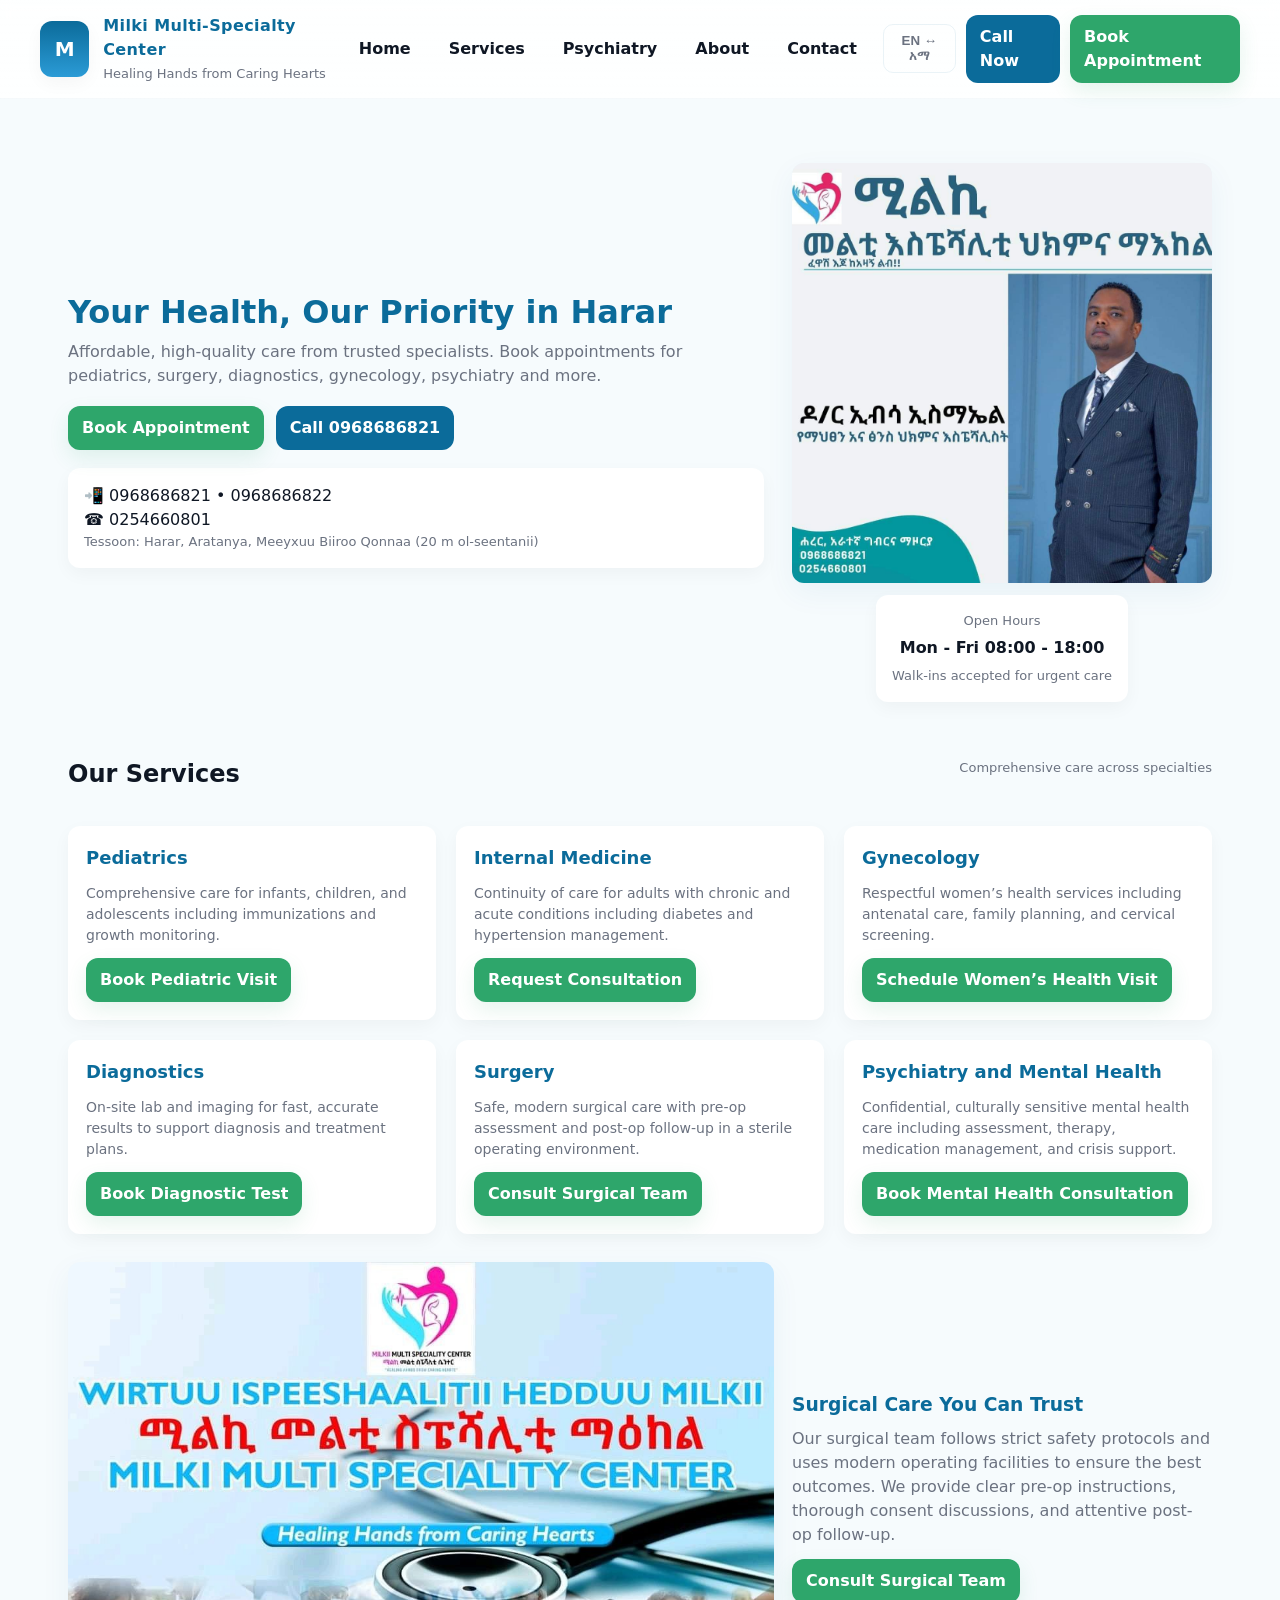
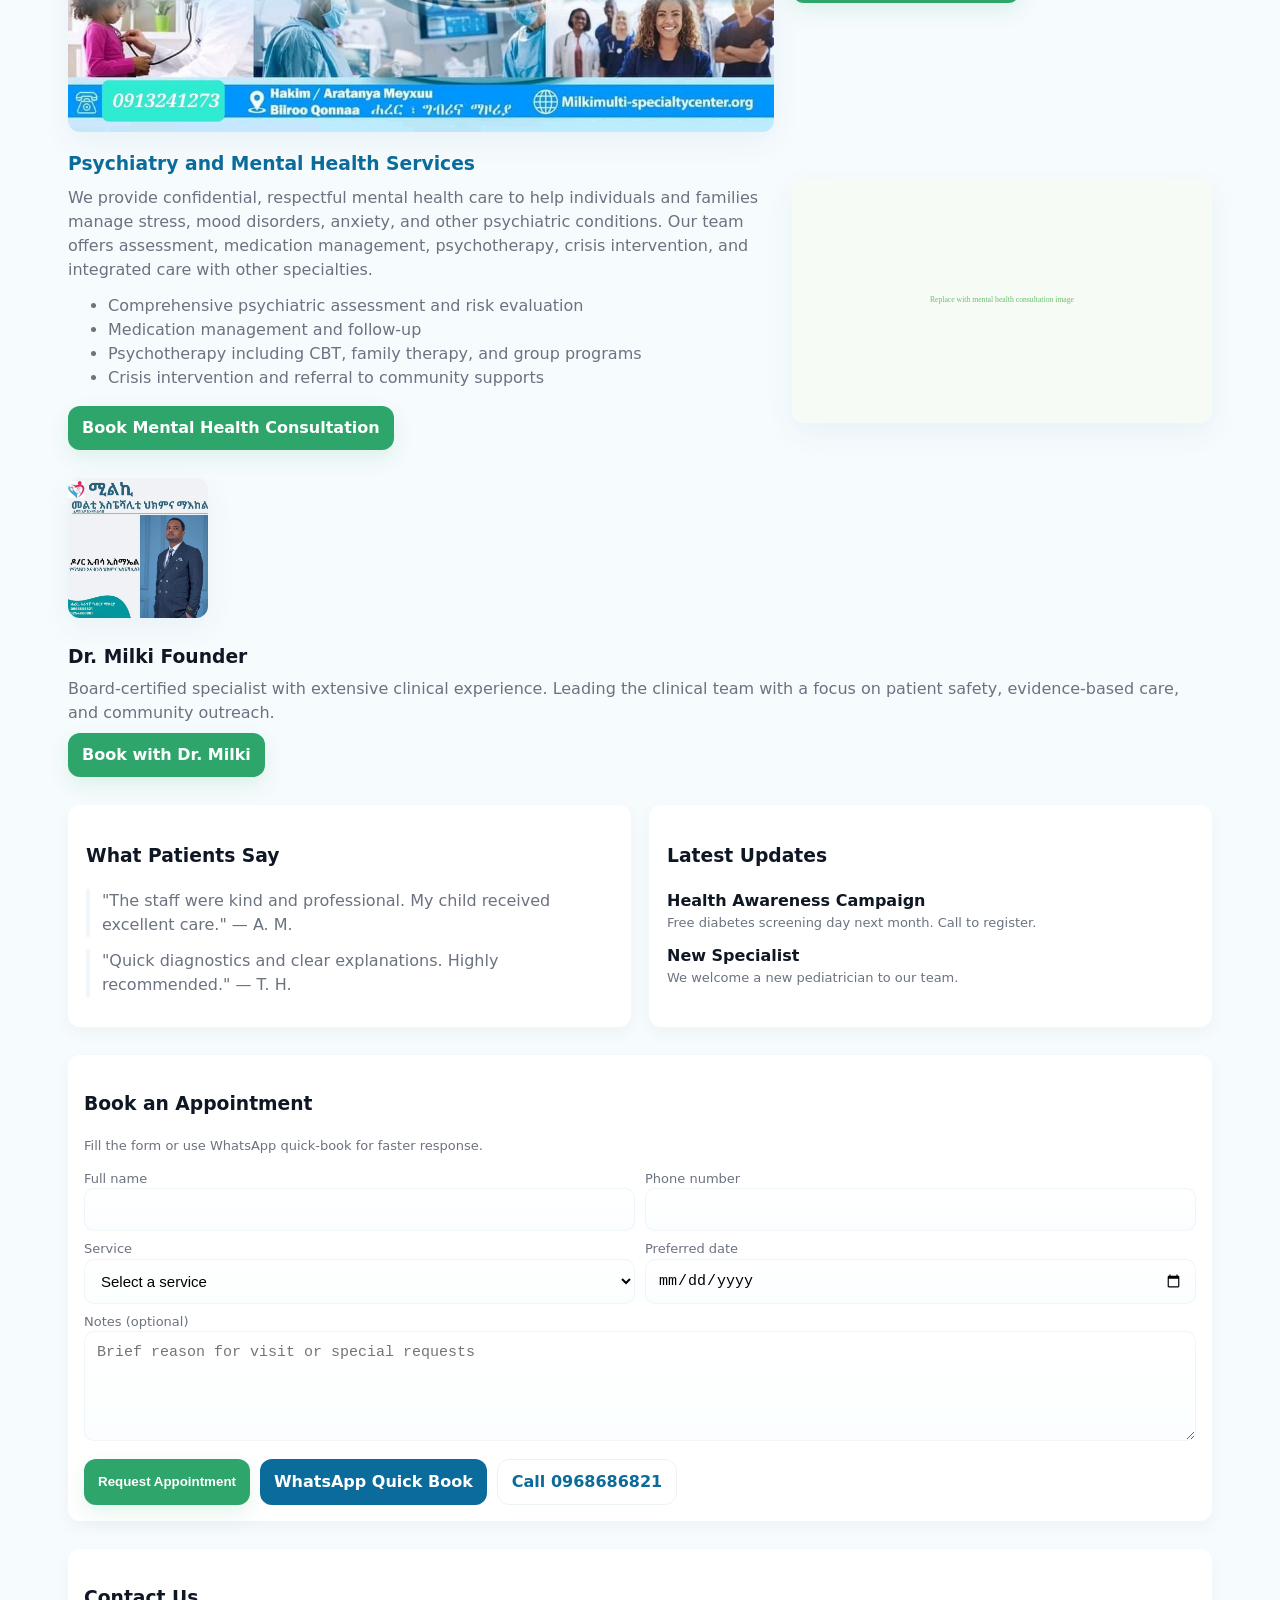
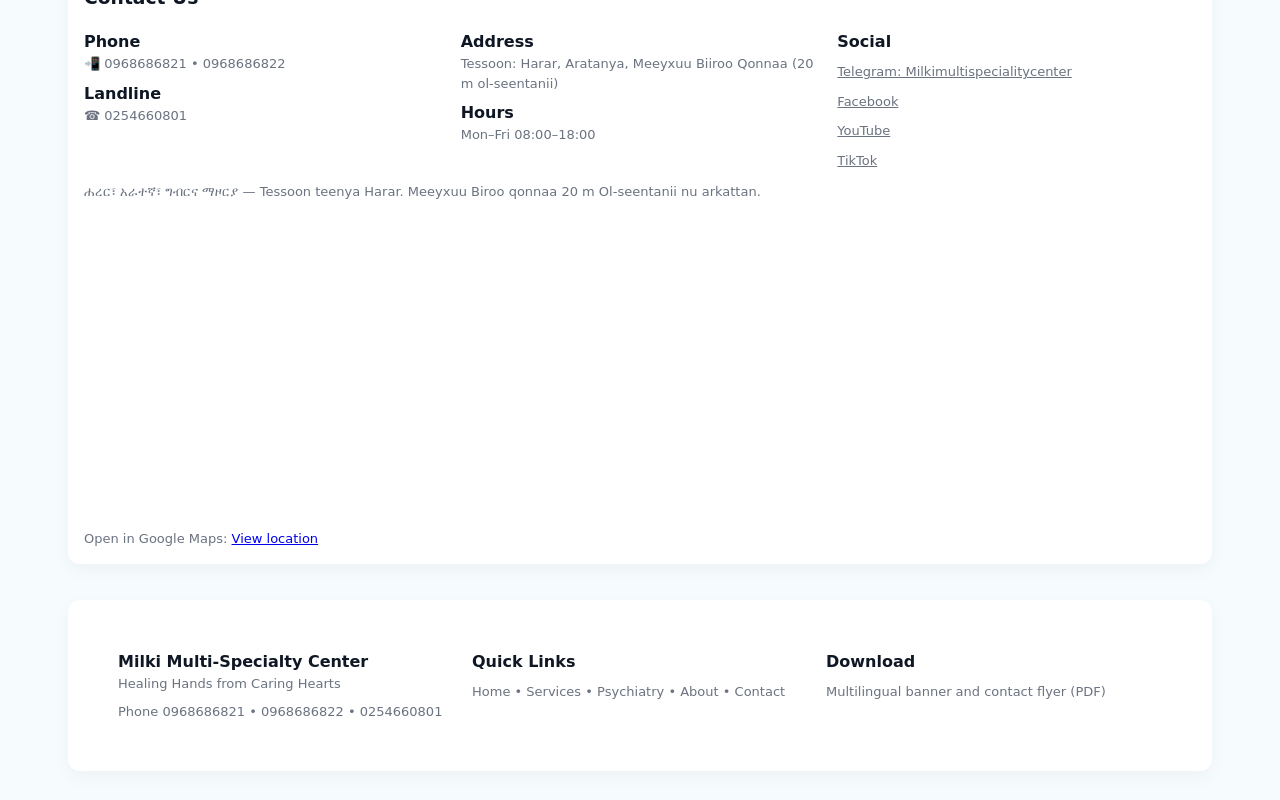
==== index.html @ 0dc8ab26 "Add files via upload" ====
<!doctype html>
<html lang="en">
<head>
  <meta charset="utf-8" />
  <meta name="viewport" content="width=device-width,initial-scale=1" />
  <title>Milki Multi-Specialty Center — Quality Healthcare in Harar</title>
  <meta name="description" content="Milki Multi-Specialty Center provides affordable, specialist-led care in Harar. Book appointments for pediatrics, surgery, diagnostics, gynecology, psychiatry and more." />
  <meta name="theme-color" content="#0b6b9a" />
  <link rel="stylesheet" href="styles.css">
</head>
<body>

  <header>
    <div class="container nav">
      <div class="brand">
        <div class="logo" aria-hidden="true">M</div>
        <div>
          <h1 id="site-name">Milki Multi-Specialty Center</h1>
          <div class="tag small muted" id="site-tag">Healing Hands from Caring Hearts</div>
        </div>
      </div>

      <nav>
        <ul>
          <li><a href="#home">Home</a></li>
          <li><a href="#services">Services</a></li>
          <li><a href="#psychiatry">Psychiatry</a></li>
          <li><a href="#about">About</a></li>
          <li><a href="#contact">Contact</a></li>
        </ul>
      </nav>

      <div class="cta">
        <button class="lang-toggle" id="langToggle">EN ↔ አማ</button>
        <a class="btn btn-secondary" href="#contact">Call Now</a>
        <a class="btn btn-primary" href="#book">Book Appointment</a>
      </div>
    </div>
  </header>

  <main id="home" class="container">
    <section class="hero" aria-labelledby="hero-heading">
      <div class="hero-left">
        <h2 id="hero-heading">Your Health, Our Priority in Harar</h2>
        <p id="hero-sub">Affordable, high-quality care from trusted specialists. Book appointments for pediatrics, surgery, diagnostics, gynecology, psychiatry and more.</p>

        <div class="hero-ctas">
          <a class="btn btn-primary" href="#book">Book Appointment</a>
          <a class="btn btn-secondary" href="tel:0968686821">Call 0968686821</a>
        </div>

        <div class="hero-card" style="margin-top:18px">
          <div class="quick-contact">
            <div class="phone">📲 0968686821 • 0968686822</div>
            <div class="phone">☎️ 0254660801</div>
            <div class="small muted">Tessoon: Harar, Aratanya, Meeyxuu Biiroo Qonnaa (20 m ol-seentanii)</div>
          </div>
        </div>
      </div>

      <aside class="hero-right" aria-hidden="false">
        <div class="portrait">
          <img id="heroPortrait" src="photo_2025-11-27_01-48-19.jpg" alt="Dr. Milki portrait smiling at Milki Multi-Specialty Center" />
        </div>

        <div class="hero-card center">
          <div class="small muted">Open Hours</div>
          <div style="font-weight:700;margin-top:6px">Mon - Fri 08:00 - 18:00</div>
          <div class="small muted" style="margin-top:6px">Walk-ins accepted for urgent care</div>
        </div>
      </aside>
    </section>

    <section id="services" aria-labelledby="services-heading">
      <div style="display:flex;align-items:center;justify-content:space-between">
        <h2 id="services-heading" style="margin:18px 0 6px">Our Services</h2>
        <div class="small muted">Comprehensive care across specialties</div>
      </div>

      <div class="services" role="list">
        <article class="card" role="listitem" aria-labelledby="pediatrics-title">
          <h3 id="pediatrics-title">Pediatrics</h3>
          <p>Comprehensive care for infants, children, and adolescents including immunizations and growth monitoring.</p>
          <div class="card-cta"><a class="btn btn-primary" href="#book">Book Pediatric Visit</a></div>
        </article>

        <article class="card" role="listitem" aria-labelledby="internal-title">
          <h3 id="internal-title">Internal Medicine</h3>
          <p>Continuity of care for adults with chronic and acute conditions including diabetes and hypertension management.</p>
          <div class="card-cta"><a class="btn btn-primary" href="#book">Request Consultation</a></div>
        </article>

        <article class="card" role="listitem" aria-labelledby="gyn-title">
          <h3 id="gyn-title">Gynecology</h3>
          <p>Respectful women’s health services including antenatal care, family planning, and cervical screening.</p>
          <div class="card-cta"><a class="btn btn-primary" href="#book">Schedule Women’s Health Visit</a></div>
        </article>

        <article class="card" role="listitem" aria-labelledby="diag-title">
          <h3 id="diag-title">Diagnostics</h3>
          <p>On-site lab and imaging for fast, accurate results to support diagnosis and treatment plans.</p>
          <div class="card-cta"><a class="btn btn-primary" href="#book">Book Diagnostic Test</a></div>
        </article>

        <article class="card" role="listitem" aria-labelledby="surg-title">
          <h3 id="surg-title">Surgery</h3>
          <p>Safe, modern surgical care with pre-op assessment and post-op follow-up in a sterile operating environment.</p>
          <div class="card-cta"><a class="btn btn-primary" href="#book">Consult Surgical Team</a></div>
        </article>

        <article class="card" role="listitem" aria-labelledby="psych-title">
          <h3 id="psych-title">Psychiatry and Mental Health</h3>
          <p>Confidential, culturally sensitive mental health care including assessment, therapy, medication management, and crisis support.</p>
          <div class="card-cta"><a class="btn btn-primary" href="#psychiatry">Book Mental Health Consultation</a></div>
        </article>
      </div>
    </section>

    <section class="spotlight" id="surgery" aria-labelledby="surgery-heading">
      <div>
        <img src="photo_2025-11-27_01-48-04.jpg" alt="Operating room team preparing for surgery at Milki Center" />
      </div>
      <div class="text">
        <h3 id="surgery-heading">Surgical Care You Can Trust</h3>
        <p>Our surgical team follows strict safety protocols and uses modern operating facilities to ensure the best outcomes. We provide clear pre-op instructions, thorough consent discussions, and attentive post-op follow-up.</p>
        <div style="margin-top:12px"><a class="btn btn-primary" href="#book">Consult Surgical Team</a></div>
      </div>
    </section>

    <section class="spotlight" id="psychiatry" aria-labelledby="psychiatry-heading" style="margin-top:18px">
      <div class="text">
        <h3 id="psychiatry-heading">Psychiatry and Mental Health Services</h3>
        <p>We provide confidential, respectful mental health care to help individuals and families manage stress, mood disorders, anxiety, and other psychiatric conditions. Our team offers assessment, medication management, psychotherapy, crisis intervention, and integrated care with other specialties.</p>

        <ul style="margin-top:12px;color:var(--muted)">
          <li>Comprehensive psychiatric assessment and risk evaluation</li>
          <li>Medication management and follow-up</li>
          <li>Psychotherapy including CBT, family therapy, and group programs</li>
          <li>Crisis intervention and referral to community supports</li>
        </ul>

        <div style="margin-top:12px"><a class="btn btn-primary" href="#book">Book Mental Health Consultation</a></div>
      </div>

      <div>
        <img src="data:image/svg+xml;utf8,<svg xmlns='http://www.w3.org/2000/svg' width='1200' height='700'><rect width='100%' height='100%' fill='%23f6fbf6'/><text x='50%' y='50%' dominant-baseline='middle' text-anchor='middle' fill='%236bbf6b' font-size='22'>Replace with mental health consultation image</text></svg>" alt="Clinician speaking with patient during a mental health consultation" />
      </div>
    </section>

    <section class="meet" aria-labelledby="meet-heading">
      <div>
        <img id="meetPortrait" src="photo_2025-11-27_01-48-19.jpg" alt="Dr. Milki portrait" />
      </div>
      <div>
        <h3 id="meet-heading">Dr. Milki Founder</h3>
        <p class="muted">Board-certified specialist with extensive clinical experience. Leading the clinical team with a focus on patient safety, evidence-based care, and community outreach.</p>
        <div style="margin-top:8px"><a class="btn btn-primary" href="#book">Book with Dr. Milki</a></div>
      </div>
    </section>

    <div class="row">
      <div class="testimonials">
        <h3>What Patients Say</h3>
        <blockquote>"The staff were kind and professional. My child received excellent care." — A. M.</blockquote>
        <blockquote>"Quick diagnostics and clear explanations. Highly recommended." — T. H.</blockquote>
      </div>

      <div class="updates">
        <h3>Latest Updates</h3>
        <div style="margin-top:8px">
          <strong>Health Awareness Campaign</strong>
          <div class="small muted">Free diabetes screening day next month. Call to register.</div>
        </div>
        <div style="margin-top:12px">
          <strong>New Specialist</strong>
          <div class="small muted">We welcome a new pediatrician to our team.</div>
        </div>
      </div>
    </div>

    <section id="book" style="margin-top:28px">
      <div class="hero-card">
        <h3>Book an Appointment</h3>
        <p class="small muted">Fill the form or use WhatsApp quick-book for faster response.</p>

        <form id="bookingForm" onsubmit="return handleBooking(event)" novalidate style="margin-top:12px">
          <div class="form-grid">
            <label>
              <div class="small">Full name</div>
              <input type="text" id="name" name="name" required />
            </label>
            <label>
              <div class="small">Phone number</div>
              <input type="tel" id="phone" name="phone" required />
            </label>
          </div>

          <div class="form-grid" style="margin-top:8px">
            <label>
              <div class="small">Service</div>
              <select id="service" name="service" required>
                <option value="">Select a service</option>
                <option>Pediatrics</option>
                <option>Internal Medicine</option>
                <option>Gynecology</option>
                <option>Diagnostics</option>
                <option>Surgery</option>
                <option>Psychiatry and Mental Health</option>
              </select>
            </label>
            <label>
              <div class="small">Preferred date</div>
              <input type="date" id="date" name="date" />
            </label>
          </div>

          <label style="margin-top:8px">
            <div class="small">Notes (optional)</div>
            <textarea id="notes" name="notes" placeholder="Brief reason for visit or special requests"></textarea>
          </label>

          <div class="form-actions">
            <button type="submit" class="btn btn-primary">Request Appointment</button>
            <a id="whatsappLink" class="btn btn-secondary" href="https://wa.me/251968686821?text=Hello%2C%20I%20would%20like%20to%20book%20an%20appointment." target="_blank" rel="noopener">WhatsApp Quick Book</a>
            <a class="btn btn-ghost" href="tel:0968686821">Call 0968686821</a>
          </div>

          <div id="bookingMessage" class="small muted" style="margin-top:10px;display:none"></div>
        </form>
      </div>
    </section>

    <section id="contact" style="margin-top:28px">
      <div class="hero-card">
        <h3>Contact Us</h3>
        <div style="display:flex;gap:18px;flex-wrap:wrap;margin-top:12px">
          <div style="flex:1;min-width:220px">
            <strong>Phone</strong>
            <div class="small muted">📲 0968686821 • 0968686822</div>
            <div style="margin-top:8px"><strong>Landline</strong><div class="small muted">☎️ 0254660801</div></div>
          </div>

          <div style="flex:1;min-width:220px">
            <strong>Address</strong>
            <div class="small muted">Tessoon: Harar, Aratanya, Meeyxuu Biiroo Qonnaa (20 m ol-seentanii)</div>
            <div style="margin-top:8px"><strong>Hours</strong><div class="small muted">Mon–Fri 08:00–18:00</div></div>
          </div>

          <div style="flex:1;min-width:220px">
            <strong>Social</strong>
            <div class="socials" style="flex-direction:column;align-items:flex-start">
              <a class="small muted" href="https://t.me/Milkimultispecialitycenter" target="_blank" rel="noopener">Telegram: Milkimultispecialitycenter</a>
              <a class="small muted" href="https://www.facebook.com/profile.php?id=100093374203081&mibextid=ZbWKwL" target="_blank" rel="noopener">Facebook</a>
              <a class="small muted" href="https://youtu.be/bqws8jvNL5o" target="_blank" rel="noopener">YouTube</a>
              <a class="small muted" href="https://www.tiktok.com/@milkimultispecial?_r=1&_t=ZM-91kSuRuC3E8" target="_blank" rel="noopener">TikTok</a>
            </div>
          </div>
        </div>

        <div style="margin-top:12px" class="small muted">
          ሐረር፣ አራተኛ፣ ግብርና ማዞርያ — Tessoon teenya Harar. Meeyxuu Biroo qonnaa 20 m Ol-seentanii nu arkattan.
        </div>

        <div style="margin-top:12px;border-radius:8px;overflow:hidden">
          <iframe
            src="https://share.google/8hwh1wCy7LSPwgy0H"
            width="100%" height="300" style="border:0;" allowfullscreen="" loading="lazy" referrerpolicy="no-referrer-when-downgrade"
            title="Milki Multi-Specialty Center location on Google Maps"></iframe>
          <div class="small muted" style="margin-top:8px">Open in Google Maps: <a href="https://share.google/8hwh1wCy7LSPwgy0H" target="_blank" rel="noopener">View location</a></div>
        </div>
      </div>
    </section>

    <footer>
      <div class="container footer-grid">
        <div>
          <strong>Milki Multi-Specialty Center</strong>
          <div class="small muted">Healing Hands from Caring Hearts</div>
          <div style="margin-top:8px" class="small muted">Phone 0968686821 • 0968686822 • 0254660801</div>
        </div>

        <div>
          <strong>Quick Links</strong>
          <div class="small muted" style="margin-top:8px">Home • Services • Psychiatry • About • Contact</div>
        </div>

        <div>
          <strong>Download</strong>
          <div class="small muted" style="margin-top:8px">Multilingual banner and contact flyer (PDF)</div>
        </div>
      </div>
    </footer>
  </main>

  <script>
    function handleBooking(e){
      e.preventDefault();
      const name = document.getElementById('name').value.trim();
      const phone = document.getElementById('phone').value.trim();
      const service = document.getElementById('service').value;
      const date = document.getElementById('date').value;
      const notes = document.getElementById('notes').value.trim();

      if(!name || !phone || !service){
        showMessage('Please fill your name, phone and select a service.', true);
        return false;
      }

      const clinicNumber = '251968686821';
      const text = encodeURIComponent(
        `Hello, I would like to book an appointment at Milki Multi-Specialty Center.%0AName: ${name}%0AService: ${service}%0APreferred date: ${date || 'Any'}%0APhone: ${phone}%0ANotes: ${notes || 'None'}`
      );

      const waUrl = `https://wa.me/${clinicNumber}?text=${text}`;
      window.open(waUrl, '_blank');

      showMessage('We opened WhatsApp to send your booking request. If WhatsApp is not available, please call 0968686821.', false);
      return false;
    }

    function showMessage(msg, isError){
      const el = document.getElementById('bookingMessage');
      el.style.display = 'block';
      el.style.color = isError ? '#b91c1c' : '#0b6b9a';
      el.textContent = msg;
      setTimeout(()=>{ el.style.display='none'; }, 12000);
    }

    (function updateWhatsAppLink(){
      const clinicNumber = '251968686821';
      const text = encodeURIComponent('Hello, I would like to book an appointment at Milki Multi-Specialty Center. Name: [Your name] Service: [Service] Preferred date/time: [DD/MM/YYYY HH:MM] Phone: [Your phone number]');
      const link = document.getElementById('whatsappLink');
      if(link) link.href = `https://wa.me/${clinicNumber}?text=${text}`;
    })();
  </script>
</body>
</html>
---- styles.css ----
:root{
  --primary: #0b6b9a;
  --accent:  #2ea66b;
  --accent-2:#f6a24b;
  --muted:   #6b7280;
  --bg:      #f6fbfd;
  --card:    #ffffff;
  --radius:  14px;
  --gap:     20px;
  --max-w:   1200px;
  --shadow:  0 10px 30px rgba(11,107,154,0.06);
  --shadow-soft: 0 6px 18px rgba(12,18,30,0.04);
  font-family: Inter, system-ui, -apple-system, "Segoe UI", Roboto, "Helvetica Neue", Arial;
}
*{box-sizing:border-box}
html,body{height:100%}
body{
  margin:0;
  background:var(--bg);
  color:#0f1724;
  -webkit-font-smoothing:antialiased;
  -moz-osx-font-smoothing:grayscale;
  line-height:1.5;
  font-size:16px;
}
.container{max-width:var(--max-w);margin:0 auto;padding:28px}
header{position:sticky;top:0;z-index:60;backdrop-filter: blur(6px);background:linear-gradient(180deg, rgba(255,255,255,0.9), rgba(255,255,255,0.85));border-bottom:1px solid rgba(11,107,154,0.04)}
.nav{display:flex;align-items:center;justify-content:space-between;gap:16px;padding:14px 0}
.brand{display:flex;align-items:center;gap:14px}
.logo{width:56px;height:56px;border-radius:12px;background:linear-gradient(180deg,var(--primary),#2b9bd6);display:flex;align-items:center;justify-content:center;color:#fff;font-weight:800;font-size:20px;box-shadow:var(--shadow-soft)}
.brand h1{margin:0;font-size:16px;color:var(--primary);letter-spacing:0.4px}
.brand .tag{font-size:13px;color:var(--muted);margin-top:2px}
nav ul{display:flex;gap:18px;list-style:none;margin:0;padding:0;align-items:center}
nav a{color:#0f1724;text-decoration:none;font-weight:600;padding:8px 10px;border-radius:8px;transition:background .18s, color .18s}
nav a:hover{background:rgba(11,107,154,0.06);color:var(--primary)}
.cta{display:flex;gap:10px;align-items:center}
.lang-toggle{background:transparent;border:1px solid rgba(11,107,154,0.08);padding:8px 10px;border-radius:10px;color:var(--muted);font-weight:700}
.btn{display:inline-flex;align-items:center;gap:8px;padding:10px 14px;border-radius:12px;border:0;cursor:pointer;font-weight:700;text-decoration:none}
.btn-primary{background:var(--accent);color:#fff;box-shadow:0 8px 20px rgba(46,166,107,0.12)}
.btn-secondary{background:var(--primary);color:#fff}
.btn-ghost{background:transparent;border:1px solid rgba(11,107,154,0.08);color:var(--primary)}
.hero{display:grid;grid-template-columns:1fr 420px;gap:28px;align-items:center;padding:36px 0}
.hero-left h2{font-size:32px;margin:0 0 10px;color:var(--primary);line-height:1.05}
.hero-left p{margin:0 0 18px;color:var(--muted);font-size:16px}
.hero-ctas{display:flex;gap:12px;flex-wrap:wrap}
.hero-card{background:var(--card);border-radius:12px;padding:16px;box-shadow:var(--shadow-soft)}
.hero-right{display:flex;flex-direction:column;gap:12px;align-items:center}
.portrait{width:100%;border-radius:12px;overflow:hidden;background:linear-gradient(180deg,#e9f6fb,#f3fbff);box-shadow:var(--shadow)}
.portrait img{width:100%;height:auto;display:block;object-fit:cover;transition:transform .4s}
.portrait img:hover{transform:scale(1.02)}
.services{display:grid;grid-template-columns:repeat(3,1fr);gap:var(--gap);margin-top:28px}
.card{background:var(--card);border-radius:12px;padding:18px;box-shadow:var(--shadow-soft);display:flex;flex-direction:column;gap:12px;min-height:150px}
.card h3{margin:0;color:var(--primary);font-size:18px}
.card p{margin:0;color:var(--muted);font-size:14px}
.card .card-cta{margin-top:auto}
.spotlight{display:grid;grid-template-columns:1fr 420px;gap:18px;margin-top:28px;align-items:center}
.spotlight img{width:100%;border-radius:12px;display:block;object-fit:cover;box-shadow:var(--shadow)}
.spotlight .text h3{margin:0 0 8px;color:var(--primary)}
.spotlight .text p{margin:0;color:var(--muted)}
.meet{display:flex;gap:18px;align-items:center;margin-top:28px;flex-wrap:wrap}
.meet img{width:140px;height:140px;border-radius:12px;object-fit:cover;box-shadow:var(--shadow)}
.meet h3{margin:0}
.meet p{margin:6px 0 0;color:var(--muted)}
.row{display:flex;gap:18px;margin-top:28px}
.testimonials,.updates{flex:1;background:var(--card);border-radius:12px;padding:18px;box-shadow:var(--shadow-soft)}
blockquote{margin:12px 0;padding-left:12px;border-left:4px solid rgba(11,107,154,0.06);color:var(--muted)}
form{margin-top:12px}
.form-grid{display:grid;grid-template-columns:1fr 1fr;gap:10px}
label{display:block;font-size:13px;color:var(--muted)}
input,select,textarea{width:100%;padding:12px;border-radius:10px;border:1px solid rgba(11,107,154,0.06);background:linear-gradient(180deg,#fff,#fbfeff);font-size:15px}
textarea{min-height:110px;resize:vertical}
.form-actions{display:flex;gap:10px;flex-wrap:wrap;margin-top:12px}
footer{margin-top:36px;background:var(--card);padding:22px;border-radius:12px;box-shadow:var(--shadow-soft)}
.footer-grid{display:flex;gap:18px;flex-wrap:wrap;align-items:flex-start}
.footer-grid div{flex:1;min-width:220px}
.socials{display:flex;gap:10px;margin-top:8px}
.small{font-size:13px;color:var(--muted)}
.center{text-align:center}
.muted{color:var(--muted)}
@media (max-width:1100px){.hero{grid-template-columns:1fr 360px}.spotlight{grid-template-columns:1fr 360px}}
@media (max-width:900px){nav ul{display:none}.hero{grid-template-columns:1fr;gap:18px;padding:20px 0}.spotlight{grid-template-columns:1fr}.services{grid-template-columns:repeat(2,1fr)}.row{flex-direction:column}}
@media (max-width:640px){.portrait{height:260px}.services{grid-template-columns:1fr}.brand h1{font-size:14px}.meet img{width:120px;height:120px}.container{padding:18px}}
a:focus,button:focus,input:focus,select:focus,textarea:focus{outline:3px solid rgba(11,107,154,0.12);outline-offset:3px;box-shadow:0 6px 20px rgba(11,107,154,0.06)}
.card:hover{transform:translateY(-6px);transition:transform .28s}
.btn-primary:hover{transform:translateY(-3px);transition:transform .18s}
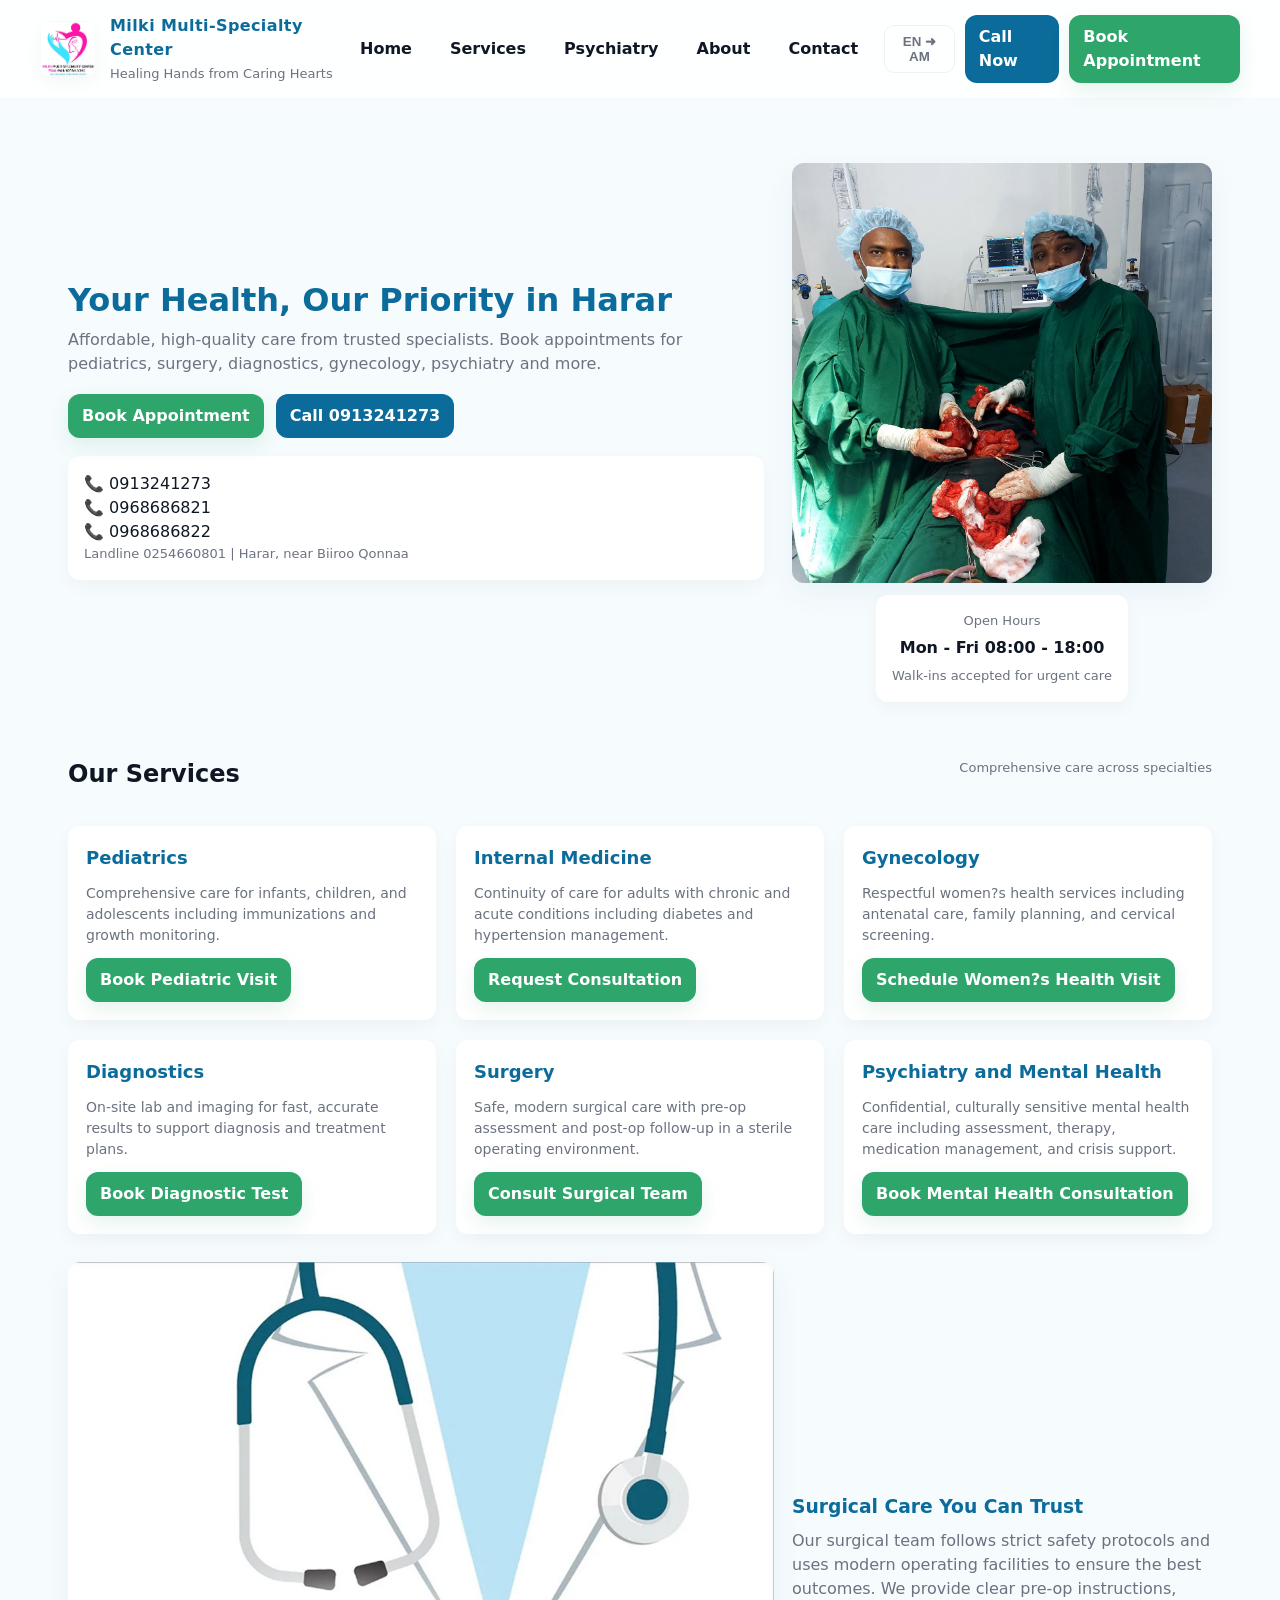
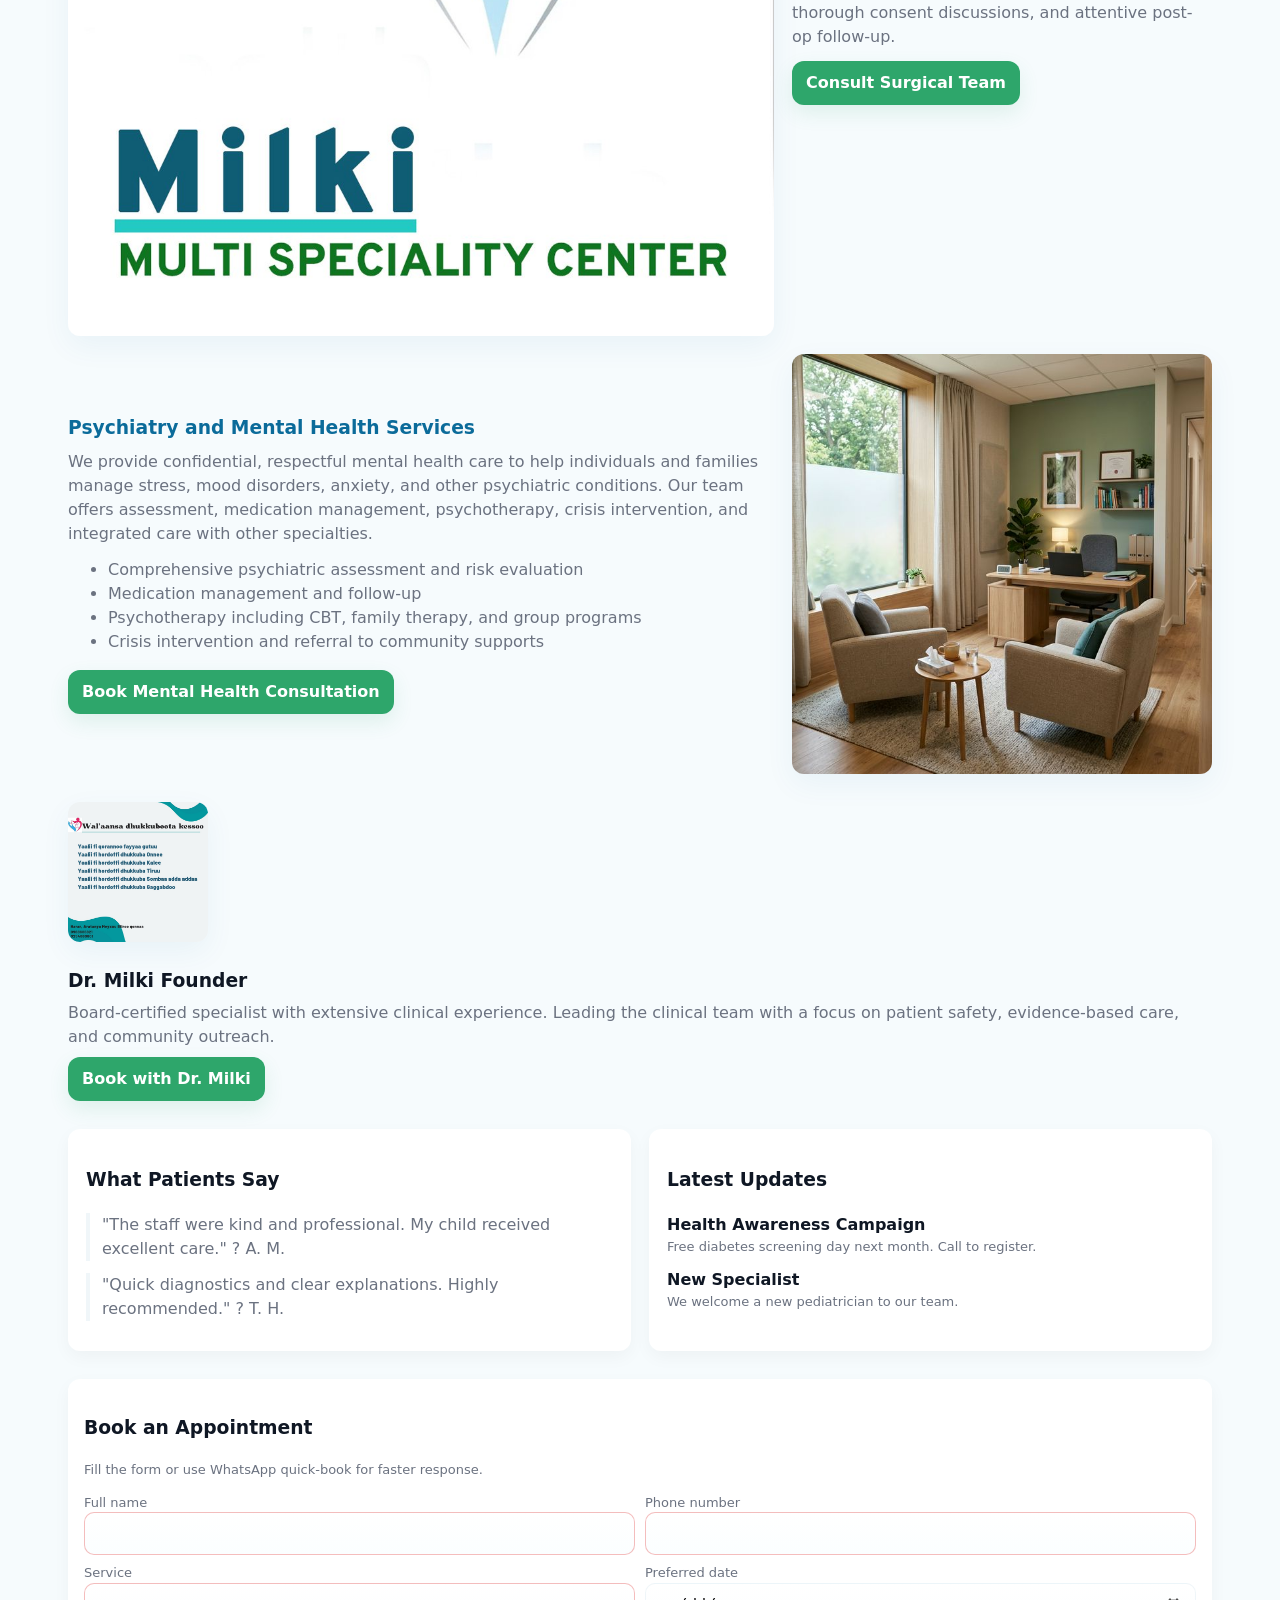
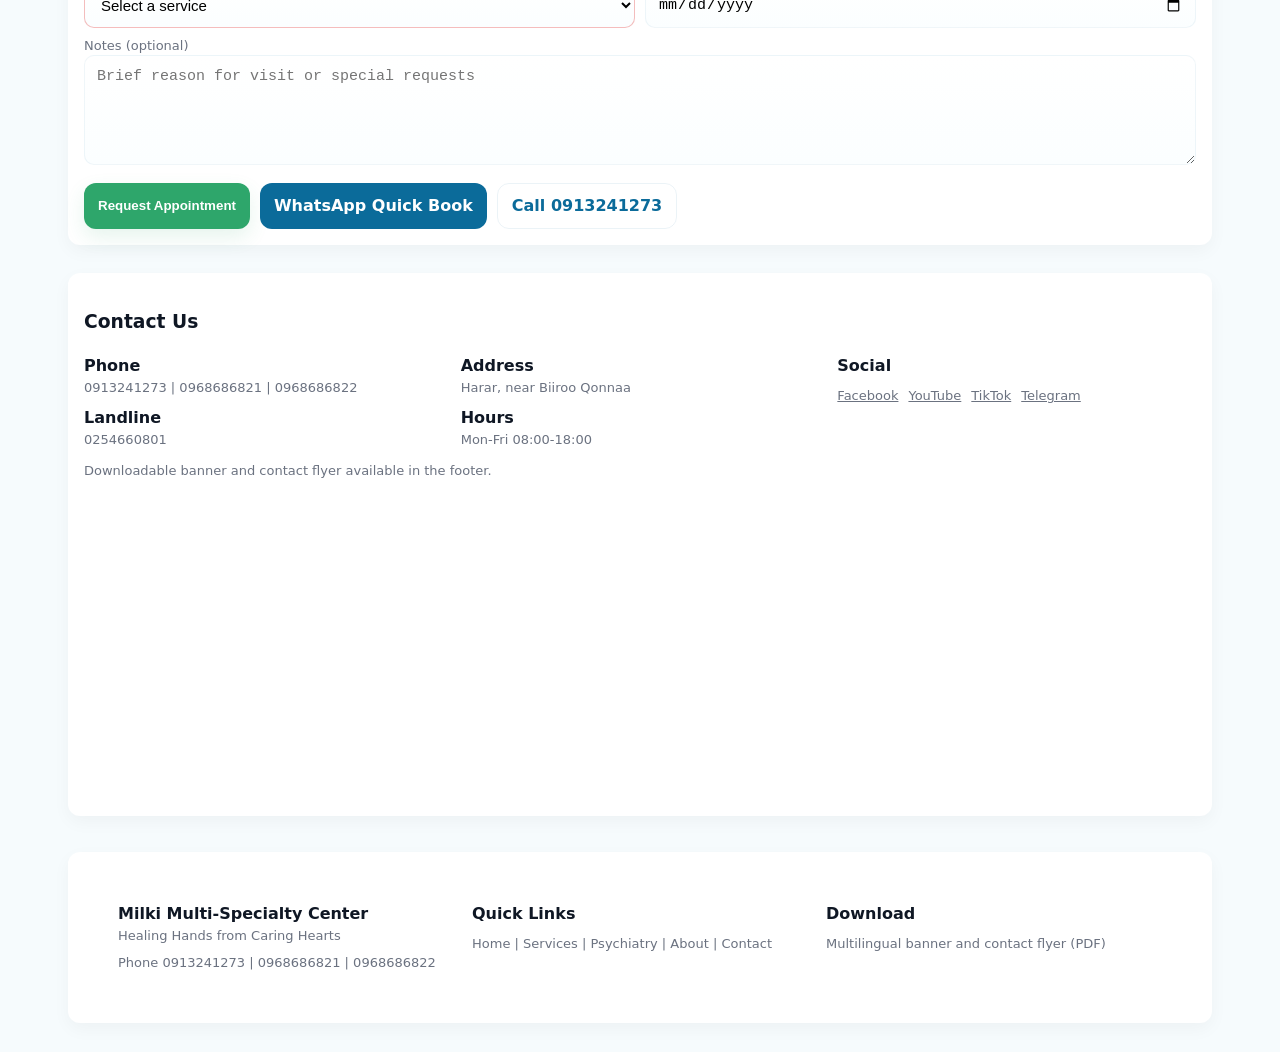
==== commit 0bb43e43: "Add files via upload edit" ====
--- a/index.html
+++ b/index.html
@@ -1,19 +1,42 @@
 <!doctype html>
 <html lang="en">
+
 <head>
   <meta charset="utf-8" />
   <meta name="viewport" content="width=device-width,initial-scale=1" />
-  <title>Milki Multi-Specialty Center — Quality Healthcare in Harar</title>
-  <meta name="description" content="Milki Multi-Specialty Center provides affordable, specialist-led care in Harar. Book appointments for pediatrics, surgery, diagnostics, gynecology, psychiatry and more." />
+  <title>Milki Multi-Specialty Center - Quality Healthcare in Harar</title>
+  <meta name="description"
+    content="Milki Multi-Specialty Center provides affordable, specialist-led care in Harar. Book appointments for pediatrics, surgery, diagnostics, gynecology, psychiatry and more." />
   <meta name="theme-color" content="#0b6b9a" />
-  <link rel="stylesheet" href="styles.css">
+  <!-- Link to External Stylesheet -->
+  <link rel="stylesheet" href="style.css" />
+
+  <!-- LocalBusiness structured data -->
+  <script type="application/ld+json">
+  {
+    "@context":"https://schema.org",
+    "@type":"MedicalOrganization",
+    "name":"Milki Multi-Specialty Center",
+    "description":"Affordable, specialist-led healthcare in Harar. Services include pediatrics, internal medicine, gynecology, diagnostics, surgery, and psychiatry.",
+    "telephone":["0913241273","0968686821","0968686822","0254660801"],
+    "address":{
+      "@type":"PostalAddress",
+      "addressLocality":"Harar",
+      "streetAddress":"Near Biiroo Qonnaa"
+    },
+    "url":"",
+    "openingHours":"Mo,Tu,We,Th,Fr 08:00-18:00"
+  }
+  </script>
 </head>
+
 <body>
 
+  <!-- Header -->
   <header>
     <div class="container nav">
       <div class="brand">
-        <div class="logo" aria-hidden="true">M</div>
+        <img src="logo.jpg" alt="Milki Logo" class="logo" style="width:56px; height:56px;" aria-hidden="true" />
         <div>
           <h1 id="site-name">Milki Multi-Specialty Center</h1>
           <div class="tag small muted" id="site-tag">Healing Hands from Caring Hearts</div>
@@ -22,184 +45,219 @@
 
       <nav>
         <ul>
-          <li><a href="#home">Home</a></li>
-          <li><a href="#services">Services</a></li>
-          <li><a href="#psychiatry">Psychiatry</a></li>
-          <li><a href="#about">About</a></li>
-          <li><a href="#contact">Contact</a></li>
+          <li><a href="#home" data-key="nav-home">Home</a></li>
+          <li><a href="#services" data-key="nav-services">Services</a></li>
+          <li><a href="#psychiatry" data-key="nav-psychiatry">Psychiatry</a></li>
+          <li><a href="#about" data-key="nav-about">About</a></li>
+          <li><a href="#contact" data-key="nav-contact">Contact</a></li>
         </ul>
       </nav>
 
       <div class="cta">
-        <button class="lang-toggle" id="langToggle">EN ↔ አማ</button>
-        <a class="btn btn-secondary" href="#contact">Call Now</a>
-        <a class="btn btn-primary" href="#book">Book Appointment</a>
+        <button class="lang-toggle" id="langToggle">EN ➜ AM</button>
+        <a class="btn btn-secondary" href="#contact" id="callNowBtn">Call Now</a>
+        <a class="btn btn-primary" href="#book" id="bookBtn">Book Appointment</a>
       </div>
     </div>
   </header>
 
+  <!-- Hero -->
   <main id="home" class="container">
     <section class="hero" aria-labelledby="hero-heading">
       <div class="hero-left">
-        <h2 id="hero-heading">Your Health, Our Priority in Harar</h2>
-        <p id="hero-sub">Affordable, high-quality care from trusted specialists. Book appointments for pediatrics, surgery, diagnostics, gynecology, psychiatry and more.</p>
+        <h2 id="hero-heading" data-key="hero-headline">Your Health, Our Priority in Harar</h2>
+        <p id="hero-sub" data-key="hero-sub">Affordable, high-quality care from trusted specialists. Book appointments
+          for pediatrics, surgery, diagnostics, gynecology, psychiatry and more.</p>
 
         <div class="hero-ctas">
-          <a class="btn btn-primary" href="#book">Book Appointment</a>
-          <a class="btn btn-secondary" href="tel:0968686821">Call 0968686821</a>
+          <a class="btn btn-primary" href="#book" id="primaryCta" data-key="cta-book">Book Appointment</a>
+          <a class="btn btn-secondary" href="tel:0913241273" id="secondaryCta" data-key="cta-call">Call 0913241273</a>
         </div>
 
         <div class="hero-card" style="margin-top:18px">
           <div class="quick-contact">
-            <div class="phone">📲 0968686821 • 0968686822</div>
-            <div class="phone">☎️ 0254660801</div>
-            <div class="small muted">Tessoon: Harar, Aratanya, Meeyxuu Biiroo Qonnaa (20 m ol-seentanii)</div>
+            <div class="phone">📞 <span id="phone1">0913241273</span></div>
+            <div class="phone">📞 <span id="phone2">0968686821</span></div>
+            <div class="phone">📞 <span id="phone3">0968686822</span></div>
+            <div class="small muted" id="addressLine">Landline 0254660801 | Harar, near Biiroo Qonnaa</div>
           </div>
         </div>
       </div>
 
       <aside class="hero-right" aria-hidden="false">
+        <!-- Replace the src with your portrait image. Keep alt text accurate. -->
         <div class="portrait">
-          <img id="heroPortrait" src="photo_2025-11-27_01-48-19.jpg" alt="Dr. Milki portrait smiling at Milki Multi-Specialty Center" />
+          <img id="heroPortrait" src="photo_2025-11-27_01-48-16.jpg"
+            alt="Dr. Milki portrait smiling at Milki Multi-Specialty Center" />
         </div>
 
         <div class="hero-card center">
-          <div class="small muted">Open Hours</div>
-          <div style="font-weight:700;margin-top:6px">Mon - Fri 08:00 - 18:00</div>
-          <div class="small muted" style="margin-top:6px">Walk-ins accepted for urgent care</div>
+          <div class="small muted" data-key="open-hours-label">Open Hours</div>
+          <div style="font-weight:700;margin-top:6px" id="openHours">Mon - Fri 08:00 - 18:00</div>
+          <div class="small muted" style="margin-top:6px" data-key="walkins">Walk-ins accepted for urgent care</div>
         </div>
       </aside>
     </section>
 
+    <!-- Services Grid -->
     <section id="services" aria-labelledby="services-heading">
       <div style="display:flex;align-items:center;justify-content:space-between">
-        <h2 id="services-heading" style="margin:18px 0 6px">Our Services</h2>
-        <div class="small muted">Comprehensive care across specialties</div>
+        <h2 id="services-heading" style="margin:18px 0 6px" data-key="services-title">Our Services</h2>
+        <div class="small muted" data-key="services-sub">Comprehensive care across specialties</div>
       </div>
 
       <div class="services" role="list">
         <article class="card" role="listitem" aria-labelledby="pediatrics-title">
-          <h3 id="pediatrics-title">Pediatrics</h3>
-          <p>Comprehensive care for infants, children, and adolescents including immunizations and growth monitoring.</p>
-          <div class="card-cta"><a class="btn btn-primary" href="#book">Book Pediatric Visit</a></div>
+          <h3 id="pediatrics-title" data-key="svc-pediatrics-title">Pediatrics</h3>
+          <p data-key="svc-pediatrics-desc">Comprehensive care for infants, children, and adolescents including
+            immunizations and growth monitoring.</p>
+          <div class="card-cta"><a class="btn btn-primary" href="#book" data-key="svc-pediatrics-cta">Book Pediatric
+              Visit</a></div>
         </article>
 
         <article class="card" role="listitem" aria-labelledby="internal-title">
-          <h3 id="internal-title">Internal Medicine</h3>
-          <p>Continuity of care for adults with chronic and acute conditions including diabetes and hypertension management.</p>
-          <div class="card-cta"><a class="btn btn-primary" href="#book">Request Consultation</a></div>
+          <h3 id="internal-title" data-key="svc-internal-title">Internal Medicine</h3>
+          <p data-key="svc-internal-desc">Continuity of care for adults with chronic and acute conditions including
+            diabetes and hypertension management.</p>
+          <div class="card-cta"><a class="btn btn-primary" href="#book" data-key="svc-internal-cta">Request
+              Consultation</a></div>
         </article>
 
         <article class="card" role="listitem" aria-labelledby="gyn-title">
-          <h3 id="gyn-title">Gynecology</h3>
-          <p>Respectful women’s health services including antenatal care, family planning, and cervical screening.</p>
-          <div class="card-cta"><a class="btn btn-primary" href="#book">Schedule Women’s Health Visit</a></div>
+          <h3 id="gyn-title" data-key="svc-gyn-title">Gynecology</h3>
+          <p data-key="svc-gyn-desc">Respectful women?s health services including antenatal care, family planning, and
+            cervical screening.</p>
+          <div class="card-cta"><a class="btn btn-primary" href="#book" data-key="svc-gyn-cta">Schedule Women?s Health
+              Visit</a></div>
         </article>
 
         <article class="card" role="listitem" aria-labelledby="diag-title">
-          <h3 id="diag-title">Diagnostics</h3>
-          <p>On-site lab and imaging for fast, accurate results to support diagnosis and treatment plans.</p>
-          <div class="card-cta"><a class="btn btn-primary" href="#book">Book Diagnostic Test</a></div>
+          <h3 id="diag-title" data-key="svc-diag-title">Diagnostics</h3>
+          <p data-key="svc-diag-desc">On-site lab and imaging for fast, accurate results to support diagnosis and
+            treatment plans.</p>
+          <div class="card-cta"><a class="btn btn-primary" href="#book" data-key="svc-diag-cta">Book Diagnostic Test</a>
+          </div>
         </article>
 
         <article class="card" role="listitem" aria-labelledby="surg-title">
-          <h3 id="surg-title">Surgery</h3>
-          <p>Safe, modern surgical care with pre-op assessment and post-op follow-up in a sterile operating environment.</p>
-          <div class="card-cta"><a class="btn btn-primary" href="#book">Consult Surgical Team</a></div>
+          <h3 id="surg-title" data-key="svc-surg-title">Surgery</h3>
+          <p data-key="svc-surg-desc">Safe, modern surgical care with pre-op assessment and post-op follow-up in a
+            sterile operating environment.</p>
+          <div class="card-cta"><a class="btn btn-primary" href="#book" data-key="svc-surg-cta">Consult Surgical
+              Team</a></div>
         </article>
 
         <article class="card" role="listitem" aria-labelledby="psych-title">
-          <h3 id="psych-title">Psychiatry and Mental Health</h3>
-          <p>Confidential, culturally sensitive mental health care including assessment, therapy, medication management, and crisis support.</p>
-          <div class="card-cta"><a class="btn btn-primary" href="#psychiatry">Book Mental Health Consultation</a></div>
+          <h3 id="psych-title" data-key="svc-psych-title">Psychiatry and Mental Health</h3>
+          <p data-key="svc-psych-desc">Confidential, culturally sensitive mental health care including assessment,
+            therapy, medication management, and crisis support.</p>
+          <div class="card-cta"><a class="btn btn-primary" href="#psychiatry" data-key="svc-psych-cta">Book Mental
+              Health Consultation</a></div>
         </article>
       </div>
     </section>
 
+    <!-- Surgery Spotlight -->
     <section class="spotlight" id="surgery" aria-labelledby="surgery-heading">
       <div>
-        <img src="photo_2025-11-27_01-48-04.jpg" alt="Operating room team preparing for surgery at Milki Center" />
+        <img src="photo_2023-08-11_23-58-33.jpg" alt="Operating room team preparing for surgery at Milki Center" />
       </div>
       <div class="text">
-        <h3 id="surgery-heading">Surgical Care You Can Trust</h3>
-        <p>Our surgical team follows strict safety protocols and uses modern operating facilities to ensure the best outcomes. We provide clear pre-op instructions, thorough consent discussions, and attentive post-op follow-up.</p>
-        <div style="margin-top:12px"><a class="btn btn-primary" href="#book">Consult Surgical Team</a></div>
-      </div>
-    </section>
-
+        <h3 id="surgery-heading" data-key="surgery-title">Surgical Care You Can Trust</h3>
+        <p data-key="surgery-desc">Our surgical team follows strict safety protocols and uses modern operating
+          facilities to ensure the best outcomes. We provide clear pre-op instructions, thorough consent discussions,
+          and attentive post-op follow-up.</p>
+        <div style="margin-top:12px"><a class="btn btn-primary" href="#book" data-key="surgery-cta">Consult Surgical
+            Team</a></div>
+      </div>
+    </section>
+
+    <!-- Psychiatry Spotlight -->
     <section class="spotlight" id="psychiatry" aria-labelledby="psychiatry-heading" style="margin-top:18px">
       <div class="text">
-        <h3 id="psychiatry-heading">Psychiatry and Mental Health Services</h3>
-        <p>We provide confidential, respectful mental health care to help individuals and families manage stress, mood disorders, anxiety, and other psychiatric conditions. Our team offers assessment, medication management, psychotherapy, crisis intervention, and integrated care with other specialties.</p>
+        <h3 id="psychiatry-heading" data-key="psy-title">Psychiatry and Mental Health Services</h3>
+        <p data-key="psy-desc">We provide confidential, respectful mental health care to help individuals and families
+          manage stress, mood disorders, anxiety, and other psychiatric conditions. Our team offers assessment,
+          medication management, psychotherapy, crisis intervention, and integrated care with other specialties.</p>
 
         <ul style="margin-top:12px;color:var(--muted)">
-          <li>Comprehensive psychiatric assessment and risk evaluation</li>
-          <li>Medication management and follow-up</li>
-          <li>Psychotherapy including CBT, family therapy, and group programs</li>
-          <li>Crisis intervention and referral to community supports</li>
+          <li data-key="psy-list-1">Comprehensive psychiatric assessment and risk evaluation</li>
+          <li data-key="psy-list-2">Medication management and follow-up</li>
+          <li data-key="psy-list-3">Psychotherapy including CBT, family therapy, and group programs</li>
+          <li data-key="psy-list-4">Crisis intervention and referral to community supports</li>
         </ul>
 
-        <div style="margin-top:12px"><a class="btn btn-primary" href="#book">Book Mental Health Consultation</a></div>
+        <div style="margin-top:12px"><a class="btn btn-primary" href="#book" data-key="psy-cta">Book Mental Health
+            Consultation</a></div>
       </div>
 
       <div>
-        <img src="data:image/svg+xml;utf8,<svg xmlns='http://www.w3.org/2000/svg' width='1200' height='700'><rect width='100%' height='100%' fill='%23f6fbf6'/><text x='50%' y='50%' dominant-baseline='middle' text-anchor='middle' fill='%236bbf6b' font-size='22'>Replace with mental health consultation image</text></svg>" alt="Clinician speaking with patient during a mental health consultation" />
-      </div>
-    </section>
-
+        <img src="psychiatry_consultation.png" alt="Clinician speaking with patient during a mental health consultation"
+          style="border-radius:12px;width:100%;box-shadow:var(--shadow);" />
+      </div>
+    </section>
+
+    <!-- Meet the Specialist -->
     <section class="meet" aria-labelledby="meet-heading">
       <div>
-        <img id="meetPortrait" src="photo_2025-11-27_01-48-19.jpg" alt="Dr. Milki portrait" />
+        <img id="meetPortrait" src="photo_2023-08-09_18-06-43.jpg" alt="Dr. Milki portrait" />
       </div>
       <div>
-        <h3 id="meet-heading">Dr. Milki Founder</h3>
-        <p class="muted">Board-certified specialist with extensive clinical experience. Leading the clinical team with a focus on patient safety, evidence-based care, and community outreach.</p>
-        <div style="margin-top:8px"><a class="btn btn-primary" href="#book">Book with Dr. Milki</a></div>
-      </div>
-    </section>
-
+        <h3 id="meet-heading" data-key="meet-title">Dr. Milki Founder</h3>
+        <p class="muted" data-key="meet-desc">Board-certified specialist with extensive clinical experience. Leading the
+          clinical team with a focus on patient safety, evidence-based care, and community outreach.</p>
+        <div style="margin-top:8px"><a class="btn btn-primary" href="#book" data-key="meet-cta">Book with Dr. Milki</a>
+        </div>
+      </div>
+    </section>
+
+    <!-- Testimonials and Updates -->
     <div class="row">
       <div class="testimonials">
-        <h3>What Patients Say</h3>
-        <blockquote>"The staff were kind and professional. My child received excellent care." — A. M.</blockquote>
-        <blockquote>"Quick diagnostics and clear explanations. Highly recommended." — T. H.</blockquote>
+        <h3 data-key="test-title">What Patients Say</h3>
+        <blockquote data-key="test-1">"The staff were kind and professional. My child received excellent care." - A. M.
+        </blockquote>
+        <blockquote data-key="test-2">"Quick diagnostics and clear explanations. Highly recommended." - T. H.
+        </blockquote>
       </div>
 
       <div class="updates">
-        <h3>Latest Updates</h3>
+        <h3 data-key="updates-title">Latest Updates</h3>
         <div style="margin-top:8px">
-          <strong>Health Awareness Campaign</strong>
-          <div class="small muted">Free diabetes screening day next month. Call to register.</div>
+          <strong data-key="update-1-title">Health Awareness Campaign</strong>
+          <div class="small muted" data-key="update-1-desc">Free diabetes screening day next month. Call to register.
+          </div>
         </div>
         <div style="margin-top:12px">
-          <strong>New Specialist</strong>
-          <div class="small muted">We welcome a new pediatrician to our team.</div>
+          <strong data-key="update-2-title">New Specialist</strong>
+          <div class="small muted" data-key="update-2-desc">We welcome a new pediatrician to our team.</div>
         </div>
       </div>
     </div>
 
+    <!-- Booking Form -->
     <section id="book" style="margin-top:28px">
       <div class="hero-card">
-        <h3>Book an Appointment</h3>
-        <p class="small muted">Fill the form or use WhatsApp quick-book for faster response.</p>
+        <h3 data-key="book-title">Book an Appointment</h3>
+        <p class="small muted" data-key="book-sub">Fill the form or use WhatsApp quick-book for faster response.</p>
 
         <form id="bookingForm" onsubmit="return handleBooking(event)" novalidate style="margin-top:12px">
           <div class="form-grid">
             <label>
-              <div class="small">Full name</div>
+              <div class="small" data-key="label-name">Full name</div>
               <input type="text" id="name" name="name" required />
             </label>
             <label>
-              <div class="small">Phone number</div>
+              <div class="small" data-key="label-phone">Phone number</div>
               <input type="tel" id="phone" name="phone" required />
             </label>
           </div>
 
           <div class="form-grid" style="margin-top:8px">
             <label>
-              <div class="small">Service</div>
+              <div class="small" data-key="label-service">Service</div>
               <select id="service" name="service" required>
-                <option value="">Select a service</option>
+                <option value="" data-key="opt-select">Select a service</option>
                 <option>Pediatrics</option>
                 <option>Internal Medicine</option>
                 <option>Gynecology</option>
@@ -209,20 +267,25 @@
               </select>
             </label>
             <label>
-              <div class="small">Preferred date</div>
+              <div class="small" data-key="label-date">Preferred date</div>
               <input type="date" id="date" name="date" />
             </label>
           </div>
 
           <label style="margin-top:8px">
-            <div class="small">Notes (optional)</div>
+            <div class="small" data-key="label-notes">Notes (optional)</div>
             <textarea id="notes" name="notes" placeholder="Brief reason for visit or special requests"></textarea>
           </label>
 
           <div class="form-actions">
-            <button type="submit" class="btn btn-primary">Request Appointment</button>
-            <a id="whatsappLink" class="btn btn-secondary" href="https://wa.me/251968686821?text=Hello%2C%20I%20would%20like%20to%20book%20an%20appointment." target="_blank" rel="noopener">WhatsApp Quick Book</a>
-            <a class="btn btn-ghost" href="tel:0968686821">Call 0968686821</a>
+            <button type="submit" class="btn btn-primary" data-key="btn-request">Request Appointment</button>
+
+            <!-- WhatsApp quick-book link uses clinic phone number. Replace number if needed. -->
+            <a id="whatsappLink" class="btn btn-secondary"
+              href="https://wa.me/251913241273?text=Hello%2C%20I%20would%20like%20to%20book%20an%20appointment."
+              target="_blank" rel="noopener" data-key="btn-whatsapp">WhatsApp Quick Book</a>
+
+            <a class="btn btn-ghost" href="tel:0913241273" data-key="btn-call">Call 0913241273</a>
           </div>
 
           <div id="bookingMessage" class="small muted" style="margin-top:10px;display:none"></div>
@@ -230,70 +293,210 @@
       </div>
     </section>
 
+    <!-- Contact -->
     <section id="contact" style="margin-top:28px">
       <div class="hero-card">
-        <h3>Contact Us</h3>
+        <h3 data-key="contact-title">Contact Us</h3>
         <div style="display:flex;gap:18px;flex-wrap:wrap;margin-top:12px">
           <div style="flex:1;min-width:220px">
-            <strong>Phone</strong>
-            <div class="small muted">📲 0968686821 • 0968686822</div>
-            <div style="margin-top:8px"><strong>Landline</strong><div class="small muted">☎️ 0254660801</div></div>
+            <strong data-key="contact-phone">Phone</strong>
+            <div class="small muted">0913241273 | 0968686821 | 0968686822</div>
+            <div style="margin-top:8px"><strong data-key="contact-landline">Landline</strong>
+              <div class="small muted">0254660801</div>
+            </div>
           </div>
 
           <div style="flex:1;min-width:220px">
-            <strong>Address</strong>
-            <div class="small muted">Tessoon: Harar, Aratanya, Meeyxuu Biiroo Qonnaa (20 m ol-seentanii)</div>
-            <div style="margin-top:8px"><strong>Hours</strong><div class="small muted">Mon–Fri 08:00–18:00</div></div>
+            <strong data-key="contact-address">Address</strong>
+            <div class="small muted">Harar, near Biiroo Qonnaa</div>
+            <div style="margin-top:8px"><strong data-key="contact-hours">Hours</strong>
+              <div class="small muted">Mon-Fri 08:00-18:00</div>
+            </div>
           </div>
 
           <div style="flex:1;min-width:220px">
-            <strong>Social</strong>
-            <div class="socials" style="flex-direction:column;align-items:flex-start">
-              <a class="small muted" href="https://t.me/Milkimultispecialitycenter" target="_blank" rel="noopener">Telegram: Milkimultispecialitycenter</a>
-              <a class="small muted" href="https://www.facebook.com/profile.php?id=100093374203081&mibextid=ZbWKwL" target="_blank" rel="noopener">Facebook</a>
-              <a class="small muted" href="https://youtu.be/bqws8jvNL5o" target="_blank" rel="noopener">YouTube</a>
-              <a class="small muted" href="https://www.tiktok.com/@milkimultispecial?_r=1&_t=ZM-91kSuRuC3E8" target="_blank" rel="noopener">TikTok</a>
+            <strong data-key="contact-social">Social</strong>
+            <div class="socials">
+              <a class="small muted" href="#" aria-label="Facebook">Facebook</a>
+              <a class="small muted" href="#" aria-label="YouTube">YouTube</a>
+              <a class="small muted" href="#" aria-label="TikTok">TikTok</a>
+              <a class="small muted" href="#" aria-label="Telegram">Telegram</a>
             </div>
           </div>
         </div>
 
-        <div style="margin-top:12px" class="small muted">
-          ሐረር፣ አራተኛ፣ ግብርና ማዞርያ — Tessoon teenya Harar. Meeyxuu Biroo qonnaa 20 m Ol-seentanii nu arkattan.
+        <div style="margin-top:12px" class="small muted" data-key="contact-download">
+          Downloadable banner and contact flyer available in the footer.
         </div>
 
         <div style="margin-top:12px;border-radius:8px;overflow:hidden">
-          <iframe
-            src="https://share.google/8hwh1wCy7LSPwgy0H"
-            width="100%" height="300" style="border:0;" allowfullscreen="" loading="lazy" referrerpolicy="no-referrer-when-downgrade"
-            title="Milki Multi-Specialty Center location on Google Maps"></iframe>
-          <div class="small muted" style="margin-top:8px">Open in Google Maps: <a href="https://share.google/8hwh1wCy7LSPwgy0H" target="_blank" rel="noopener">View location</a></div>
-        </div>
-      </div>
-    </section>
-
+          <iframe src="https://maps.google.com/maps?q=9.3134,42.1278&z=16&output=embed" width="100%" height="300"
+            style="border:0;" allowfullscreen="" loading="lazy" referrerpolicy="no-referrer-when-downgrade"
+            title="Milki Multi-Specialty Center location in Harar">
+          </iframe>
+        </div>
+      </div>
+    </section>
+
+    <!-- Footer -->
     <footer>
       <div class="container footer-grid">
         <div>
-          <strong>Milki Multi-Specialty Center</strong>
-          <div class="small muted">Healing Hands from Caring Hearts</div>
-          <div style="margin-top:8px" class="small muted">Phone 0968686821 • 0968686822 • 0254660801</div>
+          <strong id="footer-name">Milki Multi-Specialty Center</strong>
+          <div class="small muted" id="footer-tag">Healing Hands from Caring Hearts</div>
+          <div style="margin-top:8px" class="small muted" id="footer-phones">Phone 0913241273 | 0968686821 | 0968686822
+          </div>
         </div>
 
         <div>
-          <strong>Quick Links</strong>
-          <div class="small muted" style="margin-top:8px">Home • Services • Psychiatry • About • Contact</div>
+          <strong data-key="footer-links">Quick Links</strong>
+          <div class="small muted" style="margin-top:8px">
+            Home | Services | Psychiatry | About | Contact
+          </div>
         </div>
 
         <div>
-          <strong>Download</strong>
+          <strong data-key="footer-download">Download</strong>
           <div class="small muted" style="margin-top:8px">Multilingual banner and contact flyer (PDF)</div>
         </div>
       </div>
     </footer>
   </main>
 
+  <!-- Language strings and minimal JS -->
   <script>
-    function handleBooking(e){
+    // Language content dictionary (English, Amharic, Oromo)
+    const LANG = {
+      en: {
+        "nav-home": "Home", "nav-services": "Services", "nav-psychiatry": "Psychiatry", "nav-about": "About", "nav-contact": "Contact",
+        "hero-headline": "Your Health, Our Priority in Harar", "hero-sub": "Affordable, high-quality care from trusted specialists. Book appointments for pediatrics, surgery, diagnostics, gynecology, psychiatry and more.",
+        "cta-book": "Book Appointment", "cta-call": "Call 0913241273",
+        "open-hours-label": "Open Hours", "walkins": "Walk-ins accepted for urgent care",
+        "services-title": "Our Services", "services-sub": "Comprehensive care across specialties",
+        "svc-pediatrics-title": "Pediatrics", "svc-pediatrics-desc": "Comprehensive care for infants, children, and adolescents including immunizations and growth monitoring.", "svc-pediatrics-cta": "Book Pediatric Visit",
+        "svc-internal-title": "Internal Medicine", "svc-internal-desc": "Continuity of care for adults with chronic and acute conditions including diabetes and hypertension management.", "svc-internal-cta": "Request Consultation",
+        "svc-gyn-title": "Gynecology", "svc-gyn-desc": "Respectful women?s health services including antenatal care, family planning, and cervical screening.", "svc-gyn-cta": "Schedule Women?s Health Visit",
+        "svc-diag-title": "Diagnostics", "svc-diag-desc": "On-site lab and imaging for fast, accurate results to support diagnosis and treatment plans.", "svc-diag-cta": "Book Diagnostic Test",
+        "svc-surg-title": "Surgery", "svc-surg-desc": "Safe, modern surgical care with pre-op assessment and post-op follow-up in a sterile operating environment.", "svc-surg-cta": "Consult Surgical Team",
+        "svc-psych-title": "Psychiatry and Mental Health", "svc-psych-desc": "Confidential, culturally sensitive mental health care including assessment, therapy, medication management, and crisis support.", "svc-psych-cta": "Book Mental Health Consultation",
+        "surgery-title": "Surgical Care You Can Trust", "surgery-desc": "Our surgical team follows strict safety protocols and uses modern operating facilities to ensure the best outcomes. We provide clear pre-op instructions, thorough consent discussions, and attentive post-op follow-up.", "surgery-cta": "Consult Surgical Team",
+        "psy-title": "Psychiatry and Mental Health Services", "psy-desc": "We provide confidential, respectful mental health care to help individuals and families manage stress, mood disorders, anxiety, and other psychiatric conditions. Our team offers assessment, medication management, psychotherapy, crisis intervention, and integrated care with other specialties.", "psy-list-1": "Comprehensive psychiatric assessment and risk evaluation", "psy-list-2": "Medication management and follow-up", "psy-list-3": "Psychotherapy including CBT, family therapy, and group programs", "psy-list-4": "Crisis intervention and referral to community supports", "psy-cta": "Book Mental Health Consultation",
+        "meet-title": "Dr. Milki Founder", "meet-desc": "Board-certified specialist with extensive clinical experience. Leading the clinical team with a focus on patient safety, evidence-based care, and community outreach.", "meet-cta": "Book with Dr. Milki",
+        "test-title": "What Patients Say", "test-1": "\"The staff were kind and professional. My child received excellent care.\" ? A. M.", "test-2": "\"Quick diagnostics and clear explanations. Highly recommended.\" ? T. H.",
+        "updates-title": "Latest Updates", "update-1-title": "Health Awareness Campaign", "update-1-desc": "Free diabetes screening day next month. Call to register.", "update-2-title": "New Specialist", "update-2-desc": "We welcome a new pediatrician to our team.",
+        "book-title": "Book an Appointment", "book-sub": "Fill the form or use WhatsApp quick-book for faster response.", "label-name": "Full name", "label-phone": "Phone number", "label-service": "Service", "label-date": "Preferred date", "label-notes": "Notes (optional)", "btn-request": "Request Appointment", "btn-whatsapp": "WhatsApp Quick Book", "btn-call": "Call 0913241273",
+        "contact-title": "Contact Us", "contact-phone": "Phone", "contact-landline": "Landline", "contact-address": "Address", "contact-hours": "Hours", "contact-social": "Social", "contact-download": "Downloadable banner and contact flyer available in the footer.",
+        "footer-links": "Quick Links", "footer-download": "Download"
+      },
+      am: {
+        "nav-home": "መነሻ", "nav-services": "አገልግሎቶች", "nav-psychiatry": "የአእምሮ ጤና", "nav-about": "ስለ እኛ", "nav-contact": "አድራሻ",
+        "hero-headline": "የእርስዎ ጤና፣ የእኛ ቅድሚያ ጉዳይ በሐረር", "hero-sub": "ከታመኑ ስፔሻሊስቶች ተደራሽ እና ከፍተኛ ጥራት ያለው እንክብካቤ። ለህጻናት፣ ለቀዶ ጥገና፣ ለምርመራዎች፣ ለማህፀን እና ለአእምሮ ህክምና ቀጠሮ ይያዙ።",
+        "cta-book": "ቀጠሮ ይያዙ", "cta-call": "ይደውሉ 0913241273",
+        "open-hours-label": "የስራ ሰዓታት", "walkins": "አስቸኳይ ታካሚዎችን ያለቀጠሮ እንቀበላለን",
+        "services-title": "አገልግሎቶቻችን", "services-sub": "ሁለንተናዊ ህክምና በተለያዩ የህክምና ዘርፎች",
+        "svc-pediatrics-title": "የህፃናት ህክምና", "svc-pediatrics-desc": "ክትባት እና የእድገት ክትትልን ጨምሮ ለህፃናት እና ለታዳጊዎች ሙሉ እንክብካቤ።", "svc-pediatrics-cta": "የሕፃናት ቀጠሮ",
+        "svc-internal-title": "የውስጥ ደዌ", "svc-internal-desc": "የስኳር እና የደም ግፊት ቁጥጥርን ጨምሮ ለከባድ እና ድንገተኛ በሽታዎች ለትላልቅ ሰዎች።", "svc-internal-cta": "ምክክር ይጠይቁ",
+        "svc-gyn-title": "የማህፀን ህክምና", "svc-gyn-desc": "የእርግዝና ክትትል፣ የቤተሰብ እቅድ እና የማህፀን ምርመራዎችን ጨምሮ የተከበረ የሴቶች ጤና።", "svc-gyn-cta": "የሴቶች ቀጠሮ",
+        "svc-diag-title": "የምርመራ ላቦራቶሪ", "svc-diag-desc": "በትክክለኛ ውጤት ላይ የተመሰረተ ምርመራ በፍጥነት የሚያገኙበት ላቦራቶሪ እና ኢሜጂንግ።", "svc-diag-cta": "ምርመራ ይጠይቁ",
+        "svc-surg-title": "ቀዶ ጥገና", "svc-surg-desc": "ከቀዶ ጥገና በፊት ትንታኔ እና ከቀዶ ጥገና በኋላ ክትትል ያለው ዘመናዊ እና ደህንነቱ የተጠበቀ ቀዶ ጥገና።", "svc-surg-cta": "የቀዶ ጥገና ቀጠሮ",
+        "svc-psych-title": "የአእምሮ ጤና አገልግሎት", "svc-psych-desc": "በማህበራዊ ደህንነትዎ ላይ ያተኮረ እና የተጠበቀ የአእምሮ ጤና አገልግሎቶች፤ ህክምና፣ የመድሃኒት ክትትል እና ድንገተኛ ድጋፍ።", "svc-psych-cta": "የአእምሮ ጤና ቀጠሮ",
+        "surgery-title": "የሚያምኑበት የቀዶ ጥገና እንክብካቤ", "surgery-desc": "የቀዶ ጥገና ቡድናችን ምርጥ ውጤቶችን ለማረጋገጥ ጥብቅ የደህንነት ፕሮቶኮሎችን ይከተላል እና ዘመናዊ መገልገያዎችን ይጠቀማል።", "surgery-cta": "የቀዶ ጥገና ቡድን ይመክሩ",
+        "psy-title": "የአእምሮ ጤና አገልግሎቶች", "psy-desc": "የጭንቀት፣ የስሜት መታወክ፣ የፍርሃት እና ሌሎች የስነ አእምሮ ሁኔታዎችን ለመቋቋም ሚስጥራዊ እና አክብሮት ያለው እንክብካቤ እንሰጣለን።", "psy-list-1": "ሁለንተናዊ የስነ-አእምሮ ምርመራ", "psy-list-2": "የመድሃኒት አቅርቦት እና ክትትል", "psy-list-3": "የስነ ልቦና ህክምና", "psy-list-4": "የድንገተኛ አደጋ ጣልቃ ገብነት", "psy-cta": "ቀጠሮ ይያዙ",
+        "meet-title": "ዶ/ር ሚልኪ - መስራች", "meet-desc": "ሰፊ የህክምና ልምድ ያካበቱ እና ተቀባይነት ያላቸው ስፔሻሊስት።", "meet-cta": "ከዶ/ር ሚልኪ ጋር ቀጠሮ ይያዙ",
+        "test-title": "ታካሚዎቻችን የሚሉት", "test-1": "\"ሰራተኞቹ ለስላሳ እና ባለሙያ ነበሩ። ልጄ በጣም ጥሩ እንክብካቤ አገኘ።\" - A. M.", "test-2": "\"ፈጣን ምርመራ እና ግልጽ ማብራሪያ። በተለይ ይመረጣል።\" - T. H.",
+        "updates-title": "አዳዲስ መረጃዎች", "update-1-title": "የጤና ግንዛቤ ዘመቻ", "update-1-desc": "በመጪው ወር ነፃ የስኳር ምርመራ ቀን። ለመመዝገብ ይደውሉ።", "update-2-title": "አዲስ ዶክተር", "update-2-desc": "አዲስ የህጻናት ሐኪም ወደ ቡድናችን እንቀበላለን።",
+        "book-title": "ቀጠሮ ይያዙ", "book-sub": "ቅጹን ይሙሉ ወይም ለፈጣን ምላሽ የውስጠ ደብዳቤ (WhatsApp) ይመዝገቡ።", "label-name": "ሙሉ ስም", "label-phone": "ስልክ ቁጥር", "label-service": "አገልግሎት", "label-date": "የምርጫ ቀን", "label-notes": "ማስታወሻ (አማራጭ)", "btn-request": "ቀጠሮ ይጠይቁ", "btn-whatsapp": "የ WhatsApp ቀጠሮ", "btn-call": "ይደውሉ 0913241273",
+        "contact-title": "አድራሻችን", "contact-phone": "ስልክ", "contact-landline": "ቋሚ ስልክ", "contact-address": "አድራሻ", "contact-hours": "ሰዓታት", "contact-social": "ማህበራዊ ገጽ", "contact-download": "ፖስተር እና የተገናኙ ፋይሎችን ያውርዱ",
+        "footer-links": "ፈጣን ማገናኛ", "footer-download": "ያውርዱ"
+      },
+      om: {
+        "nav-home": "Mana", "nav-services": "Tajaajiloota", "nav-psychiatry": "Saayikiyatrii", "nav-about": "Waa'ee", "nav-contact": "Quunnamtii",
+        "hero-headline": "Fayyaa Keessan, Itti Fayyadamni Keenya Harar", "hero-sub": "Tajaajila fayyaa qulqullina ol'aanaa, gatii salphaan. Teessoo qabachuu fi tajaajiloota pediyaatiriksii, opeeraashinii, qorannoo, gineekooloojii fi saayikiyatrii argadhu.",
+        "cta-book": "Teessoo Qabachuu", "cta-call": "Amma Bilbilaa",
+        "open-hours-label": "Sa'aatii Banamaa", "walkins": "Namoonni ariifachiisaa dhufan ni simatamu",
+        "services-title": "Tajaajiloota Keenya", "services-sub": "Tajaajila guutuu dameewwan adda addaa keessatti",
+        "svc-pediatrics-title": "Pediatrics", "svc-pediatrics-desc": "Tajaajila guutuu daa'immanii fi dargaggootaaf, talaallii fi hordoffii guddina dabalata.", "svc-pediatrics-cta": "Teessoo Daa'imaa Qabachuu",
+        "svc-internal-title": "Internal Medicine", "svc-internal-desc": "Tajaajila itti fufiinsa qabu dhukkuboota dheeraa fi ariifachiisaa irratti.", "svc-internal-cta": "Gaaffii Manni Yaalaa",
+        "svc-gyn-title": "Gynecology", "svc-gyn-desc": "Tajaajila kabajaa qabu dubartootaa; kunuunsa ulfaa fi karoora maatii dabalata.", "svc-gyn-cta": "Teessoo Fayyaa Dubartootaa",
+        "svc-diag-title": "Diagnostics", "svc-diag-desc": "Labii fi suuraa iddoo irratti argamuuf bu'aa ariifachiisaa fi sirrii.", "svc-diag-cta": "Qorannoo Qabachuu",
+        "svc-surg-title": "Surgery", "svc-surg-desc": "Tajaajila opeeraashinii ammayyaa fi nageenya qabu.", "svc-surg-cta": "Garee Opeeraashinii Gaaffadhu",
+        "svc-psych-title": "Saayikiyatrii fi Fayyaa Sammuu", "svc-psych-desc": "Tajaajila fayyaa sammuu iccitii fi aadaa hubatu kennina; qorannoo, yaala, to'annoo qorichaa fi deeggarsa ariifachiisaa dabalata.", "svc-psych-cta": "Teessoo Fayyaa Sammuu Qabachuu",
+        "surgery-title": "Tajaajila Opeeraashinii Amanamaa", "surgery-desc": "Gareen keenya seerota nageenyaa cimaa hordofa; meeshaalee opeeraashinii ammayyaa fayyadama.", "surgery-cta": "Garee Opeeraashinii Gaaffadhu",
+        "psy-title": "Tajaajiloota Saayikiyatrii fi Fayyaa Sammuu", "psy-desc": "Tajaajila iccitii fi kabajaa qabu kennina; qorannoo, to'annoo qorichaa, yaala, deeggarsa ariifachiisaa fi walitti dhufeenya tajaajiloota biroo waliin.", "psy-list-1": "Qorannoo guutuu fi madaallii balaa", "psy-list-2": "To'annoo qorichaa fi hordoffii", "psy-list-3": "Yaala sammuu (CBT), yaala maatii fi garee", "psy-list-4": "Deeggarsa ariifachiisaa fi gara deeggarsa hawaasaa geessu", "psy-cta": "Teessoo Fayyaa Sammuu Qabachuu",
+        "meet-title": "Dr. Milki Founder", "meet-desc": "Ogummaa fi muuxannoo cimaa qabu; garee fayyaa hooggana.", "meet-cta": "Dr. Milki waliin Teessoo Qabachuu",
+        "test-title": "Maaltu Namoota Gammachiise", "test-1": "\"Hojjettoonni garaa laafina qaban; daa'ima koo tajaajila gaarii argate.\" - A. M.", "test-2": "\"Qorannoo ariifachiisaa fi ibsa ifaa. Baay'ee gorsa gaarii.\" - T. H.",
+        "updates-title": "Odeeffannoo Haaraa", "update-1-title": "Kampanii Beeksisa Fayyaa", "update-1-desc": "Guyyaa qorannoo sukkaaraa bilisaa ji'a dhufu. Galmaa'aa.", "update-2-title": "Ogummaa Haaraa", "update-2-desc": "Pediyaatiristii haaraa garee keenya keessatti simanna.",
+        "book-title": "Teessoo Qabachuu", "book-sub": "Furmaata guutuu guutuu ykn WhatsApp fayyadamuun teessoo ariifachiisaa argadhu.", "label-name": "Maqaa guutuu", "label-phone": "Lakkoofsa bilbilaa", "label-service": "Tajaajila", "label-date": "Guyyaa filatame", "label-notes": "Yaadannoo (filatama)", "btn-request": "Gaaffii Teessoo", "btn-whatsapp": "WhatsApp Teessoo", "btn-call": "Amma Bilbilaa",
+        "contact-title": "Nu Quunnamaa", "contact-phone": "Bilbila", "contact-landline": "Landline", "contact-address": "Teessoo", "contact-hours": "Sa'aatii", "contact-social": "Hawaasa", "contact-download": "Bannera fi faayila quunnamtii gara footer irraa buufadhu",
+        "footer-links": "Liinkii Ariifachiisaa", "footer-download": "Buufadhu"
+      },
+      so: {
+        "nav-home": "Guriga", "nav-services": "Adeegyada", "nav-psychiatry": "Dhimirka", "nav-about": "Nagu saabsan", "nav-contact": "Xiriirka",
+        "hero-headline": "Caafimaadkaaga, Mudnaantayada Harar", "hero-sub": "Daryeel la awoodi karo, tayo sare leh oo ay bixiyaan khubaro la aamini karo. Ballamaha u qabso carruurta, qalliinka, baaritaanka, cudurrada haweenka, dhimirka iyo in ka badan.",
+        "cta-book": "Ballan Qabso", "cta-call": "Wac 0913241273",
+        "open-hours-label": "Saacadaha Furan", "walkins": "Dadka degdega ah waa la ogolyahay",
+        "services-title": "Adeegyadeena", "services-sub": "Daryeel dhameystiran ee takhasusyada",
+        "svc-pediatrics-title": "Cudurada Caruurta", "svc-pediatrics-desc": "Daryeel buuxa ee caruurta iyo dhalinyarada, oo ay ku jiraan tallaalka iyo kormeerka koritaanka.", "svc-pediatrics-cta": "Ballo Cudurada Caruurta",
+        "svc-internal-title": "Daaweynta Gudaha", "svc-internal-desc": "Daryeelka cudurrada raagga iyo kuwa degdegga ah, oo ay ku jiraan xakamaynta sonkorowga iyo dhiigkarka.", "svc-internal-cta": "Ballan Weydii",
+        "svc-gyn-title": "Cudurada Haweenka", "svc-gyn-desc": "Daryeel haweeneed oo khushuuci ah, dabagal uur, qorshayn qoys, iyo baaritaan.", "svc-gyn-cta": "Ballan Haweenka Qabso",
+        "svc-diag-title": "Baaritaanada", "svc-diag-desc": "Sheeybaar casri ah iyo raajo si dhaqso loo helo natiijo sax ah.", "svc-diag-cta": "Baritaanada Qabso",
+        "svc-surg-title": "Qalliin", "svc-surg-desc": "Qaliin aamin ah oo casri ah, qolka qaliinka oo nadiif ah.", "svc-surg-cta": "Khariirka Qalliinka Wac",
+        "svc-psych-title": "Dhimirka iyo Caafimaadka Maskaxda", "svc-psych-desc": "Xanaanayn shakhsi ah ee niyadjabka, walbahaarka iyo caafimaadka maskaxda.", "svc-psych-cta": "Ballo Caafimaadka Maskaxda",
+        "surgery-title": "Qaliin La Aamini Karo", "surgery-desc": "Kooxdayada qaliinka waxay raacaan habraacyada badbaadada si loo xaqiijiyo natiijada ugu fiican. Waxaan ku siinaynaa daryeel iyo daryeelid degdeg ah qaliinka kadib.", "surgery-cta": "Kooxda Qaliinka weydii",
+        "psy-title": "Adeegyada Caafimaadka Maskaxda iyo Dhimirka", "psy-desc": "Waxaan bixinaa daaweyn asturan oo ixtiraam leh, si loo maareeyo maanka, xanuunada kacsanaada iyo dhibaatooyinka nafsiyeed kale.", "psy-list-1": "Qiimaynta dhimirka ee dhamaystiran", "psy-list-2": "Maareynta daawada iyo dabagalka", "psy-list-3": "Daweynta dhimirka (CBT)", "psy-list-4": "Daryeelka xaaladaha degdegga ah", "psy-cta": "Ballan maskaxeed qabso",
+        "meet-title": "Dr. Milki Maamulaha", "meet-desc": "Dhaktar la aqoonsan yahay oo aqoon durugsan leh.", "meet-cta": "Ballan La Qabso Dr. Milki",
+        "test-title": "Maxay Bukaanadu Dhaheen", "test-1": "\"Shaqaaluhu way fiicanaayeen. Canuggaygu waxa uu helay daryeel heer sare ah.\" - A. M.", "test-2": "\"Baadhitaan degdeg ah iyo caddeyn cajiib ah.\" - T. H.",
+        "updates-title": "Macluumaad Cusub", "update-1-title": "Ololaha Wacyigelinta Caafimaadka", "update-1-desc": "Baadhid bilaash ah ee sonkorowga bisha dambe. Wac si aad isu diiwaangeliso.", "update-2-title": "Dhakhtar Cusub", "update-2-desc": "Waxaan soo dhawaynaynaa dhakhtar cusub ee caruurta.",
+        "book-title": "Ballan Qabso", "book-sub": "Buuxi foomka ama isticmaal WhatsApp ballan degdeg ah.", "label-name": "Magaca oo buuxa", "label-phone": "Telefoonka", "label-service": "Adeeg", "label-date": "Taariikhda la doorbido", "label-notes": "Xusuusin (ikhtiyaari)", "btn-request": "Codso Ballan", "btn-whatsapp": "WhatsApp Ballan", "btn-call": "Wac 0913241273",
+        "contact-title": "Nala Soo Xiriir", "contact-phone": "Telefoonka", "contact-landline": "Khadka Dhulka", "contact-address": "Cinwaanka", "contact-hours": "Saacadaha", "contact-social": "Baraha Bulshada", "contact-download": "Boodhadh iyo faylal hoosta kala deg",
+        "footer-links": "Kuwa Dag Dag ah", "footer-download": "Kala Deg"
+      }
+    };
+
+    // Current language state
+    let currentLang = 'en';
+
+    // Function to apply language strings to elements with data-key
+    function applyLanguage(lang) {
+      const dict = LANG[lang] || LANG.en;
+      document.querySelectorAll('[data-key]').forEach(el => {
+        const key = el.getAttribute('data-key');
+        if (key && dict[key] !== undefined) {
+          if (el.tagName.toLowerCase() === 'input' || el.tagName.toLowerCase() === 'textarea' || el.tagName.toLowerCase() === 'select') {
+            el.placeholder = dict[key];
+          } else {
+            el.textContent = dict[key];
+          }
+        }
+      });
+      // Update nav link placeholders (options)
+      const serviceSelect = document.getElementById('service');
+      if (serviceSelect) {
+        // keep options in English for clarity; you can replace with translations if desired
+      }
+      // Update language toggle label
+      const toggle = document.getElementById('langToggle');
+      if (lang === 'en') toggle.textContent = 'EN ➜ AM';
+      else if (lang === 'am') toggle.textContent = 'AM ➜ OM';
+      else if (lang === 'om') toggle.textContent = 'OM ➜ SO';
+      else toggle.textContent = 'SO ➜ EN';
+      currentLang = lang;
+    }
+
+    // Toggle language on button click (cycles en -> am -> om -> so -> en)
+    document.addEventListener('DOMContentLoaded', () => {
+      applyLanguage('en');
+      document.getElementById('langToggle').addEventListener('click', () => {
+        let next = 'en';
+        if (currentLang === 'en') next = 'am';
+        else if (currentLang === 'am') next = 'om';
+        else if (currentLang === 'om') next = 'so';
+        applyLanguage(next);
+      });
+    });
+
+    // Booking form handling
+    async function handleBooking(e) {
       e.preventDefault();
       const name = document.getElementById('name').value.trim();
       const phone = document.getElementById('phone').value.trim();
@@ -301,37 +504,81 @@
       const date = document.getElementById('date').value;
       const notes = document.getElementById('notes').value.trim();
 
-      if(!name || !phone || !service){
-        showMessage('Please fill your name, phone and select a service.', true);
+      if (!name || !phone || !service) {
+        showMessage(getLangString('Please fill your name, phone and select a service.'), true);
         return false;
       }
 
-      const clinicNumber = '251968686821';
-      const text = encodeURIComponent(
-        `Hello, I would like to book an appointment at Milki Multi-Specialty Center.%0AName: ${name}%0AService: ${service}%0APreferred date: ${date || 'Any'}%0APhone: ${phone}%0ANotes: ${notes || 'None'}`
-      );
-
-      const waUrl = `https://wa.me/${clinicNumber}?text=${text}`;
-      window.open(waUrl, '_blank');
-
-      showMessage('We opened WhatsApp to send your booking request. If WhatsApp is not available, please call 0968686821.', false);
+      try {
+        const payload = { name, phone, service, date, notes };
+
+        // Connect to the central Milki Application database via API
+        // Allows direct database syncing and appointment scheduling 
+        const response = await fetch('http://localhost:3000/api/appointments', {
+          method: 'POST',
+          headers: { 'Content-Type': 'application/json' },
+          body: JSON.stringify(payload)
+        });
+
+        if (response.ok) {
+          showMessage(getLangString('Your booking request was sent to our Clinic Database! We will call you.'), false);
+          document.getElementById('bookingForm').reset();
+          return false;
+        } else {
+          throw new Error("Server Sync Error");
+        }
+      } catch (err) {
+        // Fallback to manual WhatsApp approach if remote isn't responsive
+        const clinicNumber = '251913241273';
+        const text = encodeURIComponent(
+          `${getLangString('Hello, I would like to book an appointment at Milki Multi-Specialty Center.')}\nName: ${name}\nService: ${service}\nPreferred date: ${date || 'Any'}\nPhone: ${phone}\nNotes: ${notes || 'None'}`
+        );
+
+        const waUrl = `https://wa.me/${clinicNumber}?text=${text}`;
+        window.open(waUrl, '_blank');
+
+        showMessage(getLangString('We opened WhatsApp to send your booking request. If WhatsApp is not available, please call 0913241273.'), false);
+      }
       return false;
     }
 
-    function showMessage(msg, isError){
+    function showMessage(msg, isError) {
       const el = document.getElementById('bookingMessage');
       el.style.display = 'block';
       el.style.color = isError ? '#b91c1c' : '#0b6b9a';
       el.textContent = msg;
-      setTimeout(()=>{ el.style.display='none'; }, 12000);
+      setTimeout(() => { el.style.display = 'none'; }, 12000);
     }
 
-    (function updateWhatsAppLink(){
-      const clinicNumber = '251968686821';
+    function getLangString(defaultText) {
+      // Simple helper: return a short message in current language for form feedback
+      if (currentLang === 'am') {
+        if (defaultText.includes('Please fill')) return '???? ????? ????? ?? ?????? ????';
+        if (defaultText.includes('Hello')) return '???? ??? ???? ???????';
+        if (defaultText.includes('Your booking request was sent')) return '???? ????? ???? ?????';
+        if (defaultText.includes('We opened WhatsApp')) return 'WhatsApp ???? ????? ???? ???? 0913241273 ?????';
+      } else if (currentLang === 'om') {
+        if (defaultText.includes('Please fill')) return 'Maqaa, bilbila fi tajaajila filadhu guutuu qabda.';
+        if (defaultText.includes('Hello')) return 'Akkam, teessoo qabachuu barbaada.';
+        if (defaultText.includes('Your booking request was sent')) return 'Gaaffiin kee gara databeesii keenya ergameera!';
+        if (defaultText.includes('We opened WhatsApp')) return 'WhatsApp bannee jirra; yoo hin jirre 0913241273 bilbilaa.';
+      } else if (currentLang === 'so') {
+        if (defaultText.includes('Please fill')) return 'Fadlan buuxi magaca, taleefanka iyo adeegga.';
+        if (defaultText.includes('Hello')) return 'Wa salaaman tahay, ballan ayaan rabaa.';
+        if (defaultText.includes('Your booking request was sent')) return 'Codsigaaga ballanta waxaa loo diray diiwaanka isbitaalka!';
+        if (defaultText.includes('We opened WhatsApp')) return 'WhatsApp ayaa la furay si loo diro codsiga. Haddii aysan shaqayn wac 0913241273.';
+      }
+      return defaultText;
+    }
+
+    // Update WhatsApp quick-book link with prefilled message
+    (function updateWhatsAppLink() {
+      const clinicNumber = '251913241273';
       const text = encodeURIComponent('Hello, I would like to book an appointment at Milki Multi-Specialty Center. Name: [Your name] Service: [Service] Preferred date/time: [DD/MM/YYYY HH:MM] Phone: [Your phone number]');
       const link = document.getElementById('whatsappLink');
-      if(link) link.href = `https://wa.me/${clinicNumber}?text=${text}`;
+      if (link) link.href = `https://wa.me/${clinicNumber}?text=${text}`;
     })();
   </script>
 </body>
-</html>
+
+</html>
--- a/style.css
+++ b/style.css
@@ -0,0 +1,149 @@
+/* Milki Multi-Specialty Center - Modern UI Stylesheet */
+:root{
+  --primary: #0b6b9a;
+  --accent:  #2ea66b;
+  --accent-2:#f6a24b;
+  --muted:   #6b7280;
+  --bg:      #f6fbfd;
+  --card:    #ffffff;
+  --glass:   rgba(255,255,255,0.72);
+  --radius:  14px;
+  --gap:     20px;
+  --max-w:   1200px;
+  --shadow:  0 10px 30px rgba(11,107,154,0.06);
+  --shadow-soft: 0 6px 18px rgba(12,18,30,0.04);
+  font-family: Inter, system-ui, -apple-system, "Segoe UI", Roboto, "Helvetica Neue", Arial;
+  color-scheme: light;
+}
+*{box-sizing:border-box}
+html,body{height:100%}
+body{
+  margin:0;
+  background:var(--bg);
+  color:#0f1724;
+  -webkit-font-smoothing:antialiased;
+  -moz-osx-font-smoothing:grayscale;
+  line-height:1.5;
+  font-size:16px;
+}
+.container{max-width:var(--max-w);margin:0 auto;padding:28px}
+
+/* Header */
+header{
+  position:sticky;top:0;z-index:60;
+  backdrop-filter: blur(6px);
+  background:linear-gradient(180deg, rgba(255,255,255,0.9), rgba(255,255,255,0.85));
+  border-bottom:1px solid rgba(11,107,154,0.04);
+}
+.nav{display:flex;align-items:center;justify-content:space-between;gap:16px;padding:14px 0}
+.brand{display:flex;align-items:center;gap:14px}
+.logo{
+  width:56px;height:56px;border-radius:12px;
+  background:linear-gradient(180deg,var(--primary),#2b9bd6);
+  display:flex;align-items:center;justify-content:center;color:#fff;font-weight:800;font-size:20px;
+  box-shadow:var(--shadow-soft);
+}
+.brand h1{margin:0;font-size:16px;color:var(--primary);letter-spacing:0.4px}
+.brand .tag{font-size:13px;color:var(--muted);margin-top:2px}
+
+/* Navigation */
+nav ul{display:flex;gap:18px;list-style:none;margin:0;padding:0;align-items:center}
+nav a{color:#0f1724;text-decoration:none;font-weight:600;padding:8px 10px;border-radius:8px;transition:background .18s, color .18s}
+nav a:hover{background:rgba(11,107,154,0.06);color:var(--primary)}
+.cta{display:flex;gap:10px;align-items:center}
+.lang-toggle{background:transparent;border:1px solid rgba(11,107,154,0.08);padding:8px 10px;border-radius:10px;color:var(--muted);font-weight:700;cursor:pointer}
+
+/* Buttons */
+.btn{display:inline-flex;align-items:center;gap:8px;padding:10px 14px;border-radius:12px;border:0;cursor:pointer;font-weight:700;text-decoration:none;justify-content:center}
+.btn-primary{background:var(--accent);color:#fff;box-shadow:0 8px 20px rgba(46,166,107,0.12)}
+.btn-secondary{background:var(--primary);color:#fff}
+.btn-ghost{background:transparent;border:1px solid rgba(11,107,154,0.08);color:var(--primary)}
+
+/* Hero */
+.hero{display:grid;grid-template-columns:1fr 420px;gap:28px;align-items:center;padding:36px 0}
+.hero-left h2{font-size:32px;margin:0 0 10px;color:var(--primary);line-height:1.05}
+.hero-left p{margin:0 0 18px;color:var(--muted);font-size:16px}
+.hero-ctas{display:flex;gap:12px;flex-wrap:wrap}
+.hero-card{background:var(--card);border-radius:12px;padding:16px;box-shadow:var(--shadow-soft)}
+
+/* Portrait */
+.hero-right{display:flex;flex-direction:column;gap:12px;align-items:center}
+.portrait{width:100%;border-radius:12px;overflow:hidden;background:linear-gradient(180deg,#e9f6fb,#f3fbff);box-shadow:var(--shadow)}
+.portrait img{width:100%;height:auto;display:block;object-fit:cover;transition:transform .4s}
+.portrait img:hover{transform:scale(1.02)}
+
+/* Services grid */
+.services{display:grid;grid-template-columns:repeat(3,1fr);gap:var(--gap);margin-top:28px}
+.card{background:var(--card);border-radius:12px;padding:18px;box-shadow:var(--shadow-soft);display:flex;flex-direction:column;gap:12px;min-height:150px}
+.card h3{margin:0;color:var(--primary);font-size:18px}
+.card p{margin:0;color:var(--muted);font-size:14px}
+.card .card-cta{margin-top:auto}
+
+/* Spotlight */
+.spotlight{display:grid;grid-template-columns:1fr 420px;gap:18px;margin-top:28px;align-items:center}
+.spotlight img{width:100%;border-radius:12px;display:block;object-fit:cover;box-shadow:var(--shadow)}
+.spotlight .text h3{margin:0 0 8px;color:var(--primary)}
+.spotlight .text p{margin:0;color:var(--muted)}
+
+/* Meet the specialist */
+.meet{display:flex;gap:18px;align-items:center;margin-top:28px;flex-wrap:wrap}
+.meet img{width:140px;height:140px;border-radius:12px;object-fit:cover;box-shadow:var(--shadow)}
+.meet h3{margin:0}
+.meet p{margin:6px 0 0;color:var(--muted)}
+
+/* Testimonials and updates */
+.row{display:flex;gap:18px;margin-top:28px}
+.testimonials,.updates{flex:1;background:var(--card);border-radius:12px;padding:18px;box-shadow:var(--shadow-soft)}
+blockquote{margin:12px 0;padding-left:12px;border-left:4px solid rgba(11,107,154,0.06);color:var(--muted)}
+
+/* Booking form */
+form{margin-top:12px}
+.form-grid{display:grid;grid-template-columns:1fr 1fr;gap:10px}
+label{display:block;font-size:13px;color:var(--muted)}
+input,select,textarea{width:100%;padding:12px;border-radius:10px;border:1px solid rgba(11,107,154,0.06);background:linear-gradient(180deg,#fff,#fbfeff);font-size:15px}
+input:invalid,select:invalid,textarea:invalid{border-color:rgba(220,38,38,0.3)}
+textarea{min-height:110px;resize:vertical}
+.form-actions{display:flex;gap:10px;flex-wrap:wrap;margin-top:12px}
+
+/* Contact and footer */
+footer{margin-top:36px;background:var(--card);padding:22px;border-radius:12px;box-shadow:var(--shadow-soft)}
+.footer-grid{display:flex;gap:18px;flex-wrap:wrap;align-items:flex-start}
+.footer-grid div{flex:1;min-width:220px}
+.socials{display:flex;gap:10px;margin-top:8px}
+
+/* Small utilities */
+.small{font-size:13px;color:var(--muted)}
+.center{text-align:center}
+.muted{color:var(--muted)}
+
+/* Responsive */
+@media (max-width:1100px){
+  .hero{grid-template-columns:1fr 360px}
+  .spotlight{grid-template-columns:1fr 360px}
+}
+@media (max-width:900px){
+  nav ul{display:none}
+  .hero{grid-template-columns:1fr;gap:18px;padding:20px 0}
+  .spotlight{grid-template-columns:1fr}
+  .services{grid-template-columns:repeat(2,1fr)}
+  .row{flex-direction:column}
+}
+@media (max-width:640px){
+  .portrait{height:260px}
+  .services{grid-template-columns:1fr}
+  .brand h1{font-size:14px}
+  .meet img{width:120px;height:120px}
+  .container{padding:18px}
+  .form-grid{grid-template-columns:1fr}
+}
+
+/* Accessibility focus states */
+a:focus,button:focus,input:focus,select:focus,textarea:focus{
+  outline:3px solid rgba(11,107,154,0.12);
+  outline-offset:3px;
+  box-shadow:0 6px 20px rgba(11,107,154,0.06);
+}
+
+/* Micro-interactions */
+.card:hover{transform:translateY(-6px);transition:transform .28s}
+.btn-primary:hover{transform:translateY(-3px);transition:transform .18s}
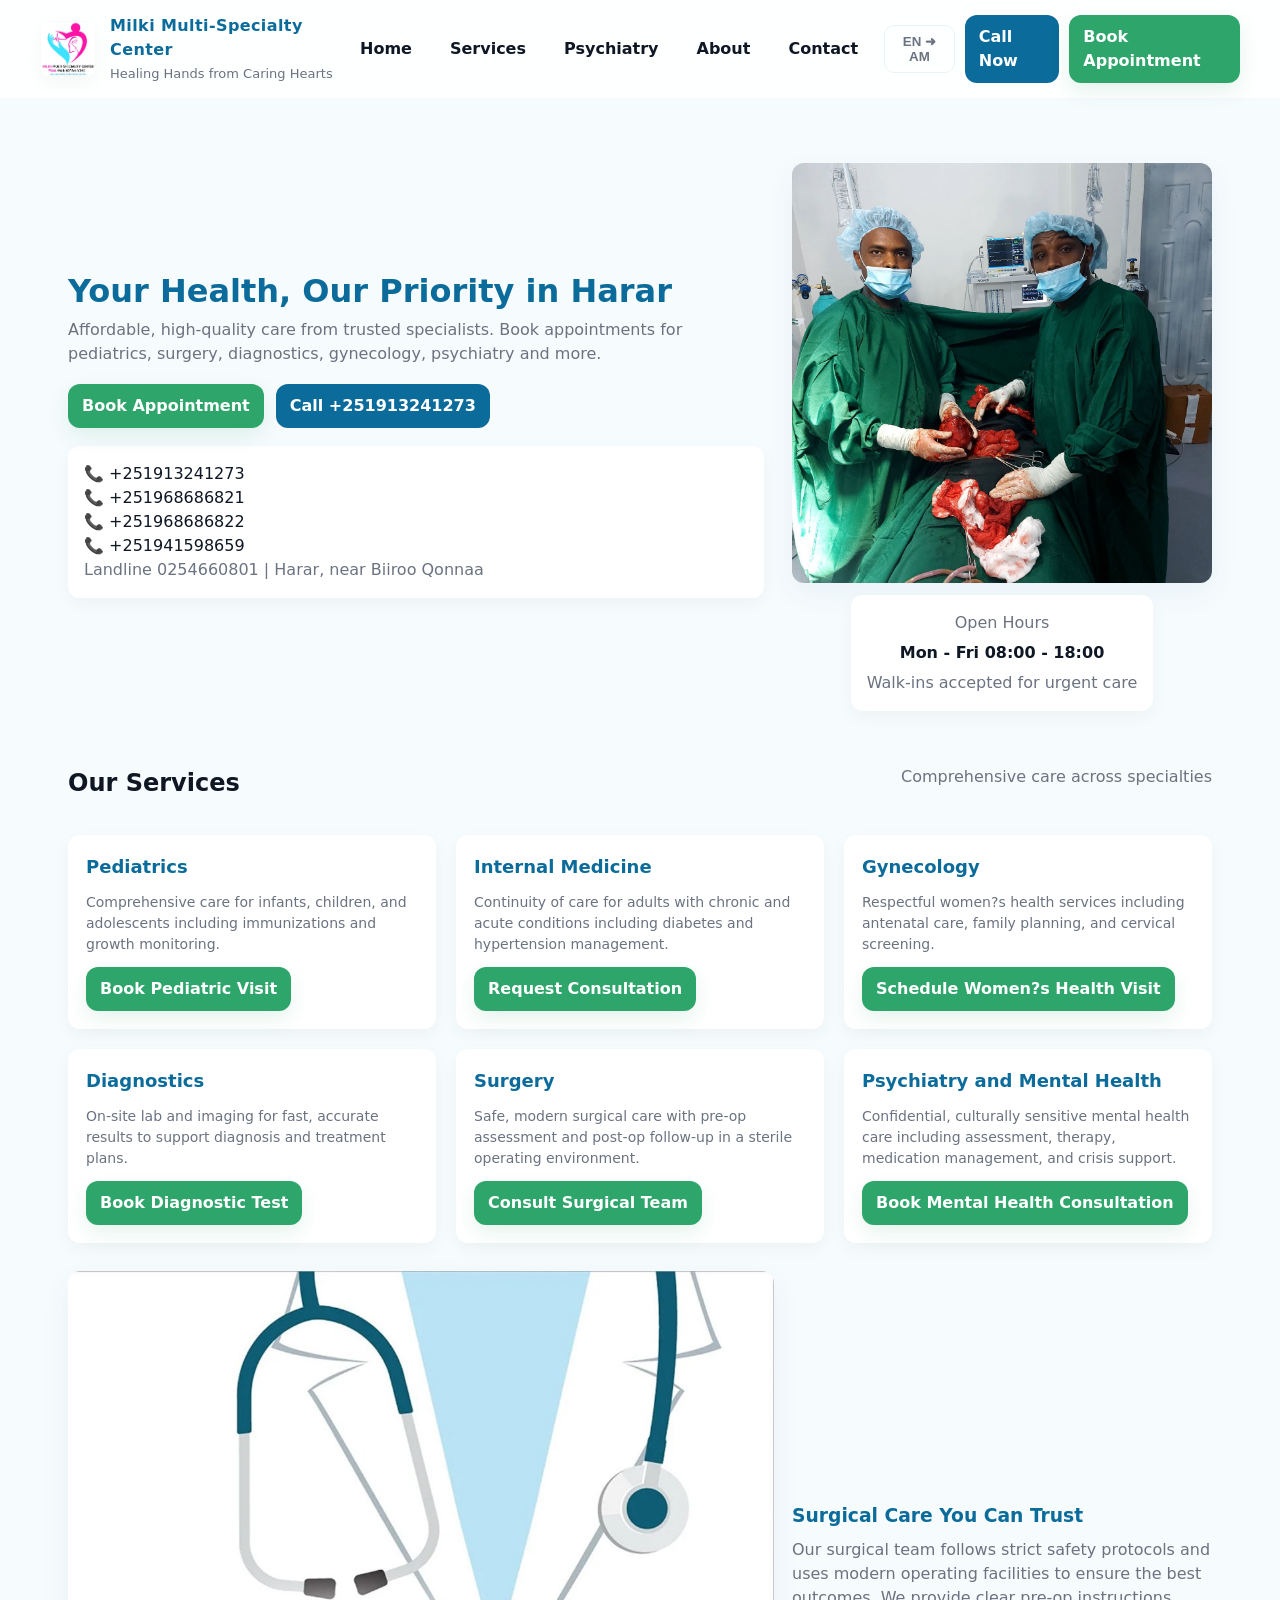
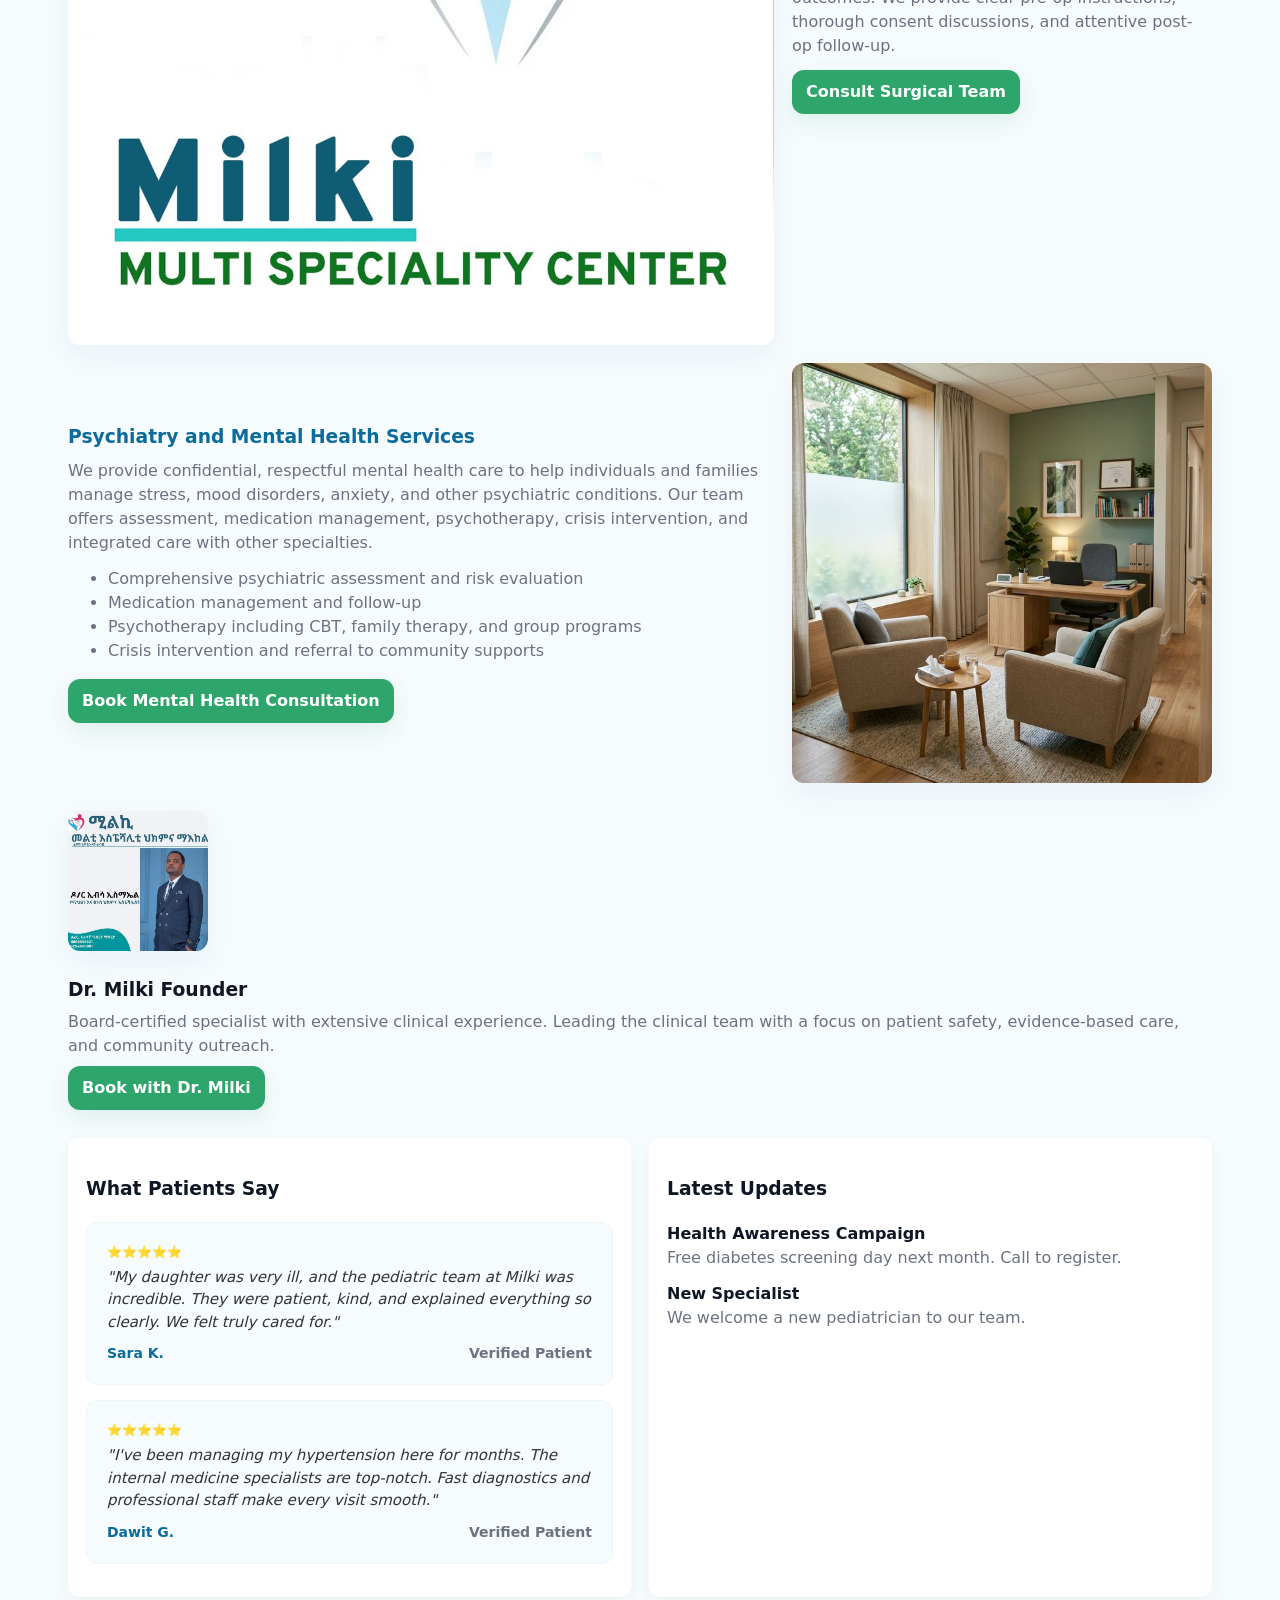
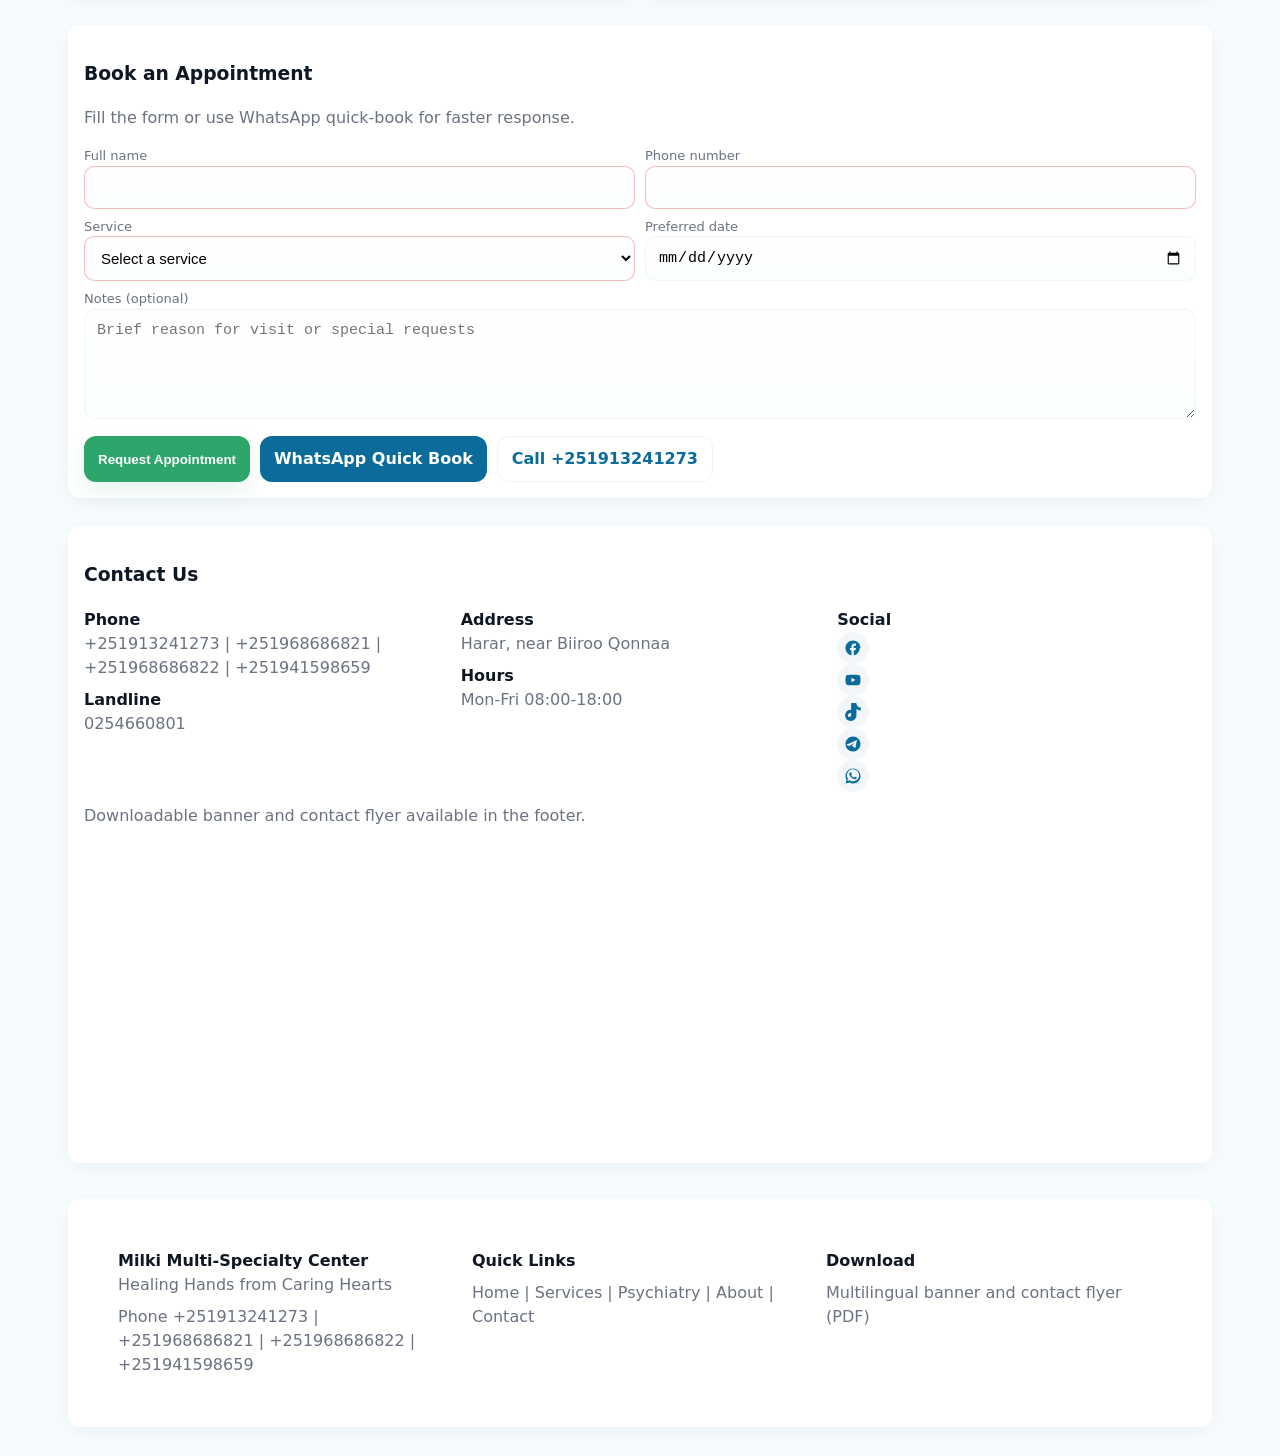
==== commit 8a755894: "Add files via upload modified" ====
--- a/index.html
+++ b/index.html
@@ -1,584 +1,639 @@
-<!doctype html>
-<html lang="en">
-
-<head>
-  <meta charset="utf-8" />
-  <meta name="viewport" content="width=device-width,initial-scale=1" />
-  <title>Milki Multi-Specialty Center - Quality Healthcare in Harar</title>
-  <meta name="description"
-    content="Milki Multi-Specialty Center provides affordable, specialist-led care in Harar. Book appointments for pediatrics, surgery, diagnostics, gynecology, psychiatry and more." />
-  <meta name="theme-color" content="#0b6b9a" />
-  <!-- Link to External Stylesheet -->
-  <link rel="stylesheet" href="style.css" />
-
-  <!-- LocalBusiness structured data -->
-  <script type="application/ld+json">
-  {
-    "@context":"https://schema.org",
-    "@type":"MedicalOrganization",
-    "name":"Milki Multi-Specialty Center",
-    "description":"Affordable, specialist-led healthcare in Harar. Services include pediatrics, internal medicine, gynecology, diagnostics, surgery, and psychiatry.",
-    "telephone":["0913241273","0968686821","0968686822","0254660801"],
-    "address":{
-      "@type":"PostalAddress",
-      "addressLocality":"Harar",
-      "streetAddress":"Near Biiroo Qonnaa"
-    },
-    "url":"",
-    "openingHours":"Mo,Tu,We,Th,Fr 08:00-18:00"
-  }
-  </script>
-</head>
-
-<body>
-
-  <!-- Header -->
-  <header>
-    <div class="container nav">
-      <div class="brand">
-        <img src="logo.jpg" alt="Milki Logo" class="logo" style="width:56px; height:56px;" aria-hidden="true" />
-        <div>
-          <h1 id="site-name">Milki Multi-Specialty Center</h1>
-          <div class="tag small muted" id="site-tag">Healing Hands from Caring Hearts</div>
-        </div>
-      </div>
-
-      <nav>
-        <ul>
-          <li><a href="#home" data-key="nav-home">Home</a></li>
-          <li><a href="#services" data-key="nav-services">Services</a></li>
-          <li><a href="#psychiatry" data-key="nav-psychiatry">Psychiatry</a></li>
-          <li><a href="#about" data-key="nav-about">About</a></li>
-          <li><a href="#contact" data-key="nav-contact">Contact</a></li>
-        </ul>
-      </nav>
-
-      <div class="cta">
-        <button class="lang-toggle" id="langToggle">EN ➜ AM</button>
-        <a class="btn btn-secondary" href="#contact" id="callNowBtn">Call Now</a>
-        <a class="btn btn-primary" href="#book" id="bookBtn">Book Appointment</a>
-      </div>
-    </div>
-  </header>
-
-  <!-- Hero -->
-  <main id="home" class="container">
-    <section class="hero" aria-labelledby="hero-heading">
-      <div class="hero-left">
-        <h2 id="hero-heading" data-key="hero-headline">Your Health, Our Priority in Harar</h2>
-        <p id="hero-sub" data-key="hero-sub">Affordable, high-quality care from trusted specialists. Book appointments
-          for pediatrics, surgery, diagnostics, gynecology, psychiatry and more.</p>
-
-        <div class="hero-ctas">
-          <a class="btn btn-primary" href="#book" id="primaryCta" data-key="cta-book">Book Appointment</a>
-          <a class="btn btn-secondary" href="tel:0913241273" id="secondaryCta" data-key="cta-call">Call 0913241273</a>
-        </div>
-
-        <div class="hero-card" style="margin-top:18px">
-          <div class="quick-contact">
-            <div class="phone">📞 <span id="phone1">0913241273</span></div>
-            <div class="phone">📞 <span id="phone2">0968686821</span></div>
-            <div class="phone">📞 <span id="phone3">0968686822</span></div>
-            <div class="small muted" id="addressLine">Landline 0254660801 | Harar, near Biiroo Qonnaa</div>
-          </div>
-        </div>
-      </div>
-
-      <aside class="hero-right" aria-hidden="false">
-        <!-- Replace the src with your portrait image. Keep alt text accurate. -->
-        <div class="portrait">
-          <img id="heroPortrait" src="photo_2025-11-27_01-48-16.jpg"
-            alt="Dr. Milki portrait smiling at Milki Multi-Specialty Center" />
-        </div>
-
-        <div class="hero-card center">
-          <div class="small muted" data-key="open-hours-label">Open Hours</div>
-          <div style="font-weight:700;margin-top:6px" id="openHours">Mon - Fri 08:00 - 18:00</div>
-          <div class="small muted" style="margin-top:6px" data-key="walkins">Walk-ins accepted for urgent care</div>
-        </div>
-      </aside>
-    </section>
-
-    <!-- Services Grid -->
-    <section id="services" aria-labelledby="services-heading">
-      <div style="display:flex;align-items:center;justify-content:space-between">
-        <h2 id="services-heading" style="margin:18px 0 6px" data-key="services-title">Our Services</h2>
-        <div class="small muted" data-key="services-sub">Comprehensive care across specialties</div>
-      </div>
-
-      <div class="services" role="list">
-        <article class="card" role="listitem" aria-labelledby="pediatrics-title">
-          <h3 id="pediatrics-title" data-key="svc-pediatrics-title">Pediatrics</h3>
-          <p data-key="svc-pediatrics-desc">Comprehensive care for infants, children, and adolescents including
-            immunizations and growth monitoring.</p>
-          <div class="card-cta"><a class="btn btn-primary" href="#book" data-key="svc-pediatrics-cta">Book Pediatric
-              Visit</a></div>
-        </article>
-
-        <article class="card" role="listitem" aria-labelledby="internal-title">
-          <h3 id="internal-title" data-key="svc-internal-title">Internal Medicine</h3>
-          <p data-key="svc-internal-desc">Continuity of care for adults with chronic and acute conditions including
-            diabetes and hypertension management.</p>
-          <div class="card-cta"><a class="btn btn-primary" href="#book" data-key="svc-internal-cta">Request
-              Consultation</a></div>
-        </article>
-
-        <article class="card" role="listitem" aria-labelledby="gyn-title">
-          <h3 id="gyn-title" data-key="svc-gyn-title">Gynecology</h3>
-          <p data-key="svc-gyn-desc">Respectful women?s health services including antenatal care, family planning, and
-            cervical screening.</p>
-          <div class="card-cta"><a class="btn btn-primary" href="#book" data-key="svc-gyn-cta">Schedule Women?s Health
-              Visit</a></div>
-        </article>
-
-        <article class="card" role="listitem" aria-labelledby="diag-title">
-          <h3 id="diag-title" data-key="svc-diag-title">Diagnostics</h3>
-          <p data-key="svc-diag-desc">On-site lab and imaging for fast, accurate results to support diagnosis and
-            treatment plans.</p>
-          <div class="card-cta"><a class="btn btn-primary" href="#book" data-key="svc-diag-cta">Book Diagnostic Test</a>
-          </div>
-        </article>
-
-        <article class="card" role="listitem" aria-labelledby="surg-title">
-          <h3 id="surg-title" data-key="svc-surg-title">Surgery</h3>
-          <p data-key="svc-surg-desc">Safe, modern surgical care with pre-op assessment and post-op follow-up in a
-            sterile operating environment.</p>
-          <div class="card-cta"><a class="btn btn-primary" href="#book" data-key="svc-surg-cta">Consult Surgical
-              Team</a></div>
-        </article>
-
-        <article class="card" role="listitem" aria-labelledby="psych-title">
-          <h3 id="psych-title" data-key="svc-psych-title">Psychiatry and Mental Health</h3>
-          <p data-key="svc-psych-desc">Confidential, culturally sensitive mental health care including assessment,
-            therapy, medication management, and crisis support.</p>
-          <div class="card-cta"><a class="btn btn-primary" href="#psychiatry" data-key="svc-psych-cta">Book Mental
-              Health Consultation</a></div>
-        </article>
-      </div>
-    </section>
-
-    <!-- Surgery Spotlight -->
-    <section class="spotlight" id="surgery" aria-labelledby="surgery-heading">
-      <div>
-        <img src="photo_2023-08-11_23-58-33.jpg" alt="Operating room team preparing for surgery at Milki Center" />
-      </div>
-      <div class="text">
-        <h3 id="surgery-heading" data-key="surgery-title">Surgical Care You Can Trust</h3>
-        <p data-key="surgery-desc">Our surgical team follows strict safety protocols and uses modern operating
-          facilities to ensure the best outcomes. We provide clear pre-op instructions, thorough consent discussions,
-          and attentive post-op follow-up.</p>
-        <div style="margin-top:12px"><a class="btn btn-primary" href="#book" data-key="surgery-cta">Consult Surgical
-            Team</a></div>
-      </div>
-    </section>
-
-    <!-- Psychiatry Spotlight -->
-    <section class="spotlight" id="psychiatry" aria-labelledby="psychiatry-heading" style="margin-top:18px">
-      <div class="text">
-        <h3 id="psychiatry-heading" data-key="psy-title">Psychiatry and Mental Health Services</h3>
-        <p data-key="psy-desc">We provide confidential, respectful mental health care to help individuals and families
-          manage stress, mood disorders, anxiety, and other psychiatric conditions. Our team offers assessment,
-          medication management, psychotherapy, crisis intervention, and integrated care with other specialties.</p>
-
-        <ul style="margin-top:12px;color:var(--muted)">
-          <li data-key="psy-list-1">Comprehensive psychiatric assessment and risk evaluation</li>
-          <li data-key="psy-list-2">Medication management and follow-up</li>
-          <li data-key="psy-list-3">Psychotherapy including CBT, family therapy, and group programs</li>
-          <li data-key="psy-list-4">Crisis intervention and referral to community supports</li>
-        </ul>
-
-        <div style="margin-top:12px"><a class="btn btn-primary" href="#book" data-key="psy-cta">Book Mental Health
-            Consultation</a></div>
-      </div>
-
-      <div>
-        <img src="psychiatry_consultation.png" alt="Clinician speaking with patient during a mental health consultation"
-          style="border-radius:12px;width:100%;box-shadow:var(--shadow);" />
-      </div>
-    </section>
-
-    <!-- Meet the Specialist -->
-    <section class="meet" aria-labelledby="meet-heading">
-      <div>
-        <img id="meetPortrait" src="photo_2023-08-09_18-06-43.jpg" alt="Dr. Milki portrait" />
-      </div>
-      <div>
-        <h3 id="meet-heading" data-key="meet-title">Dr. Milki Founder</h3>
-        <p class="muted" data-key="meet-desc">Board-certified specialist with extensive clinical experience. Leading the
-          clinical team with a focus on patient safety, evidence-based care, and community outreach.</p>
-        <div style="margin-top:8px"><a class="btn btn-primary" href="#book" data-key="meet-cta">Book with Dr. Milki</a>
-        </div>
-      </div>
-    </section>
-
-    <!-- Testimonials and Updates -->
-    <div class="row">
-      <div class="testimonials">
-        <h3 data-key="test-title">What Patients Say</h3>
-        <blockquote data-key="test-1">"The staff were kind and professional. My child received excellent care." - A. M.
-        </blockquote>
-        <blockquote data-key="test-2">"Quick diagnostics and clear explanations. Highly recommended." - T. H.
-        </blockquote>
-      </div>
-
-      <div class="updates">
-        <h3 data-key="updates-title">Latest Updates</h3>
-        <div style="margin-top:8px">
-          <strong data-key="update-1-title">Health Awareness Campaign</strong>
-          <div class="small muted" data-key="update-1-desc">Free diabetes screening day next month. Call to register.
-          </div>
-        </div>
-        <div style="margin-top:12px">
-          <strong data-key="update-2-title">New Specialist</strong>
-          <div class="small muted" data-key="update-2-desc">We welcome a new pediatrician to our team.</div>
-        </div>
-      </div>
-    </div>
-
-    <!-- Booking Form -->
-    <section id="book" style="margin-top:28px">
-      <div class="hero-card">
-        <h3 data-key="book-title">Book an Appointment</h3>
-        <p class="small muted" data-key="book-sub">Fill the form or use WhatsApp quick-book for faster response.</p>
-
-        <form id="bookingForm" onsubmit="return handleBooking(event)" novalidate style="margin-top:12px">
-          <div class="form-grid">
-            <label>
-              <div class="small" data-key="label-name">Full name</div>
-              <input type="text" id="name" name="name" required />
-            </label>
-            <label>
-              <div class="small" data-key="label-phone">Phone number</div>
-              <input type="tel" id="phone" name="phone" required />
-            </label>
-          </div>
-
-          <div class="form-grid" style="margin-top:8px">
-            <label>
-              <div class="small" data-key="label-service">Service</div>
-              <select id="service" name="service" required>
-                <option value="" data-key="opt-select">Select a service</option>
-                <option>Pediatrics</option>
-                <option>Internal Medicine</option>
-                <option>Gynecology</option>
-                <option>Diagnostics</option>
-                <option>Surgery</option>
-                <option>Psychiatry and Mental Health</option>
-              </select>
-            </label>
-            <label>
-              <div class="small" data-key="label-date">Preferred date</div>
-              <input type="date" id="date" name="date" />
-            </label>
-          </div>
-
-          <label style="margin-top:8px">
-            <div class="small" data-key="label-notes">Notes (optional)</div>
-            <textarea id="notes" name="notes" placeholder="Brief reason for visit or special requests"></textarea>
-          </label>
-
-          <div class="form-actions">
-            <button type="submit" class="btn btn-primary" data-key="btn-request">Request Appointment</button>
-
-            <!-- WhatsApp quick-book link uses clinic phone number. Replace number if needed. -->
-            <a id="whatsappLink" class="btn btn-secondary"
-              href="https://wa.me/251913241273?text=Hello%2C%20I%20would%20like%20to%20book%20an%20appointment."
-              target="_blank" rel="noopener" data-key="btn-whatsapp">WhatsApp Quick Book</a>
-
-            <a class="btn btn-ghost" href="tel:0913241273" data-key="btn-call">Call 0913241273</a>
-          </div>
-
-          <div id="bookingMessage" class="small muted" style="margin-top:10px;display:none"></div>
-        </form>
-      </div>
-    </section>
-
-    <!-- Contact -->
-    <section id="contact" style="margin-top:28px">
-      <div class="hero-card">
-        <h3 data-key="contact-title">Contact Us</h3>
-        <div style="display:flex;gap:18px;flex-wrap:wrap;margin-top:12px">
-          <div style="flex:1;min-width:220px">
-            <strong data-key="contact-phone">Phone</strong>
-            <div class="small muted">0913241273 | 0968686821 | 0968686822</div>
-            <div style="margin-top:8px"><strong data-key="contact-landline">Landline</strong>
-              <div class="small muted">0254660801</div>
-            </div>
-          </div>
-
-          <div style="flex:1;min-width:220px">
-            <strong data-key="contact-address">Address</strong>
-            <div class="small muted">Harar, near Biiroo Qonnaa</div>
-            <div style="margin-top:8px"><strong data-key="contact-hours">Hours</strong>
-              <div class="small muted">Mon-Fri 08:00-18:00</div>
-            </div>
-          </div>
-
-          <div style="flex:1;min-width:220px">
-            <strong data-key="contact-social">Social</strong>
-            <div class="socials">
-              <a class="small muted" href="#" aria-label="Facebook">Facebook</a>
-              <a class="small muted" href="#" aria-label="YouTube">YouTube</a>
-              <a class="small muted" href="#" aria-label="TikTok">TikTok</a>
-              <a class="small muted" href="#" aria-label="Telegram">Telegram</a>
-            </div>
-          </div>
-        </div>
-
-        <div style="margin-top:12px" class="small muted" data-key="contact-download">
-          Downloadable banner and contact flyer available in the footer.
-        </div>
-
-        <div style="margin-top:12px;border-radius:8px;overflow:hidden">
-          <iframe src="https://maps.google.com/maps?q=9.3134,42.1278&z=16&output=embed" width="100%" height="300"
-            style="border:0;" allowfullscreen="" loading="lazy" referrerpolicy="no-referrer-when-downgrade"
-            title="Milki Multi-Specialty Center location in Harar">
-          </iframe>
-        </div>
-      </div>
-    </section>
-
-    <!-- Footer -->
-    <footer>
-      <div class="container footer-grid">
-        <div>
-          <strong id="footer-name">Milki Multi-Specialty Center</strong>
-          <div class="small muted" id="footer-tag">Healing Hands from Caring Hearts</div>
-          <div style="margin-top:8px" class="small muted" id="footer-phones">Phone 0913241273 | 0968686821 | 0968686822
-          </div>
-        </div>
-
-        <div>
-          <strong data-key="footer-links">Quick Links</strong>
-          <div class="small muted" style="margin-top:8px">
-            Home | Services | Psychiatry | About | Contact
-          </div>
-        </div>
-
-        <div>
-          <strong data-key="footer-download">Download</strong>
-          <div class="small muted" style="margin-top:8px">Multilingual banner and contact flyer (PDF)</div>
-        </div>
-      </div>
-    </footer>
-  </main>
-
-  <!-- Language strings and minimal JS -->
-  <script>
-    // Language content dictionary (English, Amharic, Oromo)
-    const LANG = {
-      en: {
-        "nav-home": "Home", "nav-services": "Services", "nav-psychiatry": "Psychiatry", "nav-about": "About", "nav-contact": "Contact",
-        "hero-headline": "Your Health, Our Priority in Harar", "hero-sub": "Affordable, high-quality care from trusted specialists. Book appointments for pediatrics, surgery, diagnostics, gynecology, psychiatry and more.",
-        "cta-book": "Book Appointment", "cta-call": "Call 0913241273",
-        "open-hours-label": "Open Hours", "walkins": "Walk-ins accepted for urgent care",
-        "services-title": "Our Services", "services-sub": "Comprehensive care across specialties",
-        "svc-pediatrics-title": "Pediatrics", "svc-pediatrics-desc": "Comprehensive care for infants, children, and adolescents including immunizations and growth monitoring.", "svc-pediatrics-cta": "Book Pediatric Visit",
-        "svc-internal-title": "Internal Medicine", "svc-internal-desc": "Continuity of care for adults with chronic and acute conditions including diabetes and hypertension management.", "svc-internal-cta": "Request Consultation",
-        "svc-gyn-title": "Gynecology", "svc-gyn-desc": "Respectful women?s health services including antenatal care, family planning, and cervical screening.", "svc-gyn-cta": "Schedule Women?s Health Visit",
-        "svc-diag-title": "Diagnostics", "svc-diag-desc": "On-site lab and imaging for fast, accurate results to support diagnosis and treatment plans.", "svc-diag-cta": "Book Diagnostic Test",
-        "svc-surg-title": "Surgery", "svc-surg-desc": "Safe, modern surgical care with pre-op assessment and post-op follow-up in a sterile operating environment.", "svc-surg-cta": "Consult Surgical Team",
-        "svc-psych-title": "Psychiatry and Mental Health", "svc-psych-desc": "Confidential, culturally sensitive mental health care including assessment, therapy, medication management, and crisis support.", "svc-psych-cta": "Book Mental Health Consultation",
-        "surgery-title": "Surgical Care You Can Trust", "surgery-desc": "Our surgical team follows strict safety protocols and uses modern operating facilities to ensure the best outcomes. We provide clear pre-op instructions, thorough consent discussions, and attentive post-op follow-up.", "surgery-cta": "Consult Surgical Team",
-        "psy-title": "Psychiatry and Mental Health Services", "psy-desc": "We provide confidential, respectful mental health care to help individuals and families manage stress, mood disorders, anxiety, and other psychiatric conditions. Our team offers assessment, medication management, psychotherapy, crisis intervention, and integrated care with other specialties.", "psy-list-1": "Comprehensive psychiatric assessment and risk evaluation", "psy-list-2": "Medication management and follow-up", "psy-list-3": "Psychotherapy including CBT, family therapy, and group programs", "psy-list-4": "Crisis intervention and referral to community supports", "psy-cta": "Book Mental Health Consultation",
-        "meet-title": "Dr. Milki Founder", "meet-desc": "Board-certified specialist with extensive clinical experience. Leading the clinical team with a focus on patient safety, evidence-based care, and community outreach.", "meet-cta": "Book with Dr. Milki",
-        "test-title": "What Patients Say", "test-1": "\"The staff were kind and professional. My child received excellent care.\" ? A. M.", "test-2": "\"Quick diagnostics and clear explanations. Highly recommended.\" ? T. H.",
-        "updates-title": "Latest Updates", "update-1-title": "Health Awareness Campaign", "update-1-desc": "Free diabetes screening day next month. Call to register.", "update-2-title": "New Specialist", "update-2-desc": "We welcome a new pediatrician to our team.",
-        "book-title": "Book an Appointment", "book-sub": "Fill the form or use WhatsApp quick-book for faster response.", "label-name": "Full name", "label-phone": "Phone number", "label-service": "Service", "label-date": "Preferred date", "label-notes": "Notes (optional)", "btn-request": "Request Appointment", "btn-whatsapp": "WhatsApp Quick Book", "btn-call": "Call 0913241273",
-        "contact-title": "Contact Us", "contact-phone": "Phone", "contact-landline": "Landline", "contact-address": "Address", "contact-hours": "Hours", "contact-social": "Social", "contact-download": "Downloadable banner and contact flyer available in the footer.",
-        "footer-links": "Quick Links", "footer-download": "Download"
-      },
-      am: {
-        "nav-home": "መነሻ", "nav-services": "አገልግሎቶች", "nav-psychiatry": "የአእምሮ ጤና", "nav-about": "ስለ እኛ", "nav-contact": "አድራሻ",
-        "hero-headline": "የእርስዎ ጤና፣ የእኛ ቅድሚያ ጉዳይ በሐረር", "hero-sub": "ከታመኑ ስፔሻሊስቶች ተደራሽ እና ከፍተኛ ጥራት ያለው እንክብካቤ። ለህጻናት፣ ለቀዶ ጥገና፣ ለምርመራዎች፣ ለማህፀን እና ለአእምሮ ህክምና ቀጠሮ ይያዙ።",
-        "cta-book": "ቀጠሮ ይያዙ", "cta-call": "ይደውሉ 0913241273",
-        "open-hours-label": "የስራ ሰዓታት", "walkins": "አስቸኳይ ታካሚዎችን ያለቀጠሮ እንቀበላለን",
-        "services-title": "አገልግሎቶቻችን", "services-sub": "ሁለንተናዊ ህክምና በተለያዩ የህክምና ዘርፎች",
-        "svc-pediatrics-title": "የህፃናት ህክምና", "svc-pediatrics-desc": "ክትባት እና የእድገት ክትትልን ጨምሮ ለህፃናት እና ለታዳጊዎች ሙሉ እንክብካቤ።", "svc-pediatrics-cta": "የሕፃናት ቀጠሮ",
-        "svc-internal-title": "የውስጥ ደዌ", "svc-internal-desc": "የስኳር እና የደም ግፊት ቁጥጥርን ጨምሮ ለከባድ እና ድንገተኛ በሽታዎች ለትላልቅ ሰዎች።", "svc-internal-cta": "ምክክር ይጠይቁ",
-        "svc-gyn-title": "የማህፀን ህክምና", "svc-gyn-desc": "የእርግዝና ክትትል፣ የቤተሰብ እቅድ እና የማህፀን ምርመራዎችን ጨምሮ የተከበረ የሴቶች ጤና።", "svc-gyn-cta": "የሴቶች ቀጠሮ",
-        "svc-diag-title": "የምርመራ ላቦራቶሪ", "svc-diag-desc": "በትክክለኛ ውጤት ላይ የተመሰረተ ምርመራ በፍጥነት የሚያገኙበት ላቦራቶሪ እና ኢሜጂንግ።", "svc-diag-cta": "ምርመራ ይጠይቁ",
-        "svc-surg-title": "ቀዶ ጥገና", "svc-surg-desc": "ከቀዶ ጥገና በፊት ትንታኔ እና ከቀዶ ጥገና በኋላ ክትትል ያለው ዘመናዊ እና ደህንነቱ የተጠበቀ ቀዶ ጥገና።", "svc-surg-cta": "የቀዶ ጥገና ቀጠሮ",
-        "svc-psych-title": "የአእምሮ ጤና አገልግሎት", "svc-psych-desc": "በማህበራዊ ደህንነትዎ ላይ ያተኮረ እና የተጠበቀ የአእምሮ ጤና አገልግሎቶች፤ ህክምና፣ የመድሃኒት ክትትል እና ድንገተኛ ድጋፍ።", "svc-psych-cta": "የአእምሮ ጤና ቀጠሮ",
-        "surgery-title": "የሚያምኑበት የቀዶ ጥገና እንክብካቤ", "surgery-desc": "የቀዶ ጥገና ቡድናችን ምርጥ ውጤቶችን ለማረጋገጥ ጥብቅ የደህንነት ፕሮቶኮሎችን ይከተላል እና ዘመናዊ መገልገያዎችን ይጠቀማል።", "surgery-cta": "የቀዶ ጥገና ቡድን ይመክሩ",
-        "psy-title": "የአእምሮ ጤና አገልግሎቶች", "psy-desc": "የጭንቀት፣ የስሜት መታወክ፣ የፍርሃት እና ሌሎች የስነ አእምሮ ሁኔታዎችን ለመቋቋም ሚስጥራዊ እና አክብሮት ያለው እንክብካቤ እንሰጣለን።", "psy-list-1": "ሁለንተናዊ የስነ-አእምሮ ምርመራ", "psy-list-2": "የመድሃኒት አቅርቦት እና ክትትል", "psy-list-3": "የስነ ልቦና ህክምና", "psy-list-4": "የድንገተኛ አደጋ ጣልቃ ገብነት", "psy-cta": "ቀጠሮ ይያዙ",
-        "meet-title": "ዶ/ር ሚልኪ - መስራች", "meet-desc": "ሰፊ የህክምና ልምድ ያካበቱ እና ተቀባይነት ያላቸው ስፔሻሊስት።", "meet-cta": "ከዶ/ር ሚልኪ ጋር ቀጠሮ ይያዙ",
-        "test-title": "ታካሚዎቻችን የሚሉት", "test-1": "\"ሰራተኞቹ ለስላሳ እና ባለሙያ ነበሩ። ልጄ በጣም ጥሩ እንክብካቤ አገኘ።\" - A. M.", "test-2": "\"ፈጣን ምርመራ እና ግልጽ ማብራሪያ። በተለይ ይመረጣል።\" - T. H.",
-        "updates-title": "አዳዲስ መረጃዎች", "update-1-title": "የጤና ግንዛቤ ዘመቻ", "update-1-desc": "በመጪው ወር ነፃ የስኳር ምርመራ ቀን። ለመመዝገብ ይደውሉ።", "update-2-title": "አዲስ ዶክተር", "update-2-desc": "አዲስ የህጻናት ሐኪም ወደ ቡድናችን እንቀበላለን።",
-        "book-title": "ቀጠሮ ይያዙ", "book-sub": "ቅጹን ይሙሉ ወይም ለፈጣን ምላሽ የውስጠ ደብዳቤ (WhatsApp) ይመዝገቡ።", "label-name": "ሙሉ ስም", "label-phone": "ስልክ ቁጥር", "label-service": "አገልግሎት", "label-date": "የምርጫ ቀን", "label-notes": "ማስታወሻ (አማራጭ)", "btn-request": "ቀጠሮ ይጠይቁ", "btn-whatsapp": "የ WhatsApp ቀጠሮ", "btn-call": "ይደውሉ 0913241273",
-        "contact-title": "አድራሻችን", "contact-phone": "ስልክ", "contact-landline": "ቋሚ ስልክ", "contact-address": "አድራሻ", "contact-hours": "ሰዓታት", "contact-social": "ማህበራዊ ገጽ", "contact-download": "ፖስተር እና የተገናኙ ፋይሎችን ያውርዱ",
-        "footer-links": "ፈጣን ማገናኛ", "footer-download": "ያውርዱ"
-      },
-      om: {
-        "nav-home": "Mana", "nav-services": "Tajaajiloota", "nav-psychiatry": "Saayikiyatrii", "nav-about": "Waa'ee", "nav-contact": "Quunnamtii",
-        "hero-headline": "Fayyaa Keessan, Itti Fayyadamni Keenya Harar", "hero-sub": "Tajaajila fayyaa qulqullina ol'aanaa, gatii salphaan. Teessoo qabachuu fi tajaajiloota pediyaatiriksii, opeeraashinii, qorannoo, gineekooloojii fi saayikiyatrii argadhu.",
-        "cta-book": "Teessoo Qabachuu", "cta-call": "Amma Bilbilaa",
-        "open-hours-label": "Sa'aatii Banamaa", "walkins": "Namoonni ariifachiisaa dhufan ni simatamu",
-        "services-title": "Tajaajiloota Keenya", "services-sub": "Tajaajila guutuu dameewwan adda addaa keessatti",
-        "svc-pediatrics-title": "Pediatrics", "svc-pediatrics-desc": "Tajaajila guutuu daa'immanii fi dargaggootaaf, talaallii fi hordoffii guddina dabalata.", "svc-pediatrics-cta": "Teessoo Daa'imaa Qabachuu",
-        "svc-internal-title": "Internal Medicine", "svc-internal-desc": "Tajaajila itti fufiinsa qabu dhukkuboota dheeraa fi ariifachiisaa irratti.", "svc-internal-cta": "Gaaffii Manni Yaalaa",
-        "svc-gyn-title": "Gynecology", "svc-gyn-desc": "Tajaajila kabajaa qabu dubartootaa; kunuunsa ulfaa fi karoora maatii dabalata.", "svc-gyn-cta": "Teessoo Fayyaa Dubartootaa",
-        "svc-diag-title": "Diagnostics", "svc-diag-desc": "Labii fi suuraa iddoo irratti argamuuf bu'aa ariifachiisaa fi sirrii.", "svc-diag-cta": "Qorannoo Qabachuu",
-        "svc-surg-title": "Surgery", "svc-surg-desc": "Tajaajila opeeraashinii ammayyaa fi nageenya qabu.", "svc-surg-cta": "Garee Opeeraashinii Gaaffadhu",
-        "svc-psych-title": "Saayikiyatrii fi Fayyaa Sammuu", "svc-psych-desc": "Tajaajila fayyaa sammuu iccitii fi aadaa hubatu kennina; qorannoo, yaala, to'annoo qorichaa fi deeggarsa ariifachiisaa dabalata.", "svc-psych-cta": "Teessoo Fayyaa Sammuu Qabachuu",
-        "surgery-title": "Tajaajila Opeeraashinii Amanamaa", "surgery-desc": "Gareen keenya seerota nageenyaa cimaa hordofa; meeshaalee opeeraashinii ammayyaa fayyadama.", "surgery-cta": "Garee Opeeraashinii Gaaffadhu",
-        "psy-title": "Tajaajiloota Saayikiyatrii fi Fayyaa Sammuu", "psy-desc": "Tajaajila iccitii fi kabajaa qabu kennina; qorannoo, to'annoo qorichaa, yaala, deeggarsa ariifachiisaa fi walitti dhufeenya tajaajiloota biroo waliin.", "psy-list-1": "Qorannoo guutuu fi madaallii balaa", "psy-list-2": "To'annoo qorichaa fi hordoffii", "psy-list-3": "Yaala sammuu (CBT), yaala maatii fi garee", "psy-list-4": "Deeggarsa ariifachiisaa fi gara deeggarsa hawaasaa geessu", "psy-cta": "Teessoo Fayyaa Sammuu Qabachuu",
-        "meet-title": "Dr. Milki Founder", "meet-desc": "Ogummaa fi muuxannoo cimaa qabu; garee fayyaa hooggana.", "meet-cta": "Dr. Milki waliin Teessoo Qabachuu",
-        "test-title": "Maaltu Namoota Gammachiise", "test-1": "\"Hojjettoonni garaa laafina qaban; daa'ima koo tajaajila gaarii argate.\" - A. M.", "test-2": "\"Qorannoo ariifachiisaa fi ibsa ifaa. Baay'ee gorsa gaarii.\" - T. H.",
-        "updates-title": "Odeeffannoo Haaraa", "update-1-title": "Kampanii Beeksisa Fayyaa", "update-1-desc": "Guyyaa qorannoo sukkaaraa bilisaa ji'a dhufu. Galmaa'aa.", "update-2-title": "Ogummaa Haaraa", "update-2-desc": "Pediyaatiristii haaraa garee keenya keessatti simanna.",
-        "book-title": "Teessoo Qabachuu", "book-sub": "Furmaata guutuu guutuu ykn WhatsApp fayyadamuun teessoo ariifachiisaa argadhu.", "label-name": "Maqaa guutuu", "label-phone": "Lakkoofsa bilbilaa", "label-service": "Tajaajila", "label-date": "Guyyaa filatame", "label-notes": "Yaadannoo (filatama)", "btn-request": "Gaaffii Teessoo", "btn-whatsapp": "WhatsApp Teessoo", "btn-call": "Amma Bilbilaa",
-        "contact-title": "Nu Quunnamaa", "contact-phone": "Bilbila", "contact-landline": "Landline", "contact-address": "Teessoo", "contact-hours": "Sa'aatii", "contact-social": "Hawaasa", "contact-download": "Bannera fi faayila quunnamtii gara footer irraa buufadhu",
-        "footer-links": "Liinkii Ariifachiisaa", "footer-download": "Buufadhu"
-      },
-      so: {
-        "nav-home": "Guriga", "nav-services": "Adeegyada", "nav-psychiatry": "Dhimirka", "nav-about": "Nagu saabsan", "nav-contact": "Xiriirka",
-        "hero-headline": "Caafimaadkaaga, Mudnaantayada Harar", "hero-sub": "Daryeel la awoodi karo, tayo sare leh oo ay bixiyaan khubaro la aamini karo. Ballamaha u qabso carruurta, qalliinka, baaritaanka, cudurrada haweenka, dhimirka iyo in ka badan.",
-        "cta-book": "Ballan Qabso", "cta-call": "Wac 0913241273",
-        "open-hours-label": "Saacadaha Furan", "walkins": "Dadka degdega ah waa la ogolyahay",
-        "services-title": "Adeegyadeena", "services-sub": "Daryeel dhameystiran ee takhasusyada",
-        "svc-pediatrics-title": "Cudurada Caruurta", "svc-pediatrics-desc": "Daryeel buuxa ee caruurta iyo dhalinyarada, oo ay ku jiraan tallaalka iyo kormeerka koritaanka.", "svc-pediatrics-cta": "Ballo Cudurada Caruurta",
-        "svc-internal-title": "Daaweynta Gudaha", "svc-internal-desc": "Daryeelka cudurrada raagga iyo kuwa degdegga ah, oo ay ku jiraan xakamaynta sonkorowga iyo dhiigkarka.", "svc-internal-cta": "Ballan Weydii",
-        "svc-gyn-title": "Cudurada Haweenka", "svc-gyn-desc": "Daryeel haweeneed oo khushuuci ah, dabagal uur, qorshayn qoys, iyo baaritaan.", "svc-gyn-cta": "Ballan Haweenka Qabso",
-        "svc-diag-title": "Baaritaanada", "svc-diag-desc": "Sheeybaar casri ah iyo raajo si dhaqso loo helo natiijo sax ah.", "svc-diag-cta": "Baritaanada Qabso",
-        "svc-surg-title": "Qalliin", "svc-surg-desc": "Qaliin aamin ah oo casri ah, qolka qaliinka oo nadiif ah.", "svc-surg-cta": "Khariirka Qalliinka Wac",
-        "svc-psych-title": "Dhimirka iyo Caafimaadka Maskaxda", "svc-psych-desc": "Xanaanayn shakhsi ah ee niyadjabka, walbahaarka iyo caafimaadka maskaxda.", "svc-psych-cta": "Ballo Caafimaadka Maskaxda",
-        "surgery-title": "Qaliin La Aamini Karo", "surgery-desc": "Kooxdayada qaliinka waxay raacaan habraacyada badbaadada si loo xaqiijiyo natiijada ugu fiican. Waxaan ku siinaynaa daryeel iyo daryeelid degdeg ah qaliinka kadib.", "surgery-cta": "Kooxda Qaliinka weydii",
-        "psy-title": "Adeegyada Caafimaadka Maskaxda iyo Dhimirka", "psy-desc": "Waxaan bixinaa daaweyn asturan oo ixtiraam leh, si loo maareeyo maanka, xanuunada kacsanaada iyo dhibaatooyinka nafsiyeed kale.", "psy-list-1": "Qiimaynta dhimirka ee dhamaystiran", "psy-list-2": "Maareynta daawada iyo dabagalka", "psy-list-3": "Daweynta dhimirka (CBT)", "psy-list-4": "Daryeelka xaaladaha degdegga ah", "psy-cta": "Ballan maskaxeed qabso",
-        "meet-title": "Dr. Milki Maamulaha", "meet-desc": "Dhaktar la aqoonsan yahay oo aqoon durugsan leh.", "meet-cta": "Ballan La Qabso Dr. Milki",
-        "test-title": "Maxay Bukaanadu Dhaheen", "test-1": "\"Shaqaaluhu way fiicanaayeen. Canuggaygu waxa uu helay daryeel heer sare ah.\" - A. M.", "test-2": "\"Baadhitaan degdeg ah iyo caddeyn cajiib ah.\" - T. H.",
-        "updates-title": "Macluumaad Cusub", "update-1-title": "Ololaha Wacyigelinta Caafimaadka", "update-1-desc": "Baadhid bilaash ah ee sonkorowga bisha dambe. Wac si aad isu diiwaangeliso.", "update-2-title": "Dhakhtar Cusub", "update-2-desc": "Waxaan soo dhawaynaynaa dhakhtar cusub ee caruurta.",
-        "book-title": "Ballan Qabso", "book-sub": "Buuxi foomka ama isticmaal WhatsApp ballan degdeg ah.", "label-name": "Magaca oo buuxa", "label-phone": "Telefoonka", "label-service": "Adeeg", "label-date": "Taariikhda la doorbido", "label-notes": "Xusuusin (ikhtiyaari)", "btn-request": "Codso Ballan", "btn-whatsapp": "WhatsApp Ballan", "btn-call": "Wac 0913241273",
-        "contact-title": "Nala Soo Xiriir", "contact-phone": "Telefoonka", "contact-landline": "Khadka Dhulka", "contact-address": "Cinwaanka", "contact-hours": "Saacadaha", "contact-social": "Baraha Bulshada", "contact-download": "Boodhadh iyo faylal hoosta kala deg",
-        "footer-links": "Kuwa Dag Dag ah", "footer-download": "Kala Deg"
-      }
-    };
-
-    // Current language state
-    let currentLang = 'en';
-
-    // Function to apply language strings to elements with data-key
-    function applyLanguage(lang) {
-      const dict = LANG[lang] || LANG.en;
-      document.querySelectorAll('[data-key]').forEach(el => {
-        const key = el.getAttribute('data-key');
-        if (key && dict[key] !== undefined) {
-          if (el.tagName.toLowerCase() === 'input' || el.tagName.toLowerCase() === 'textarea' || el.tagName.toLowerCase() === 'select') {
-            el.placeholder = dict[key];
-          } else {
-            el.textContent = dict[key];
-          }
-        }
-      });
-      // Update nav link placeholders (options)
-      const serviceSelect = document.getElementById('service');
-      if (serviceSelect) {
-        // keep options in English for clarity; you can replace with translations if desired
-      }
-      // Update language toggle label
-      const toggle = document.getElementById('langToggle');
-      if (lang === 'en') toggle.textContent = 'EN ➜ AM';
-      else if (lang === 'am') toggle.textContent = 'AM ➜ OM';
-      else if (lang === 'om') toggle.textContent = 'OM ➜ SO';
-      else toggle.textContent = 'SO ➜ EN';
-      currentLang = lang;
-    }
-
-    // Toggle language on button click (cycles en -> am -> om -> so -> en)
-    document.addEventListener('DOMContentLoaded', () => {
-      applyLanguage('en');
-      document.getElementById('langToggle').addEventListener('click', () => {
-        let next = 'en';
-        if (currentLang === 'en') next = 'am';
-        else if (currentLang === 'am') next = 'om';
-        else if (currentLang === 'om') next = 'so';
-        applyLanguage(next);
-      });
-    });
-
-    // Booking form handling
-    async function handleBooking(e) {
-      e.preventDefault();
-      const name = document.getElementById('name').value.trim();
-      const phone = document.getElementById('phone').value.trim();
-      const service = document.getElementById('service').value;
-      const date = document.getElementById('date').value;
-      const notes = document.getElementById('notes').value.trim();
-
-      if (!name || !phone || !service) {
-        showMessage(getLangString('Please fill your name, phone and select a service.'), true);
-        return false;
-      }
-
-      try {
-        const payload = { name, phone, service, date, notes };
-
-        // Connect to the central Milki Application database via API
-        // Allows direct database syncing and appointment scheduling 
-        const response = await fetch('http://localhost:3000/api/appointments', {
-          method: 'POST',
-          headers: { 'Content-Type': 'application/json' },
-          body: JSON.stringify(payload)
-        });
-
-        if (response.ok) {
-          showMessage(getLangString('Your booking request was sent to our Clinic Database! We will call you.'), false);
-          document.getElementById('bookingForm').reset();
-          return false;
-        } else {
-          throw new Error("Server Sync Error");
-        }
-      } catch (err) {
-        // Fallback to manual WhatsApp approach if remote isn't responsive
-        const clinicNumber = '251913241273';
-        const text = encodeURIComponent(
-          `${getLangString('Hello, I would like to book an appointment at Milki Multi-Specialty Center.')}\nName: ${name}\nService: ${service}\nPreferred date: ${date || 'Any'}\nPhone: ${phone}\nNotes: ${notes || 'None'}`
-        );
-
-        const waUrl = `https://wa.me/${clinicNumber}?text=${text}`;
-        window.open(waUrl, '_blank');
-
-        showMessage(getLangString('We opened WhatsApp to send your booking request. If WhatsApp is not available, please call 0913241273.'), false);
-      }
-      return false;
-    }
-
-    function showMessage(msg, isError) {
-      const el = document.getElementById('bookingMessage');
-      el.style.display = 'block';
-      el.style.color = isError ? '#b91c1c' : '#0b6b9a';
-      el.textContent = msg;
-      setTimeout(() => { el.style.display = 'none'; }, 12000);
-    }
-
-    function getLangString(defaultText) {
-      // Simple helper: return a short message in current language for form feedback
-      if (currentLang === 'am') {
-        if (defaultText.includes('Please fill')) return '???? ????? ????? ?? ?????? ????';
-        if (defaultText.includes('Hello')) return '???? ??? ???? ???????';
-        if (defaultText.includes('Your booking request was sent')) return '???? ????? ???? ?????';
-        if (defaultText.includes('We opened WhatsApp')) return 'WhatsApp ???? ????? ???? ???? 0913241273 ?????';
-      } else if (currentLang === 'om') {
-        if (defaultText.includes('Please fill')) return 'Maqaa, bilbila fi tajaajila filadhu guutuu qabda.';
-        if (defaultText.includes('Hello')) return 'Akkam, teessoo qabachuu barbaada.';
-        if (defaultText.includes('Your booking request was sent')) return 'Gaaffiin kee gara databeesii keenya ergameera!';
-        if (defaultText.includes('We opened WhatsApp')) return 'WhatsApp bannee jirra; yoo hin jirre 0913241273 bilbilaa.';
-      } else if (currentLang === 'so') {
-        if (defaultText.includes('Please fill')) return 'Fadlan buuxi magaca, taleefanka iyo adeegga.';
-        if (defaultText.includes('Hello')) return 'Wa salaaman tahay, ballan ayaan rabaa.';
-        if (defaultText.includes('Your booking request was sent')) return 'Codsigaaga ballanta waxaa loo diray diiwaanka isbitaalka!';
-        if (defaultText.includes('We opened WhatsApp')) return 'WhatsApp ayaa la furay si loo diro codsiga. Haddii aysan shaqayn wac 0913241273.';
-      }
-      return defaultText;
-    }
-
-    // Update WhatsApp quick-book link with prefilled message
-    (function updateWhatsAppLink() {
-      const clinicNumber = '251913241273';
-      const text = encodeURIComponent('Hello, I would like to book an appointment at Milki Multi-Specialty Center. Name: [Your name] Service: [Service] Preferred date/time: [DD/MM/YYYY HH:MM] Phone: [Your phone number]');
-      const link = document.getElementById('whatsappLink');
-      if (link) link.href = `https://wa.me/${clinicNumber}?text=${text}`;
-    })();
-  </script>
-</body>
-
+<!doctype html>
+<html lang="en">
+
+<head>
+  <meta charset="utf-8" />
+  <meta name="viewport" content="width=device-width,initial-scale=1" />
+  <title>Milki Multi-Specialty Center - Quality Healthcare in Harar</title>
+  <meta name="description"
+    content="Milki Multi-Specialty Center provides affordable, specialist-led care in Harar. Book appointments for pediatrics, surgery, diagnostics, gynecology, psychiatry and more." />
+  <meta name="theme-color" content="#0b6b9a" />
+  <!-- Link to External Stylesheet -->
+  <link rel="stylesheet" href="style.css" />
+
+  <!-- LocalBusiness structured data -->
+  <script type="application/ld+json">
+  {
+    "@context":"https://schema.org",
+    "@type":"MedicalOrganization",
+    "name":"Milki Multi-Specialty Center",
+    "description":"Affordable, specialist-led healthcare in Harar. Services include pediatrics, internal medicine, gynecology, diagnostics, surgery, and psychiatry.",
+    "telephone":["+251968686821","+251968686822","+251941598659","0254660801"],
+    "address":{
+      "@type":"PostalAddress",
+      "addressLocality":"Harar",
+      "streetAddress":"Near Biiroo Qonnaa"
+    },
+    "url":"",
+    "openingHours":"Mo,Tu,We,Th,Fr 08:00-18:00"
+  }
+  </script>
+</head>
+
+<body>
+
+  <!-- Header -->
+  <header>
+    <div class="container nav">
+      <div class="brand">
+        <img src="logo.jpg" alt="Milki Logo" class="logo" style="width:56px; height:56px;" aria-hidden="true" />
+        <div>
+          <h1 id="site-name">Milki Multi-Specialty Center</h1>
+          <div class="tag small muted" id="site-tag">Healing Hands from Caring Hearts</div>
+        </div>
+      </div>
+
+      <nav>
+        <ul>
+          <li><a href="#home" data-key="nav-home">Home</a></li>
+          <li><a href="#services" data-key="nav-services">Services</a></li>
+          <li><a href="#psychiatry" data-key="nav-psychiatry">Psychiatry</a></li>
+          <li><a href="#about" data-key="nav-about">About</a></li>
+          <li><a href="#contact" data-key="nav-contact">Contact</a></li>
+        </ul>
+      </nav>
+
+      <div class="cta">
+        <button class="lang-toggle" id="langToggle">EN ➜ AM</button>
+        <a class="btn btn-secondary" href="#contact" id="callNowBtn">Call Now</a>
+        <a class="btn btn-primary" href="#book" id="bookBtn">Book Appointment</a>
+      </div>
+    </div>
+  </header>
+
+  <!-- Hero -->
+  <main id="home" class="container">
+    <section class="hero" aria-labelledby="hero-heading">
+      <div class="hero-left">
+        <h2 id="hero-heading" data-key="hero-headline">Your Health, Our Priority in Harar</h2>
+        <p id="hero-sub" data-key="hero-sub">Affordable, high-quality care from trusted specialists. Book appointments
+          for pediatrics, surgery, diagnostics, gynecology, psychiatry and more.</p>
+
+        <div class="hero-ctas">
+          <a class="btn btn-primary" href="#book" id="primaryCta" data-key="cta-book">Book Appointment</a>
+          <a class="btn btn-secondary" href="tel:+251913241273" id="secondaryCta" data-key="cta-call">Call
+            +251913241273</a>
+        </div>
+
+        <div class="hero-card" style="margin-top:18px">
+          <div class="quick-contact">
+            <div class="phone">📞 <span id="phone1">+251913241273</span></div>
+            <div class="phone">📞 <span id="phone2">+251968686821</span></div>
+            <div class="phone">📞 <span id="phone3">+251968686822</span></div>
+            <div class="phone">📞 <span id="phone4">+251941598659</span></div>
+            <div class="small muted" id="addressLine">Landline 0254660801 | Harar, near Biiroo Qonnaa</div>
+          </div>
+        </div>
+      </div>
+
+      <aside class="hero-right" aria-hidden="false">
+        <!-- Replace the src with your portrait image. Keep alt text accurate. -->
+        <div class="portrait">
+          <img id="heroPortrait" src="photo_2025-11-27_01-48-16.jpg"
+            alt="Dr. Milki portrait smiling at Milki Multi-Specialty Center" />
+        </div>
+
+        <div class="hero-card center">
+          <div class="small muted" data-key="open-hours-label">Open Hours</div>
+          <div style="font-weight:700;margin-top:6px" id="openHours">Mon - Fri 08:00 - 18:00</div>
+          <div class="small muted" style="margin-top:6px" data-key="walkins">Walk-ins accepted for urgent care</div>
+        </div>
+      </aside>
+    </section>
+
+    <!-- Services Grid -->
+    <section id="services" aria-labelledby="services-heading">
+      <div style="display:flex;align-items:center;justify-content:space-between">
+        <h2 id="services-heading" style="margin:18px 0 6px" data-key="services-title">Our Services</h2>
+        <div class="small muted" data-key="services-sub">Comprehensive care across specialties</div>
+      </div>
+
+      <div class="services" role="list">
+        <article class="card" role="listitem" aria-labelledby="pediatrics-title">
+          <h3 id="pediatrics-title" data-key="svc-pediatrics-title">Pediatrics</h3>
+          <p data-key="svc-pediatrics-desc">Comprehensive care for infants, children, and adolescents including
+            immunizations and growth monitoring.</p>
+          <div class="card-cta"><a class="btn btn-primary" href="#book" data-key="svc-pediatrics-cta">Book Pediatric
+              Visit</a></div>
+        </article>
+
+        <article class="card" role="listitem" aria-labelledby="internal-title">
+          <h3 id="internal-title" data-key="svc-internal-title">Internal Medicine</h3>
+          <p data-key="svc-internal-desc">Continuity of care for adults with chronic and acute conditions including
+            diabetes and hypertension management.</p>
+          <div class="card-cta"><a class="btn btn-primary" href="#book" data-key="svc-internal-cta">Request
+              Consultation</a></div>
+        </article>
+
+        <article class="card" role="listitem" aria-labelledby="gyn-title">
+          <h3 id="gyn-title" data-key="svc-gyn-title">Gynecology</h3>
+          <p data-key="svc-gyn-desc">Respectful women?s health services including antenatal care, family planning, and
+            cervical screening.</p>
+          <div class="card-cta"><a class="btn btn-primary" href="#book" data-key="svc-gyn-cta">Schedule Women?s Health
+              Visit</a></div>
+        </article>
+
+        <article class="card" role="listitem" aria-labelledby="diag-title">
+          <h3 id="diag-title" data-key="svc-diag-title">Diagnostics</h3>
+          <p data-key="svc-diag-desc">On-site lab and imaging for fast, accurate results to support diagnosis and
+            treatment plans.</p>
+          <div class="card-cta"><a class="btn btn-primary" href="#book" data-key="svc-diag-cta">Book Diagnostic Test</a>
+          </div>
+        </article>
+
+        <article class="card" role="listitem" aria-labelledby="surg-title">
+          <h3 id="surg-title" data-key="svc-surg-title">Surgery</h3>
+          <p data-key="svc-surg-desc">Safe, modern surgical care with pre-op assessment and post-op follow-up in a
+            sterile operating environment.</p>
+          <div class="card-cta"><a class="btn btn-primary" href="#book" data-key="svc-surg-cta">Consult Surgical
+              Team</a></div>
+        </article>
+
+        <article class="card" role="listitem" aria-labelledby="psych-title">
+          <h3 id="psych-title" data-key="svc-psych-title">Psychiatry and Mental Health</h3>
+          <p data-key="svc-psych-desc">Confidential, culturally sensitive mental health care including assessment,
+            therapy, medication management, and crisis support.</p>
+          <div class="card-cta"><a class="btn btn-primary" href="#psychiatry" data-key="svc-psych-cta">Book Mental
+              Health Consultation</a></div>
+        </article>
+      </div>
+    </section>
+
+    <!-- Surgery Spotlight -->
+    <section class="spotlight" id="surgery" aria-labelledby="surgery-heading">
+      <div>
+        <img src="photo_2023-08-11_23-58-33.jpg" alt="Operating room team preparing for surgery at Milki Center" />
+      </div>
+      <div class="text">
+        <h3 id="surgery-heading" data-key="surgery-title">Surgical Care You Can Trust</h3>
+        <p data-key="surgery-desc">Our surgical team follows strict safety protocols and uses modern operating
+          facilities to ensure the best outcomes. We provide clear pre-op instructions, thorough consent discussions,
+          and attentive post-op follow-up.</p>
+        <div style="margin-top:12px"><a class="btn btn-primary" href="#book" data-key="surgery-cta">Consult Surgical
+            Team</a></div>
+      </div>
+    </section>
+
+    <!-- Psychiatry Spotlight -->
+    <section class="spotlight" id="psychiatry" aria-labelledby="psychiatry-heading" style="margin-top:18px">
+      <div class="text">
+        <h3 id="psychiatry-heading" data-key="psy-title">Psychiatry and Mental Health Services</h3>
+        <p data-key="psy-desc">We provide confidential, respectful mental health care to help individuals and families
+          manage stress, mood disorders, anxiety, and other psychiatric conditions. Our team offers assessment,
+          medication management, psychotherapy, crisis intervention, and integrated care with other specialties.</p>
+
+        <ul style="margin-top:12px;color:var(--muted)">
+          <li data-key="psy-list-1">Comprehensive psychiatric assessment and risk evaluation</li>
+          <li data-key="psy-list-2">Medication management and follow-up</li>
+          <li data-key="psy-list-3">Psychotherapy including CBT, family therapy, and group programs</li>
+          <li data-key="psy-list-4">Crisis intervention and referral to community supports</li>
+        </ul>
+
+        <div style="margin-top:12px"><a class="btn btn-primary" href="#book" data-key="psy-cta">Book Mental Health
+            Consultation</a></div>
+      </div>
+
+      <div>
+        <img src="psychiatry_consultation.png" alt="Clinician speaking with patient during a mental health consultation"
+          style="border-radius:12px;width:100%;box-shadow:var(--shadow);" />
+      </div>
+    </section>
+
+    <!-- Meet the Specialist -->
+    <section class="meet" aria-labelledby="meet-heading">
+      <div>
+        <img id="meetPortrait" src="photo_2025-11-27_01-48-19.jpg" alt="Dr. Milki portrait" />
+      </div>
+      <div>
+        <h3 id="meet-heading" data-key="meet-title">Dr. Milki Founder</h3>
+        <p class="muted" data-key="meet-desc">Board-certified specialist with extensive clinical experience. Leading the
+          clinical team with a focus on patient safety, evidence-based care, and community outreach.</p>
+        <div style="margin-top:8px"><a class="btn btn-primary" href="#book" data-key="meet-cta">Book with Dr. Milki</a>
+        </div>
+      </div>
+    </section>
+
+    <!-- Testimonials and Updates -->
+    <div class="row">
+      <div class="testimonials">
+        <h3 data-key="test-title">What Patients Say</h3>
+
+        <div class="testimonial-card">
+          <div class="stars">⭐⭐⭐⭐⭐</div>
+          <div class="testimonial-text" data-key="test-1">"My daughter was very ill, and the pediatric team at Milki was
+            incredible. They were patient, kind, and explained everything so clearly. We felt truly cared for."</div>
+          <div class="testimonial-author"><span id="test-author-1">Sara K.</span> <span class="small muted">Verified
+              Patient</span></div>
+        </div>
+
+        <div class="testimonial-card">
+          <div class="stars">⭐⭐⭐⭐⭐</div>
+          <div class="testimonial-text" data-key="test-2">"I've been managing my hypertension here for months. The
+            internal medicine specialists are top-notch. Fast diagnostics and professional staff make every visit
+            smooth."</div>
+          <div class="testimonial-author"><span id="test-author-2">Dawit G.</span> <span class="small muted">Verified
+              Patient</span></div>
+        </div>
+      </div>
+
+      <div class="updates">
+        <h3 data-key="updates-title">Latest Updates</h3>
+        <div style="margin-top:8px">
+          <strong data-key="update-1-title">Health Awareness Campaign</strong>
+          <div class="small muted" data-key="update-1-desc">Free diabetes screening day next month. Call to register.
+          </div>
+        </div>
+        <div style="margin-top:12px">
+          <strong data-key="update-2-title">New Specialist</strong>
+          <div class="small muted" data-key="update-2-desc">We welcome a new pediatrician to our team.</div>
+        </div>
+      </div>
+    </div>
+
+    <!-- Booking Form -->
+    <section id="book" style="margin-top:28px">
+      <div class="hero-card">
+        <h3 data-key="book-title">Book an Appointment</h3>
+        <p class="small muted" data-key="book-sub">Fill the form or use WhatsApp quick-book for faster response.</p>
+
+        <form id="bookingForm" onsubmit="return handleBooking(event)" novalidate style="margin-top:12px">
+          <div class="form-grid">
+            <label>
+              <div class="small" data-key="label-name">Full name</div>
+              <input type="text" id="name" name="name" required />
+            </label>
+            <label>
+              <div class="small" data-key="label-phone">Phone number</div>
+              <input type="tel" id="phone" name="phone" required />
+            </label>
+          </div>
+
+          <div class="form-grid" style="margin-top:8px">
+            <label>
+              <div class="small" data-key="label-service">Service</div>
+              <select id="service" name="service" required>
+                <option value="" data-key="opt-select">Select a service</option>
+                <option>Pediatrics</option>
+                <option>Internal Medicine</option>
+                <option>Gynecology</option>
+                <option>Diagnostics</option>
+                <option>Surgery</option>
+                <option>Psychiatry and Mental Health</option>
+              </select>
+            </label>
+            <label>
+              <div class="small" data-key="label-date">Preferred date</div>
+              <input type="date" id="date" name="date" />
+            </label>
+          </div>
+
+          <label style="margin-top:8px">
+            <div class="small" data-key="label-notes">Notes (optional)</div>
+            <textarea id="notes" name="notes" placeholder="Brief reason for visit or special requests"></textarea>
+          </label>
+
+          <div class="form-actions">
+            <button type="submit" class="btn btn-primary" data-key="btn-request">Request Appointment</button>
+
+            <!-- WhatsApp quick-book link uses clinic phone number. Replace number if needed. -->
+            <a id="whatsappLink" class="btn btn-secondary"
+              href="https://wa.me/251968686821?text=Hello%2C%20I%20would%20like%20to%20book%20an%20appointment."
+              target="_blank" rel="noopener" data-key="btn-whatsapp">WhatsApp Quick Book</a>
+
+            <a class="btn btn-ghost" href="tel:+251913241273" data-key="btn-call">Call +251913241273</a>
+          </div>
+
+          <div id="bookingMessage" class="small muted" style="margin-top:10px;display:none"></div>
+        </form>
+      </div>
+    </section>
+
+    <!-- Contact -->
+    <section id="contact" style="margin-top:28px">
+      <div class="hero-card">
+        <h3 data-key="contact-title">Contact Us</h3>
+        <div style="display:flex;gap:18px;flex-wrap:wrap;margin-top:12px">
+          <div style="flex:1;min-width:220px">
+            <strong data-key="contact-phone">Phone</strong>
+            <div class="small muted">+251913241273 | +251968686821 | +251968686822 | +251941598659</div>
+            <div style="margin-top:8px"><strong data-key="contact-landline">Landline</strong>
+              <div class="small muted">0254660801</div>
+            </div>
+          </div>
+
+          <div style="flex:1;min-width:220px">
+            <strong data-key="contact-address">Address</strong>
+            <div class="small muted">Harar, near Biiroo Qonnaa</div>
+            <div style="margin-top:8px"><strong data-key="contact-hours">Hours</strong>
+              <div class="small muted">Mon-Fri 08:00-18:00</div>
+            </div>
+          </div>
+
+          <div style="flex:1;min-width:220px">
+            <strong data-key="contact-social">Social</strong>
+            <div class="socials">
+              <a class="social-icon"
+                href="https://web.facebook.com/people/Milki-Multi-Specialty-center/100093374203081/?mibextid=ZbWKwL"
+                aria-label="Facebook" target="_blank" rel="noopener">
+                <svg viewBox="0 0 24 24">
+                  <path
+                    d="M22 12c0-5.52-4.48-10-10-10S2 6.48 2 12c0 4.84 3.44 8.87 8 9.8V15H8v-3h2V9.5C10 7.57 11.57 6 13.5 6H16v3h-2c-.55 0-1 .45-1 1V12h3l-.5 3H13v6.8c4.56-.93 8-4.96 8-9.8z" />
+                </svg>
+              </a>
+              <a class="social-icon" href="https://youtu.be/bqws8jvNL5o" aria-label="YouTube" target="_blank"
+                rel="noopener">
+                <svg viewBox="0 0 24 24">
+                  <path
+                    d="M21.58 7.19c-.23-.86-.91-1.54-1.77-1.77C18.25 5 12 5 12 5s-6.25 0-7.81.42c-.86.23-1.54.91-1.77 1.77C2 8.75 2 12 2 12s0 3.25.42 4.81c.23.86.91 1.54 1.77 1.77C5.75 19 12 19 12 19s6.25 0 7.81-.42c.86-.23 1.54-.91 1.77-1.77.42-1.56.42-4.81.42-4.81s0-3.25-.42-4.81zM10 15V9l5.2 3L10 15z" />
+                </svg>
+              </a>
+              <a class="social-icon" href="https://vm.tiktok.com/ZMjdB3PTW/" aria-label="TikTok" target="_blank"
+                rel="noopener">
+                <svg viewBox="0 0 24 24">
+                  <path
+                    d="M12.53.02C13.84 0 15.14.01 16.44 0c.08 1.53.63 3.09 1.75 4.17 1.12 1.11 2.7 1.62 4.24 1.79v4.03c-1.44-.05-2.89-.35-4.2-.97-.57-.26-1.1-.59-1.62-.93-.01 2.92.01 5.84-.02 8.75-.03 1.4-.54 2.79-1.35 3.94-1.31 1.92-3.58 3.17-5.91 3.21-1.43.08-2.86-.31-4.08-1.03-2.02-1.19-3.44-3.37-3.65-5.71-.02-.5-.03-1-.01-1.49.18-1.9 1.12-3.72 2.58-4.96 1.66-1.44 3.98-2.13 6.15-1.72.02 1.48-.04 2.96-.04 4.44-1.13-.31-2.34-.25-3.41.33-.71.38-1.27 1.03-1.51 1.8-.31.82-.28 1.73.08 2.51.26.6 2.37.52 3.12-.01.53-.38.86-1.01.91-1.64.07-2.32.02-4.64.05-6.96.01-3.41.01-6.82.01-10.23z" />
+                </svg>
+              </a>
+              <a class="social-icon" href="https://t.me/Milkimultispecialitycenter" aria-label="Telegram"
+                target="_blank" rel="noopener">
+                <svg viewBox="0 0 24 24">
+                  <path
+                    d="M12 2C6.48 2 2 6.48 2 12s4.48 10 10 10 10-4.48 10-10S17.52 2 12 2zm4.64 6.8c-.15 1.58-.8 5.42-1.13 7.19-.14.75-.42 1-.68 1.03-.58.05-1.02-.38-1.58-.75-.88-.58-1.38-.94-2.23-1.5-.99-.65-.35-1.01.22-1.59.15-.15 2.71-2.48 2.76-2.69.01-.03.01-.14-.07-.2-.08-.06-.19-.04-.27-.02-.11.02-1.93 1.23-5.46 3.62-.51.35-.98.52-1.4.51-.46-.01-1.35-.26-2.01-.48-.81-.27-1.45-.41-1.39-.87.03-.24.36-.49.99-.74 3.88-1.69 6.47-2.8 7.77-3.35 3.69-1.55 4.45-1.82 4.95-1.83.11 0 .36.03.52.17.13.12.18.28.19.45z" />
+                </svg>
+              </a>
+              <a class="social-icon" href="https://wa.me/251968686821" aria-label="WhatsApp" target="_blank"
+                rel="noopener">
+                <svg viewBox="0 0 24 24">
+                  <path
+                    d="M12.031 2c-5.506 0-9.989 4.478-9.99 9.984a9.96 9.96 0 001.333 4.993L2 22l5.135-1.347a9.946 9.946 0 004.887 1.277h.005c5.505 0 9.989-4.478 9.99-9.984a9.945 9.945 0 00-2.928-7.062 9.932 9.932 0 00-7.058-2.922zM12.03 19.126h-.004a8.139 8.139 0 01-4.148-1.133l-.297-.176-3.086.81.823-3.007-.192-.306a8.142 8.142 0 01-1.247-4.329c0-4.484 3.65-8.128 8.135-8.128a8.107 8.107 0 015.753 2.382 8.114 8.114 0 012.38 5.754c-.001 4.485-3.651 8.126-8.137 8.126zM16.5 13.661c-.244-.122-1.446-.714-1.67-.795-.224-.082-.387-.122-.55.122-.163.245-.632.795-.774.958-.142.163-.285.184-.529.061-.244-.122-1.03-.38-1.961-1.211-.723-.645-1.213-1.442-1.355-1.687-.142-.245-.015-.377.108-.498.11-.11.244-.285.366-.428.122-.143.163-.245.244-.408.082-.163.041-.306-.021-.428-.061-.122-.55-1.326-.754-1.815-.198-.48-.4-.415-.55-.422-.143-.007-.306-.008-.469-.008a.903.903 0 00-.652.306c-.224.245-.856.837-.856 2.04 0 1.203.876 2.366.998 2.53.122.163 1.724 2.633 4.175 3.688.583.25 1.038.4 1.393.513.585.186 1.118.159 1.539.098.469-.069 1.446-.591 1.649-1.163.204-.571.204-1.061.142-1.163-.062-.102-.224-.163-.468-.285z" />
+                </svg>
+              </a>
+            </div>
+          </div>
+        </div>
+
+        <div style="margin-top:12px" class="small muted" data-key="contact-download">
+          Downloadable banner and contact flyer available in the footer.
+        </div>
+
+        <div style="margin-top:12px;border-radius:8px;overflow:hidden">
+          <iframe src="https://maps.google.com/maps?q=9.3134,42.1278&z=16&output=embed" width="100%" height="300"
+            style="border:0;" allowfullscreen="" loading="lazy" referrerpolicy="no-referrer-when-downgrade"
+            title="Milki Multi-Specialty Center location in Harar">
+          </iframe>
+        </div>
+      </div>
+    </section>
+
+    <!-- Footer -->
+    <footer>
+      <div class="container footer-grid">
+        <div>
+          <strong id="footer-name">Milki Multi-Specialty Center</strong>
+          <div class="small muted" id="footer-tag">Healing Hands from Caring Hearts</div>
+          <div style="margin-top:8px" class="small muted" id="footer-phones">Phone +251913241273 | +251968686821 |
+            +251968686822 |
+            +251941598659
+          </div>
+        </div>
+
+        <div>
+          <strong data-key="footer-links">Quick Links</strong>
+          <div class="small muted" style="margin-top:8px">
+            Home | Services | Psychiatry | About | Contact
+          </div>
+        </div>
+
+        <div>
+          <strong data-key="footer-download">Download</strong>
+          <div class="small muted" style="margin-top:8px">Multilingual banner and contact flyer (PDF)</div>
+        </div>
+      </div>
+    </footer>
+  </main>
+
+  <!-- Language strings and minimal JS -->
+  <script>
+    // Language content dictionary (English, Amharic, Oromo)
+    const LANG = {
+      en: {
+        "nav-home": "Home", "nav-services": "Services", "nav-psychiatry": "Psychiatry", "nav-about": "About", "nav-contact": "Contact",
+        "hero-headline": "Your Health, Our Priority in Harar", "hero-sub": "Affordable, high-quality care from trusted specialists. Book appointments for pediatrics, surgery, diagnostics, gynecology, psychiatry and more.",
+        "cta-book": "Book Appointment", "cta-call": "Call +251913241273",
+        "open-hours-label": "Open Hours", "walkins": "Walk-ins accepted for urgent care",
+        "services-title": "Our Services", "services-sub": "Comprehensive care across specialties",
+        "svc-pediatrics-title": "Pediatrics", "svc-pediatrics-desc": "Comprehensive care for infants, children, and adolescents including immunizations and growth monitoring.", "svc-pediatrics-cta": "Book Pediatric Visit",
+        "svc-internal-title": "Internal Medicine", "svc-internal-desc": "Continuity of care for adults with chronic and acute conditions including diabetes and hypertension management.", "svc-internal-cta": "Request Consultation",
+        "svc-gyn-title": "Gynecology", "svc-gyn-desc": "Respectful women?s health services including antenatal care, family planning, and cervical screening.", "svc-gyn-cta": "Schedule Women?s Health Visit",
+        "svc-diag-title": "Diagnostics", "svc-diag-desc": "On-site lab and imaging for fast, accurate results to support diagnosis and treatment plans.", "svc-diag-cta": "Book Diagnostic Test",
+        "svc-surg-title": "Surgery", "svc-surg-desc": "Safe, modern surgical care with pre-op assessment and post-op follow-up in a sterile operating environment.", "svc-surg-cta": "Consult Surgical Team",
+        "svc-psych-title": "Psychiatry and Mental Health", "svc-psych-desc": "Confidential, culturally sensitive mental health care including assessment, therapy, medication management, and crisis support.", "svc-psych-cta": "Book Mental Health Consultation",
+        "surgery-title": "Surgical Care You Can Trust", "surgery-desc": "Our surgical team follows strict safety protocols and uses modern operating facilities to ensure the best outcomes. We provide clear pre-op instructions, thorough consent discussions, and attentive post-op follow-up.", "surgery-cta": "Consult Surgical Team",
+        "psy-title": "Psychiatry and Mental Health Services", "psy-desc": "We provide confidential, respectful mental health care to help individuals and families manage stress, mood disorders, anxiety, and other psychiatric conditions. Our team offers assessment, medication management, psychotherapy, crisis intervention, and integrated care with other specialties.", "psy-list-1": "Comprehensive psychiatric assessment and risk evaluation", "psy-list-2": "Medication management and follow-up", "psy-list-3": "Psychotherapy including CBT, family therapy, and group programs", "psy-list-4": "Crisis intervention and referral to community supports", "psy-cta": "Book Mental Health Consultation",
+        "meet-title": "Dr. Milki Founder", "meet-desc": "Board-certified specialist with extensive clinical experience. Leading the clinical team with a focus on patient safety, evidence-based care, and community outreach.", "meet-cta": "Book with Dr. Milki",
+        "test-title": "What Patients Say",
+        "test-1": "\"My daughter was very ill, and the pediatric team at Milki was incredible. They were patient, kind, and explained everything so clearly. We felt truly cared for.\"",
+        "test-2": "\"I've been managing my hypertension here for months. The internal medicine specialists are top-notch. Fast diagnostics and professional staff make every visit smooth.\"",
+        "updates-title": "Latest Updates", "update-1-title": "Health Awareness Campaign", "update-1-desc": "Free diabetes screening day next month. Call to register.", "update-2-title": "New Specialist", "update-2-desc": "We welcome a new pediatrician to our team.",
+        "book-title": "Book an Appointment", "book-sub": "Fill the form or use WhatsApp quick-book for faster response.", "label-name": "Full name", "label-phone": "Phone number", "label-service": "Service", "label-date": "Preferred date", "label-notes": "Notes (optional)", "btn-request": "Request Appointment", "btn-whatsapp": "WhatsApp Quick Book", "btn-call": "Call +251913241273",
+        "contact-title": "Contact Us", "contact-phone": "Phone", "contact-landline": "Landline", "contact-address": "Address", "contact-hours": "Hours", "contact-social": "Social", "contact-download": "Downloadable banner and contact flyer available in the footer.",
+        "footer-links": "Quick Links", "footer-download": "Download"
+      },
+      am: {
+        "nav-home": "መነሻ", "nav-services": "አገልግሎቶች", "nav-psychiatry": "የአእምሮ ጤና", "nav-about": "ስለ እኛ", "nav-contact": "አድራሻ",
+        "hero-headline": "የእርስዎ ጤና፣ የእኛ ቅድሚያ ጉዳይ በሐረር", "hero-sub": "ከታመኑ ስፔሻሊስቶች ተደራሽ እና ከፍተኛ ጥራት ያለው እንክብካቤ። ለህጻናት፣ ለቀዶ ጥገና፣ ለምርመራዎች፣ ለማህፀን እና ለአእምሮ ህክምና ቀጠሮ ይያዙ።",
+        "cta-book": "ቀጠሮ ይያዙ", "cta-call": "ይደውሉ +251913241273",
+        "open-hours-label": "የስራ ሰዓታት", "walkins": "አስቸኳይ ታካሚዎችን ያለቀጠሮ እንቀበላለን",
+        "services-title": "አገልግሎቶቻችን", "services-sub": "ሁለንተናዊ ህክምና በተለያዩ የህክምና ዘርፎች",
+        "svc-pediatrics-title": "የህፃናት ህክምና", "svc-pediatrics-desc": "ክትባት እና የእድገት ክትትልን ጨምሮ ለህፃናት እና ለታዳጊዎች ሙሉ እንክብካቤ።", "svc-pediatrics-cta": "የሕፃናት ቀጠሮ",
+        "svc-internal-title": "የውስጥ ደዌ", "svc-internal-desc": "የስኳር እና የደም ግፊት ቁጥጥርን ጨምሮ ለከባድ እና ድንገተኛ በሽታዎች ለትላልቅ ሰዎች።", "svc-internal-cta": "ምክክር ይጠይቁ",
+        "svc-gyn-title": "የማህፀን ህክምና", "svc-gyn-desc": "የእርግዝና ክትትል፣ የቤተሰብ እቅድ እና የማህፀን ምርመራዎችን ጨምሮ የተከበረ የሴቶች ጤና።", "svc-gyn-cta": "የሴቶች ቀጠሮ",
+        "svc-diag-title": "የምርመራ ላቦራቶሪ", "svc-diag-desc": "በትክክለኛ ውጤት ላይ የተመሰረተ ምርመራ በፍጥነት የሚያገኙበት ላቦራቶሪ እና ኢሜጂንግ።", "svc-diag-cta": "ምርመራ ይጠይቁ",
+        "svc-surg-title": "ቀዶ ጥገና", "svc-surg-desc": "ከቀዶ ጥገና በፊት ትንታኔ እና ከቀዶ ጥገና በኋላ ክትትል ያለው ዘመናዊ እና ደህንነቱ የተጠበቀ ቀዶ ጥገና።", "svc-surg-cta": "የቀዶ ጥገና ቀጠሮ",
+        "svc-psych-title": "የአእምሮ ጤና አገልግሎት", "svc-psych-desc": "በማህበራዊ ደህንነትዎ ላይ ያተኮረ እና የተጠበቀ የአእምሮ ጤና አገልግሎቶች፤ ህክምና፣ የመድሃኒት ክትትል እና ድንገተኛ ድጋፍ።", "svc-psych-cta": "የአእምሮ ጤና ቀጠሮ",
+        "surgery-title": "የሚያምኑበት የቀዶ ጥገና እንክብካቤ", "surgery-desc": "የቀዶ ጥገና ቡድናችን ምርጥ ውጤቶችን ለማረጋገጥ ጥብቅ የደህንነት ፕሮቶኮሎችን ይከተላል እና ዘመናዊ መገልገያዎችን ይጠቀማል።", "surgery-cta": "የቀዶ ጥገና ቡድን ይመክሩ",
+        "psy-title": "የአእምሮ ጤና አገልግሎቶች", "psy-desc": "የጭንቀት፣ የስሜት መታወክ፣ የፍርሃት እና ሌሎች የስነ አእምሮ ሁኔታዎችን ለመቋቋም ሚስጥራዊ እና አክብሮት ያለው እንክብካቤ እንሰጣለን።", "psy-list-1": "ሁለንተናዊ የስነ-አእምሮ ምርመራ", "psy-list-2": "የመድሃኒት አቅርቦት እና ክትትል", "psy-list-3": "የስነ ልቦና ህክምና", "psy-list-4": "የድንገተኛ አደጋ ጣልቃ ገብነት", "psy-cta": "ቀጠሮ ይያዙ",
+        "meet-title": "ዶ/ር ሚልኪ - መስራች", "meet-desc": "ሰፊ የህክምና ልምድ ያካበቱ እና ተቀባይነት ያላቸው ስፔሻሊስት።", "meet-cta": "ከዶ/ር ሚልኪ ጋር ቀጠሮ ይያዙ",
+        "test-title": "ታካሚዎቻችን የሚሉት",
+        "test-1": "\"ልጄ በጣም ታማ ነበር፣ እና በሚልኪ የህፃናት ህክምና ቡድን በጣም አስደናቂ ነበር። ታጋሽ፣ ደግ ነበሩ እና ሁሉንም ነገር በግልፅ አብራርተዋል። በእውነት እንደተንከባከቡን ተሰማን።\"",
+        "test-2": "\"ለወራት የደም ግፊቴን እዚህ እየተከታተልኩ ነው። የውስጥ ደዌ ስፔሻሊስቶች ከፍተኛ ደረጃ ያላቸው ናቸው። ፈጣን ምርመራ እና ባለሙያ ሰራተኞች እያንዳንዱን ጉብኝት ለስላሳ ያደርጉታል።\"",
+        "updates-title": "አዳዲስ መረጃዎች", "update-1-title": "የጤና ግንዛቤ ዘመቻ", "update-1-desc": "በመጪው ወር ነፃ የስኳር ምርመራ ቀን። ለመመዝገብ ይደውሉ።", "update-2-title": "አዲስ ዶክተር", "update-2-desc": "አዲስ የህጻናት ሐኪም ወደ ቡድናችን እንቀበላለን።",
+        "book-title": "ቀጠሮ ይያዙ", "book-sub": "ቅጹን ይሙሉ ወይም ለፈጣን ምላሽ የውስጠ ደብዳቤ (WhatsApp) ይመዝገቡ።", "label-name": "ሙሉ ስም", "label-phone": "ስልክ ቁጥር", "label-service": "አንደኛ አገልግሎት", "label-date": "የምርጫ ቀን", "label-notes": "ማስታወሻ (አማራጭ)", "btn-request": "ቀጠሮ ይጠይቁ", "btn-whatsapp": "የ WhatsApp ቀጠሮ", "btn-call": "ይደውሉ +251913241273",
+        "contact-title": "አድራሻችን", "contact-phone": "ስልክ", "contact-landline": "ቋሚ ስልክ", "contact-address": "አድራሻ", "contact-hours": "ሰዓታት", "contact-social": "ማህበራዊ ገጽ", "contact-download": "ፖስተር እና የተገናኙ ፋይሎችን ያውርዱ",
+        "footer-links": "ፈጣን ማገናኛ", "footer-download": "ያውርዱ"
+      },
+      om: {
+        "nav-home": "Mana", "nav-services": "Tajaajiloota", "nav-psychiatry": "Saayikiyatrii", "nav-about": "Waa'ee", "nav-contact": "Quunnamtii",
+        "hero-headline": "Fayyaa Keessan, Itti Fayyadamni Keenya Harar", "hero-sub": "Tajaajila fayyaa qulqullina ol'aanaa, gatii salphaan. Teessoo qabachuu fi tajaajiloota pediyaatiriksii, opeeraashinii, qorannoo, gineekooloojii fi saayikiyatrii argadhu.",
+        "cta-book": "Teessoo Qabachuu", "cta-call": "Amma Bilbilaa +251913241273",
+        "open-hours-label": "Sa'aatii Banamaa", "walkins": "Namoonni ariifachiisaa dhufan ni simatamu",
+        "services-title": "Tajaajiloota Keenya", "services-sub": "Tajaajila guutuu dameewwan adda addaa keessatti",
+        "svc-pediatrics-title": "Pediatrics", "svc-pediatrics-desc": "Tajaajila guutuu daa'immanii fi dargaggootaaf, talaallii fi hordoffii guddina dabalata.", "svc-pediatrics-cta": "Teessoo Daa'imaa Qabachuu",
+        "svc-internal-title": "Internal Medicine", "svc-internal-desc": "Tajaajila itti fufiinsa qabu dhukkuboota dheeraa fi ariifachiisaa irratti.", "svc-internal-cta": "Gaaffii Manni Yaalaa",
+        "svc-gyn-title": "Gynecology", "svc-gyn-desc": "Tajaajila kabajaa qabu dubartootaa; kunuunsa ulfaa fi karoora maatii dabalata.", "svc-gyn-cta": "Teessoo Fayyaa Dubartootaa",
+        "svc-diag-title": "Diagnostics", "svc-diag-desc": "Labii fi suuraa iddoo irratti argamuuf bu'aa ariifachiisaa fi sirrii.", "svc-diag-cta": "Qorannoo Qabachuu",
+        "svc-surg-title": "Surgery", "svc-surg-desc": "Tajaajila opeeraashinii ammayyaa fi nageenya qabu.", "svc-surg-cta": "Garee Opeeraashinii Gaaffadhu",
+        "svc-psych-title": "Saayikiyatrii fi Fayyaa Sammuu", "svc-psych-desc": "Tajaajila fayyaa sammuu iccitii fi aadaa hubatu kennina; qorannoo, yaala, to'annoo qorichaa fi deeggarsa ariifachiisaa dabalata.", "svc-psych-cta": "Teessoo Fayyaa Sammuu Qabachuu",
+        "surgery-title": "Tajaajila Opeeraashinii Amanamaa", "surgery-desc": "Gareen keenya seerota nageenyaa cimaa hordofa; meeshaalee opeeraashinii ammayyaa fayyadama.", "surgery-cta": "Garee Opeeraashinii Gaaffadhu",
+        "psy-title": "Tajaajiloota Saayikiyatrii fi Fayyaa Sammuu", "psy-desc": "Tajaajila iccitii fi kabajaa qabu kennina; qorannoo, to'annoo qorichaa, yaala, deeggarsa ariifachiisaa fi walitti dhufeenya tajaajiloota biroo waliin.", "psy-list-1": "Qorannoo guutuu fi madaallii balaa", "psy-list-2": "To'annoo qorichaa fi hordoffii", "psy-list-3": "Yaala sammuu (CBT), yaala maatii fi garee", "psy-list-4": "Deeggarsa ariifachiisaa fi gara deeggarsa hawaasaa geessu", "psy-cta": "Teessoo Fayyaa Sammuu Qabachuu",
+        "meet-title": "Dr. Milki Founder", "meet-desc": "Ogummaa fi muuxannoo cimaa qabu; garee fayyaa hooggana.", "meet-cta": "Dr. Milki waliin Teessoo Qabachuu",
+        "test-title": "Maaltu Namoota Gammachiise",
+        "test-1": "\"Intalli koo baay'ee dhukkubsattee turte, gareen pediyaatiriksii Milki keessatti argamu baay'ee nama gammachiisa. Obsa qabu, gaarii dha, hunda isaa ifatti nuuf ibsaniiru.\"",
+        "test-2": "\"Dhibee dhiibbaa dhiigaa koo ji'ootaaf asitti hordofaa jiru. Ispeeshaalistoonni keessoo sadarkaa olaanaa qabu. Qorannoo ariifachiisaa fi hojjettoonni ogummaa qaban daawwannaa hunda salphaa taasisu.\"",
+        "updates-title": "Odeeffannoo Haaraa", "update-1-title": "Kampanii Beeksisa Fayyaa", "update-1-desc": "Guyyaa qorannoo sukkaaraa bilisaa ji'a dhufu. Galmaa'aa.", "update-2-title": "Ogummaa Haaraa", "update-2-desc": "Pediyaatiristii haaraa garee keenya keessatti simanna.",
+        "book-title": "Teessoo Qabachuu", "book-sub": "Furmaata guutuu guutuu ykn WhatsApp fayyadamuun teessoo ariifachiisaa argadhu.", "label-name": "Maqaa guutuu", "label-phone": "Lakkoofsa bilbilaa", "label-service": "Tajaajila", "label-date": "Guyyaa filatame", "label-notes": "Yaadannoo (filatama)", "btn-request": "Gaaffii Teessoo", "btn-whatsapp": "WhatsApp Teessoo", "btn-call": "Amma Bilbilaa +251913241273",
+        "contact-title": "Nu Quunnamaa", "contact-phone": "Bilbila", "contact-landline": "Landline", "contact-address": "Teessoo", "contact-hours": "Sa'aatii", "contact-social": "Hawaasa", "contact-download": "Bannera fi faayila quunnamtii gara footer irraa buufadhu",
+        "footer-links": "Liinkii Ariifachiisaa", "footer-download": "Buufadhu"
+      },
+      so: {
+        "nav-home": "Guriga", "nav-services": "Adeegyada", "nav-psychiatry": "Dhimirka", "nav-about": "Nagu saabsan", "nav-contact": "Xiriirka",
+        "hero-headline": "Caafimaadkaaga, Mudnaantayada Harar", "hero-sub": "Daryeel la awoodi karo, tayo sare leh oo ay bixiyaan khubaro la aamini karo. Ballamaha u qabso carruurta, qalliinka, baaritaanka, cudurrada haweenka, dhimirka iyo in ka badan.",
+        "cta-book": "Ballan Qabso", "cta-call": "Wac +251913241273",
+        "open-hours-label": "Saacadaha Furan", "walkins": "Dadka degdega ah waa la ogolyahay",
+        "services-title": "Adeegyadeena", "services-sub": "Daryeel dhameystiran ee takhasusyada",
+        "svc-pediatrics-title": "Cudurada Caruurta", "svc-pediatrics-desc": "Daryeel buuxa ee caruurta iyo dhalinyarada, oo ay ku jiraan tallaalka iyo kormeerka koritaanka.", "svc-pediatrics-cta": "Ballo Cudurada Caruurta",
+        "svc-internal-title": "Daaweynta Gudaha", "svc-internal-desc": "Daryeelka cudurrada raagga iyo kuwa degdegga ah, oo ay ku jiraan xakamaynta sonkorowga iyo dhiigkarka.", "svc-internal-cta": "Ballan Weydii",
+        "svc-gyn-title": "Cudurada Haweenka", "svc-gyn-desc": "Daryeel haweeneed oo khushuuci ah, dabagal uur, qorshayn qoys, iyo baaritaan.", "svc-gyn-cta": "Ballan Haweenka Qabso",
+        "svc-diag-title": "Baaritaanada", "svc-diag-desc": "Sheeybaar casri ah iyo raajo si dhaqso loo helo natiijo sax ah.", "svc-diag-cta": "Baritaanada Qabso",
+        "svc-surg-title": "Qalliin", "svc-surg-desc": "Qaliin aamin ah oo casri ah, qolka qaliinka oo nadiif ah.", "svc-surg-cta": "Khariirka Qalliinka Wac",
+        "svc-psych-title": "Dhimirka iyo Caafimaadka Maskaxda", "svc-psych-desc": "Xanaanayn shakhsi ah ee niyadjabka, walbahaarka iyo caafimaadka maskaxda.", "svc-psych-cta": "Ballo Caafimaadka Maskaxda",
+        "surgery-title": "Qaliin La Aamini Karo", "surgery-desc": "Kooxdayada qaliinka waxay raacaan habraacyada badbaadada si loo xaqiijiyo natiijada ugu fiican. Waxaan ku siinaynaa daryeel iyo daryeelid degdeg ah qaliinka kadib.", "surgery-cta": "Kooxda Qaliinka weydii",
+        "psy-title": "Adeegyada Caafimaadka Maskaxda iyo Dhimirka", "psy-desc": "Waxaan bixinaa daaweyn asturan oo ixtiraam leh, si loo maareeyo maanka, xanuunada kacsanaada iyo dhibaatooyinka nafsiyeed kale.", "psy-list-1": "Qiimaynta dhimirka ee dhamaystiran", "psy-list-2": "Maareynta daawada iyo dabagalka", "psy-list-3": "Daweynta dhimirka (CBT)", "psy-list-4": "Daryeelka xaaladaha degdegga ah", "psy-cta": "Ballan maskaxeed qabso",
+        "meet-title": "Dr. Milki Maamulaha", "meet-desc": "Dhaktar la aqoonsan yahay oo aqoon durugsan leh.", "meet-cta": "Ballan La Qabso Dr. Milki",
+        "test-title": "Maxay Bukaanadu Dhaheen", "test-1": "\"Shaqaaluhu way fiicanaayeen. Canuggaygu waxa uu helay daryeel heer sare ah.\" - A. M.", "test-2": "\"Baadhitaan degdeg ah iyo caddeyn cajiib ah.\" - T. H.",
+        "updates-title": "Macluumaad Cusub", "update-1-title": "Ololaha Wacyigelinta Caafimaadka", "update-1-desc": "Baadhid bilaash ah ee sonkorowga bisha dambe. Wac si aad isu diiwaangeliso.", "update-2-title": "Dhakhtar Cusub", "update-2-desc": "Waxaan soo dhawaynaynaa dhakhtar cusub ee caruurta.",
+        "book-title": "Ballan Qabso", "book-sub": "Buuxi foomka ama isticmaal WhatsApp ballan degdeg ah.", "label-name": "Magaca oo buuxa", "label-phone": "Telefoonka", "label-service": "Adeeg", "label-date": "Taariikhda la doorbido", "label-notes": "Xusuusin (ikhtiyaari)", "btn-request": "Codso Ballan", "btn-whatsapp": "WhatsApp Ballan", "btn-call": "Wac +251913241273",
+        "contact-title": "Nala Soo Xiriir", "contact-phone": "Telefoonka", "contact-landline": "Khadka Dhulka", "contact-address": "Cinwaanka", "contact-hours": "Saacadaha", "contact-social": "Baraha Bulshada", "contact-download": "Boodhadh iyo faylal hoosta kala deg",
+        "footer-links": "Kuwa Dag Dag ah", "footer-download": "Kala Deg"
+      }
+    };
+
+    // Current language state
+    let currentLang = 'en';
+
+    // Function to apply language strings to elements with data-key
+    function applyLanguage(lang) {
+      const dict = LANG[lang] || LANG.en;
+      document.querySelectorAll('[data-key]').forEach(el => {
+        const key = el.getAttribute('data-key');
+        if (key && dict[key] !== undefined) {
+          if (el.tagName.toLowerCase() === 'input' || el.tagName.toLowerCase() === 'textarea' || el.tagName.toLowerCase() === 'select') {
+            el.placeholder = dict[key];
+          } else {
+            el.textContent = dict[key];
+          }
+        }
+      });
+      // Update nav link placeholders (options)
+      const serviceSelect = document.getElementById('service');
+      if (serviceSelect) {
+        // keep options in English for clarity; you can replace with translations if desired
+      }
+      // Update language toggle label
+      const toggle = document.getElementById('langToggle');
+      if (lang === 'en') toggle.textContent = 'EN ➜ AM';
+      else if (lang === 'am') toggle.textContent = 'AM ➜ OM';
+      else if (lang === 'om') toggle.textContent = 'OM ➜ SO';
+      else toggle.textContent = 'SO ➜ EN';
+      currentLang = lang;
+    }
+
+    // Toggle language on button click (cycles en -> am -> om -> so -> en)
+    document.addEventListener('DOMContentLoaded', () => {
+      applyLanguage('en');
+      document.getElementById('langToggle').addEventListener('click', () => {
+        let next = 'en';
+        if (currentLang === 'en') next = 'am';
+        else if (currentLang === 'am') next = 'om';
+        else if (currentLang === 'om') next = 'so';
+        applyLanguage(next);
+      });
+    });
+
+    // Booking form handling
+    async function handleBooking(e) {
+      e.preventDefault();
+      const name = document.getElementById('name').value.trim();
+      const phone = document.getElementById('phone').value.trim();
+      const service = document.getElementById('service').value;
+      const date = document.getElementById('date').value;
+      const notes = document.getElementById('notes').value.trim();
+
+      if (!name || !phone || !service) {
+        showMessage(getLangString('Please fill your name, phone and select a service.'), true);
+        return false;
+      }
+
+      try {
+        const payload = { name, phone, service, date, notes };
+
+        // Connect to the central Milki Application database via API
+        // Allows direct database syncing and appointment scheduling 
+        const response = await fetch('http://localhost:3000/api/appointments', {
+          method: 'POST',
+          headers: { 'Content-Type': 'application/json' },
+          body: JSON.stringify(payload)
+        });
+
+        if (response.ok) {
+          showMessage(getLangString('Your booking request was sent to our Clinic Database! We will call you.'), false);
+          document.getElementById('bookingForm').reset();
+          return false;
+        } else {
+          throw new Error("Server Sync Error");
+        }
+      } catch (err) {
+        // Fallback to manual WhatsApp approach if remote isn't responsive
+        const clinicNumber = '251968686821';
+        const text = encodeURIComponent(
+          `${getLangString('Hello, I would like to book an appointment at Milki Multi-Specialty Center.')}\nName: ${name}\nService: ${service}\nPreferred date: ${date || 'Any'}\nPhone: ${phone}\nNotes: ${notes || 'None'}`
+        );
+
+        const waUrl = `https://wa.me/${clinicNumber}?text=${text}`;
+        window.open(waUrl, '_blank');
+
+        showMessage(getLangString('We opened WhatsApp to send your booking request. If WhatsApp is not available, please call +251913241273 / +251968686822.'), false);
+      }
+      return false;
+    }
+
+    function showMessage(msg, isError) {
+      const el = document.getElementById('bookingMessage');
+      el.style.display = 'block';
+      el.style.color = isError ? '#b91c1c' : '#0b6b9a';
+      el.textContent = msg;
+      setTimeout(() => { el.style.display = 'none'; }, 12000);
+    }
+
+    function getLangString(defaultText) {
+      // Simple helper: return a short message in current language for form feedback
+      if (currentLang === 'am') {
+        if (defaultText.includes('Please fill')) return '???? ????? ????? ?? ?????? ????';
+        if (defaultText.includes('Hello')) return '???? ??? ???? ???????';
+        if (defaultText.includes('Your booking request was sent')) return '???? ????? ???? ?????';
+        if (defaultText.includes('We opened WhatsApp')) return 'WhatsApp ???? ????? ???? ???? +251968686821 ?????';
+      } else if (currentLang === 'om') {
+        if (defaultText.includes('Please fill')) return 'Maqaa, bilbila fi tajaajila filadhu guutuu qabda.';
+        if (defaultText.includes('Hello')) return 'Akkam, teessoo qabachuu barbaada.';
+        if (defaultText.includes('Your booking request was sent')) return 'Gaaffiin kee gara databeesii keenya ergameera!';
+        if (defaultText.includes('We opened WhatsApp')) return 'WhatsApp bannee jirra; yoo hin jirre +251968686821 bilbilaa.';
+      } else if (currentLang === 'so') {
+        if (defaultText.includes('Please fill')) return 'Fadlan buuxi magaca, taleefanka iyo adeegga.';
+        if (defaultText.includes('Hello')) return 'Wa salaaman tahay, ballan ayaan rabaa.';
+        if (defaultText.includes('Your booking request was sent')) return 'Codsigaaga ballanta waxaa loo diray diiwaanka isbitaalka!';
+        if (defaultText.includes('We opened WhatsApp')) return 'WhatsApp ayaa la furay si loo diro codsiga. Haddii aysan shaqayn wac +251968686821.';
+      }
+      return defaultText;
+    }
+
+    // Update WhatsApp quick-book link with prefilled message
+    (function updateWhatsAppLink() {
+      const clinicNumber = '251968686821';
+      const text = encodeURIComponent('Hello, I would like to book an appointment at Milki Multi-Specialty Center. Name: [Your name] Service: [Service] Preferred date/time: [DD/MM/YYYY HH:MM] Phone: [Your phone number]');
+      const link = document.getElementById('whatsappLink');
+      if (link) link.href = `https://wa.me/${clinicNumber}?text=${text}`;
+    })();
+  </script>
+</body>
+
 </html>
--- a/style.css
+++ b/style.css
@@ -1,149 +1,172 @@
-/* Milki Multi-Specialty Center - Modern UI Stylesheet */
-:root{
-  --primary: #0b6b9a;
-  --accent:  #2ea66b;
-  --accent-2:#f6a24b;
-  --muted:   #6b7280;
-  --bg:      #f6fbfd;
-  --card:    #ffffff;
-  --glass:   rgba(255,255,255,0.72);
-  --radius:  14px;
-  --gap:     20px;
-  --max-w:   1200px;
-  --shadow:  0 10px 30px rgba(11,107,154,0.06);
-  --shadow-soft: 0 6px 18px rgba(12,18,30,0.04);
-  font-family: Inter, system-ui, -apple-system, "Segoe UI", Roboto, "Helvetica Neue", Arial;
-  color-scheme: light;
-}
-*{box-sizing:border-box}
-html,body{height:100%}
-body{
-  margin:0;
-  background:var(--bg);
-  color:#0f1724;
-  -webkit-font-smoothing:antialiased;
-  -moz-osx-font-smoothing:grayscale;
-  line-height:1.5;
-  font-size:16px;
-}
-.container{max-width:var(--max-w);margin:0 auto;padding:28px}
-
-/* Header */
-header{
-  position:sticky;top:0;z-index:60;
-  backdrop-filter: blur(6px);
-  background:linear-gradient(180deg, rgba(255,255,255,0.9), rgba(255,255,255,0.85));
-  border-bottom:1px solid rgba(11,107,154,0.04);
-}
-.nav{display:flex;align-items:center;justify-content:space-between;gap:16px;padding:14px 0}
-.brand{display:flex;align-items:center;gap:14px}
-.logo{
-  width:56px;height:56px;border-radius:12px;
-  background:linear-gradient(180deg,var(--primary),#2b9bd6);
-  display:flex;align-items:center;justify-content:center;color:#fff;font-weight:800;font-size:20px;
-  box-shadow:var(--shadow-soft);
-}
-.brand h1{margin:0;font-size:16px;color:var(--primary);letter-spacing:0.4px}
-.brand .tag{font-size:13px;color:var(--muted);margin-top:2px}
-
-/* Navigation */
-nav ul{display:flex;gap:18px;list-style:none;margin:0;padding:0;align-items:center}
-nav a{color:#0f1724;text-decoration:none;font-weight:600;padding:8px 10px;border-radius:8px;transition:background .18s, color .18s}
-nav a:hover{background:rgba(11,107,154,0.06);color:var(--primary)}
-.cta{display:flex;gap:10px;align-items:center}
-.lang-toggle{background:transparent;border:1px solid rgba(11,107,154,0.08);padding:8px 10px;border-radius:10px;color:var(--muted);font-weight:700;cursor:pointer}
-
-/* Buttons */
-.btn{display:inline-flex;align-items:center;gap:8px;padding:10px 14px;border-radius:12px;border:0;cursor:pointer;font-weight:700;text-decoration:none;justify-content:center}
-.btn-primary{background:var(--accent);color:#fff;box-shadow:0 8px 20px rgba(46,166,107,0.12)}
-.btn-secondary{background:var(--primary);color:#fff}
-.btn-ghost{background:transparent;border:1px solid rgba(11,107,154,0.08);color:var(--primary)}
-
-/* Hero */
-.hero{display:grid;grid-template-columns:1fr 420px;gap:28px;align-items:center;padding:36px 0}
-.hero-left h2{font-size:32px;margin:0 0 10px;color:var(--primary);line-height:1.05}
-.hero-left p{margin:0 0 18px;color:var(--muted);font-size:16px}
-.hero-ctas{display:flex;gap:12px;flex-wrap:wrap}
-.hero-card{background:var(--card);border-radius:12px;padding:16px;box-shadow:var(--shadow-soft)}
-
-/* Portrait */
-.hero-right{display:flex;flex-direction:column;gap:12px;align-items:center}
-.portrait{width:100%;border-radius:12px;overflow:hidden;background:linear-gradient(180deg,#e9f6fb,#f3fbff);box-shadow:var(--shadow)}
-.portrait img{width:100%;height:auto;display:block;object-fit:cover;transition:transform .4s}
-.portrait img:hover{transform:scale(1.02)}
-
-/* Services grid */
-.services{display:grid;grid-template-columns:repeat(3,1fr);gap:var(--gap);margin-top:28px}
-.card{background:var(--card);border-radius:12px;padding:18px;box-shadow:var(--shadow-soft);display:flex;flex-direction:column;gap:12px;min-height:150px}
-.card h3{margin:0;color:var(--primary);font-size:18px}
-.card p{margin:0;color:var(--muted);font-size:14px}
-.card .card-cta{margin-top:auto}
-
-/* Spotlight */
-.spotlight{display:grid;grid-template-columns:1fr 420px;gap:18px;margin-top:28px;align-items:center}
-.spotlight img{width:100%;border-radius:12px;display:block;object-fit:cover;box-shadow:var(--shadow)}
-.spotlight .text h3{margin:0 0 8px;color:var(--primary)}
-.spotlight .text p{margin:0;color:var(--muted)}
-
-/* Meet the specialist */
-.meet{display:flex;gap:18px;align-items:center;margin-top:28px;flex-wrap:wrap}
-.meet img{width:140px;height:140px;border-radius:12px;object-fit:cover;box-shadow:var(--shadow)}
-.meet h3{margin:0}
-.meet p{margin:6px 0 0;color:var(--muted)}
-
-/* Testimonials and updates */
-.row{display:flex;gap:18px;margin-top:28px}
-.testimonials,.updates{flex:1;background:var(--card);border-radius:12px;padding:18px;box-shadow:var(--shadow-soft)}
-blockquote{margin:12px 0;padding-left:12px;border-left:4px solid rgba(11,107,154,0.06);color:var(--muted)}
-
-/* Booking form */
-form{margin-top:12px}
-.form-grid{display:grid;grid-template-columns:1fr 1fr;gap:10px}
-label{display:block;font-size:13px;color:var(--muted)}
-input,select,textarea{width:100%;padding:12px;border-radius:10px;border:1px solid rgba(11,107,154,0.06);background:linear-gradient(180deg,#fff,#fbfeff);font-size:15px}
-input:invalid,select:invalid,textarea:invalid{border-color:rgba(220,38,38,0.3)}
-textarea{min-height:110px;resize:vertical}
-.form-actions{display:flex;gap:10px;flex-wrap:wrap;margin-top:12px}
-
-/* Contact and footer */
-footer{margin-top:36px;background:var(--card);padding:22px;border-radius:12px;box-shadow:var(--shadow-soft)}
-.footer-grid{display:flex;gap:18px;flex-wrap:wrap;align-items:flex-start}
-.footer-grid div{flex:1;min-width:220px}
-.socials{display:flex;gap:10px;margin-top:8px}
-
-/* Small utilities */
-.small{font-size:13px;color:var(--muted)}
-.center{text-align:center}
-.muted{color:var(--muted)}
-
-/* Responsive */
-@media (max-width:1100px){
-  .hero{grid-template-columns:1fr 360px}
-  .spotlight{grid-template-columns:1fr 360px}
-}
-@media (max-width:900px){
-  nav ul{display:none}
-  .hero{grid-template-columns:1fr;gap:18px;padding:20px 0}
-  .spotlight{grid-template-columns:1fr}
-  .services{grid-template-columns:repeat(2,1fr)}
-  .row{flex-direction:column}
-}
-@media (max-width:640px){
-  .portrait{height:260px}
-  .services{grid-template-columns:1fr}
-  .brand h1{font-size:14px}
-  .meet img{width:120px;height:120px}
-  .container{padding:18px}
-  .form-grid{grid-template-columns:1fr}
-}
-
-/* Accessibility focus states */
-a:focus,button:focus,input:focus,select:focus,textarea:focus{
-  outline:3px solid rgba(11,107,154,0.12);
-  outline-offset:3px;
-  box-shadow:0 6px 20px rgba(11,107,154,0.06);
-}
-
-/* Micro-interactions */
-.card:hover{transform:translateY(-6px);transition:transform .28s}
-.btn-primary:hover{transform:translateY(-3px);transition:transform .18s}
+/* Milki Multi-Specialty Center - Modern UI Stylesheet */
+:root{
+  --primary: #0b6b9a;
+  --accent:  #2ea66b;
+  --accent-2:#f6a24b;
+  --muted:   #6b7280;
+  --bg:      #f6fbfd;
+  --card:    #ffffff;
+  --glass:   rgba(255,255,255,0.72);
+  --radius:  14px;
+  --gap:     20px;
+  --max-w:   1200px;
+  --shadow:  0 10px 30px rgba(11,107,154,0.06);
+  --shadow-soft: 0 6px 18px rgba(12,18,30,0.04);
+  font-family: Inter, system-ui, -apple-system, "Segoe UI", Roboto, "Helvetica Neue", Arial;
+  color-scheme: light;
+}
+*{box-sizing:border-box}
+html,body{height:100%}
+body{
+  margin:0;
+  background:var(--bg);
+  color:#0f1724;
+  -webkit-font-smoothing:antialiased;
+  -moz-osx-font-smoothing:grayscale;
+  line-height:1.5;
+  font-size:16px;
+}
+.container{max-width:var(--max-w);margin:0 auto;padding:28px}
+
+/* Header */
+header{
+  position:sticky;top:0;z-index:60;
+  backdrop-filter: blur(6px);
+  background:linear-gradient(180deg, rgba(255,255,255,0.9), rgba(255,255,255,0.85));
+  border-bottom:1px solid rgba(11,107,154,0.04);
+}
+.nav{display:flex;align-items:center;justify-content:space-between;gap:16px;padding:14px 0}
+.brand{display:flex;align-items:center;gap:14px}
+.logo{
+  width:56px;height:56px;border-radius:12px;
+  background:linear-gradient(180deg,var(--primary),#2b9bd6);
+  display:flex;align-items:center;justify-content:center;color:#fff;font-weight:800;font-size:20px;
+  box-shadow:var(--shadow-soft);
+}
+.brand h1{margin:0;font-size:16px;color:var(--primary);letter-spacing:0.4px}
+.brand .tag{font-size:13px;color:var(--muted);margin-top:2px}
+
+/* Navigation */
+nav ul{display:flex;gap:18px;list-style:none;margin:0;padding:0;align-items:center}
+nav a{color:#0f1724;text-decoration:none;font-weight:600;padding:8px 10px;border-radius:8px;transition:background .18s, color .18s}
+nav a:hover{background:rgba(11,107,154,0.06);color:var(--primary)}
+.cta{display:flex;gap:10px;align-items:center}
+.lang-toggle{background:transparent;border:1px solid rgba(11,107,154,0.08);padding:8px 10px;border-radius:10px;color:var(--muted);font-weight:700;cursor:pointer}
+
+/* Buttons */
+.btn{display:inline-flex;align-items:center;gap:8px;padding:10px 14px;border-radius:12px;border:0;cursor:pointer;font-weight:700;text-decoration:none;justify-content:center}
+.btn-primary{background:var(--accent);color:#fff;box-shadow:0 8px 20px rgba(46,166,107,0.12)}
+.btn-secondary{background:var(--primary);color:#fff}
+.btn-ghost{background:transparent;border:1px solid rgba(11,107,154,0.08);color:var(--primary)}
+
+/* Hero */
+.hero{display:grid;grid-template-columns:1fr 420px;gap:28px;align-items:center;padding:36px 0}
+.hero-left h2{font-size:32px;margin:0 0 10px;color:var(--primary);line-height:1.05}
+.hero-left p{margin:0 0 18px;color:var(--muted);font-size:16px}
+.hero-ctas{display:flex;gap:12px;flex-wrap:wrap}
+.hero-card{background:var(--card);border-radius:12px;padding:16px;box-shadow:var(--shadow-soft)}
+
+/* Portrait */
+.hero-right{display:flex;flex-direction:column;gap:12px;align-items:center}
+.portrait{width:100%;border-radius:12px;overflow:hidden;background:linear-gradient(180deg,#e9f6fb,#f3fbff);box-shadow:var(--shadow)}
+.portrait img{width:100%;height:auto;display:block;object-fit:cover;transition:transform .4s}
+.portrait img:hover{transform:scale(1.02)}
+
+/* Services grid */
+.services{display:grid;grid-template-columns:repeat(3,1fr);gap:var(--gap);margin-top:28px}
+.card{background:var(--card);border-radius:12px;padding:18px;box-shadow:var(--shadow-soft);display:flex;flex-direction:column;gap:12px;min-height:150px}
+.card h3{margin:0;color:var(--primary);font-size:18px}
+.card p{margin:0;color:var(--muted);font-size:14px}
+.card .card-cta{margin-top:auto}
+
+/* Spotlight */
+.spotlight{display:grid;grid-template-columns:1fr 420px;gap:18px;margin-top:28px;align-items:center}
+.spotlight img{width:100%;border-radius:12px;display:block;object-fit:cover;box-shadow:var(--shadow)}
+.spotlight .text h3{margin:0 0 8px;color:var(--primary)}
+.spotlight .text p{margin:0;color:var(--muted)}
+
+/* Meet the specialist */
+.meet{display:flex;gap:18px;align-items:center;margin-top:28px;flex-wrap:wrap}
+.meet img{width:140px;height:140px;border-radius:12px;object-fit:cover;box-shadow:var(--shadow)}
+.meet h3{margin:0}
+.meet p{margin:6px 0 0;color:var(--muted)}
+
+/* Testimonials and updates */
+.row{display:flex;gap:18px;margin-top:28px}
+.testimonials,.updates{flex:1;background:var(--card);border-radius:12px;padding:18px;box-shadow:var(--shadow-soft)}
+blockquote{margin:12px 0;padding-left:12px;border-left:4px solid rgba(11,107,154,0.06);color:var(--muted)}
+
+/* Booking form */
+form{margin-top:12px}
+.form-grid{display:grid;grid-template-columns:1fr 1fr;gap:10px}
+label{display:block;font-size:13px;color:var(--muted)}
+input,select,textarea{width:100%;padding:12px;border-radius:10px;border:1px solid rgba(11,107,154,0.06);background:linear-gradient(180deg,#fff,#fbfeff);font-size:15px}
+input:invalid,select:invalid,textarea:invalid{border-color:rgba(220,38,38,0.3)}
+textarea{min-height:110px;resize:vertical}
+.form-actions{display:flex;gap:10px;flex-wrap:wrap;margin-top:12px}
+
+/* Contact and footer */
+footer{margin-top:36px;background:var(--card);padding:22px;border-radius:12px;box-shadow:var(--shadow-soft)}
+.footer-grid{display:flex;gap:18px;flex-wrap:wrap;align-items:flex-start}
+.footer-grid div{flex:1;min-width:220px}
+<<<<<<< HEAD
+.socials{display:flex;gap:15px;margin-top:12px;align-items:center}
+.social-icon{
+  width:32px;height:32px;display:flex;align-items:center;justify-content:center;
+  border-radius:50%;background:rgba(11,107,154,0.06);color:var(--primary);
+  transition:all .3s ease;text-decoration:none;
+}
+.social-icon:hover{
+  background:var(--primary);color:#fff;transform:translateY(-3px);box-shadow:0 5px 15px rgba(11,107,154,0.2);
+}
+.social-icon svg{width:18px;height:18px;fill:currentColor}
+
+/* Testimonials */
+.testimonial-card{
+  background:var(--bg);padding:20px;border-radius:12px;margin-bottom:15px;
+  border:1px solid rgba(11,107,154,0.04);transition:all .3s ease;
+}
+.testimonial-card:hover{transform:translateY(-2px);box-shadow:var(--shadow-soft)}
+.testimonial-text{font-style:italic;color:#333;margin-bottom:10px;font-size:15px}
+.testimonial-author{font-weight:700;color:var(--primary);font-size:14px;display:flex;align-items:center;justify-content:space-between}
+.stars{color:var(--accent-2);font-size:12px;margin-bottom:5px}
+=======
+.socials{display:flex;gap:10px;margin-top:8px}
+>>>>>>> cc6696c77bf6ffe52b64520959d8ab541cff50b3
+
+/* Small utilities */
+.small{font-size:13px;color:var(--muted)}
+.center{text-align:center}
+.muted{color:var(--muted)}
+
+/* Responsive */
+@media (max-width:1100px){
+  .hero{grid-template-columns:1fr 360px}
+  .spotlight{grid-template-columns:1fr 360px}
+}
+@media (max-width:900px){
+  nav ul{display:none}
+  .hero{grid-template-columns:1fr;gap:18px;padding:20px 0}
+  .spotlight{grid-template-columns:1fr}
+  .services{grid-template-columns:repeat(2,1fr)}
+  .row{flex-direction:column}
+}
+@media (max-width:640px){
+  .portrait{height:260px}
+  .services{grid-template-columns:1fr}
+  .brand h1{font-size:14px}
+  .meet img{width:120px;height:120px}
+  .container{padding:18px}
+  .form-grid{grid-template-columns:1fr}
+}
+
+/* Accessibility focus states */
+a:focus,button:focus,input:focus,select:focus,textarea:focus{
+  outline:3px solid rgba(11,107,154,0.12);
+  outline-offset:3px;
+  box-shadow:0 6px 20px rgba(11,107,154,0.06);
+}
+
+/* Micro-interactions */
+.card:hover{transform:translateY(-6px);transition:transform .28s}
+.btn-primary:hover{transform:translateY(-3px);transition:transform .18s}
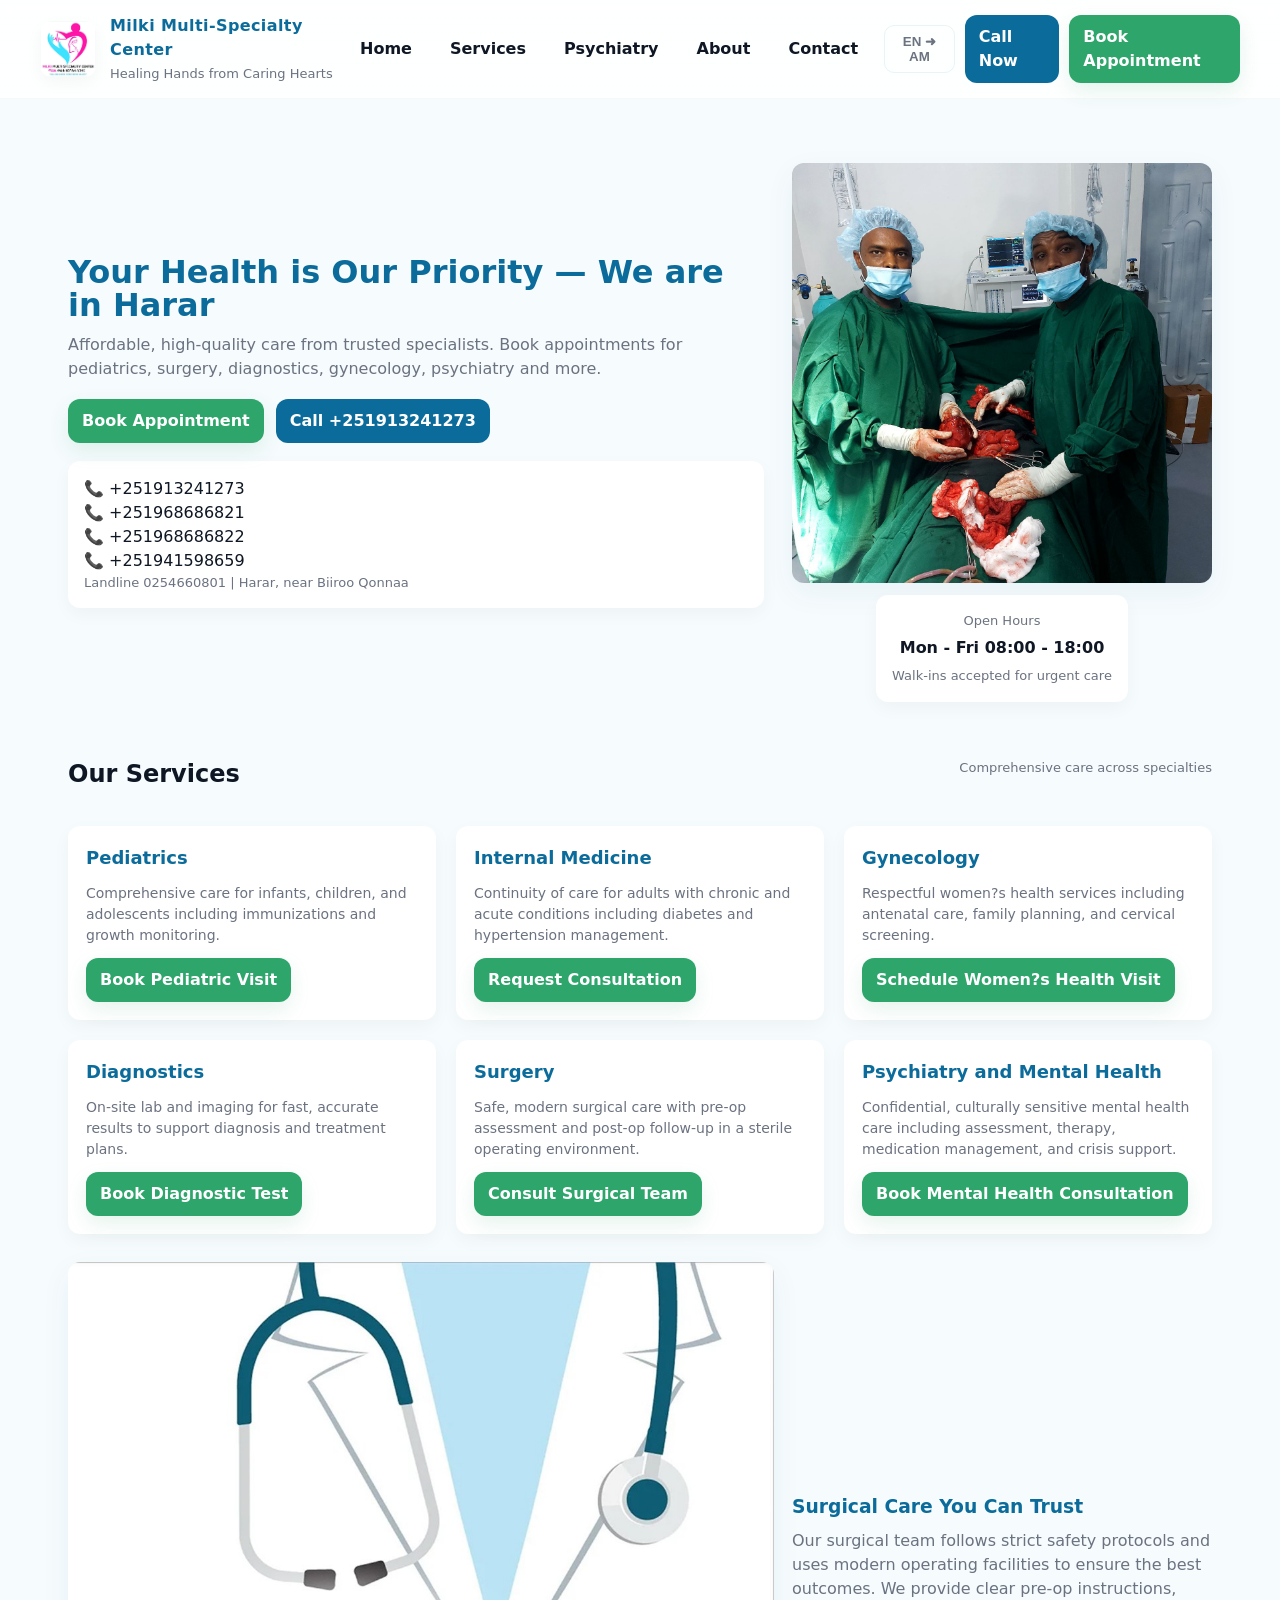
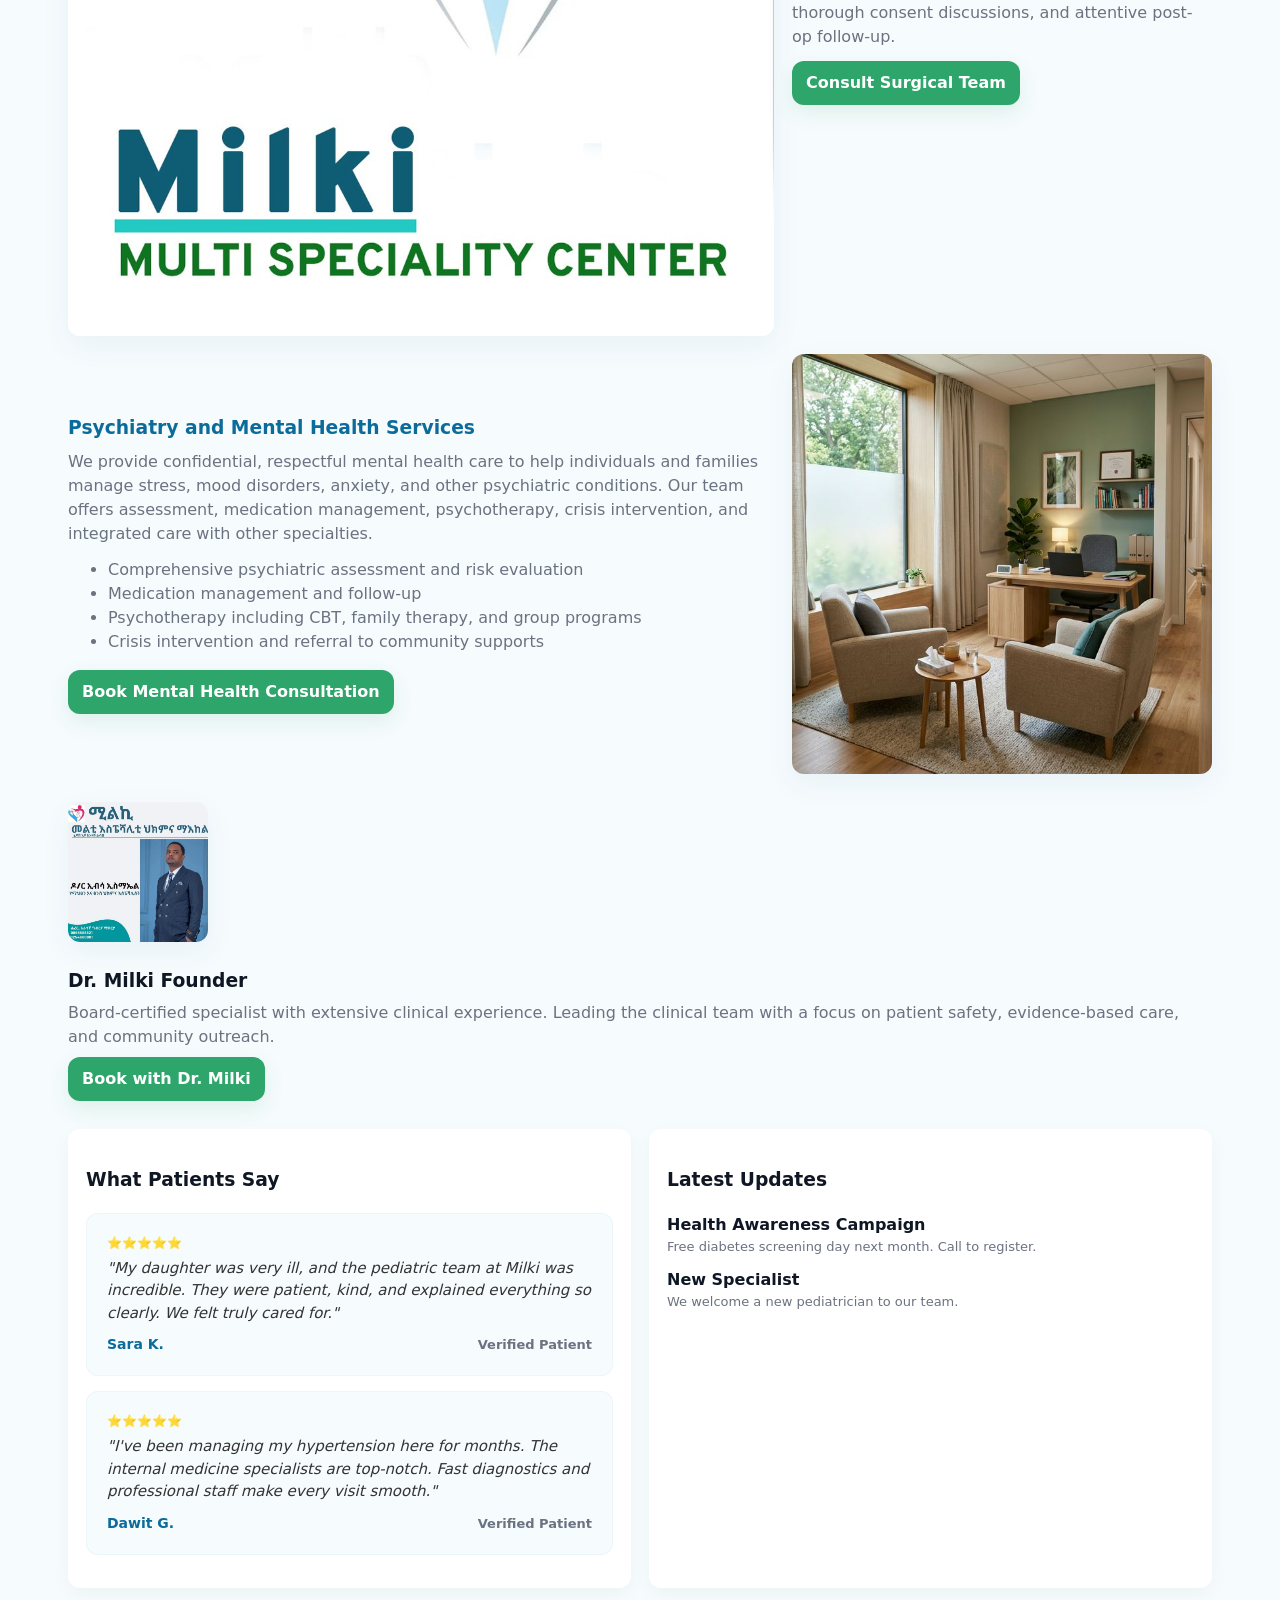
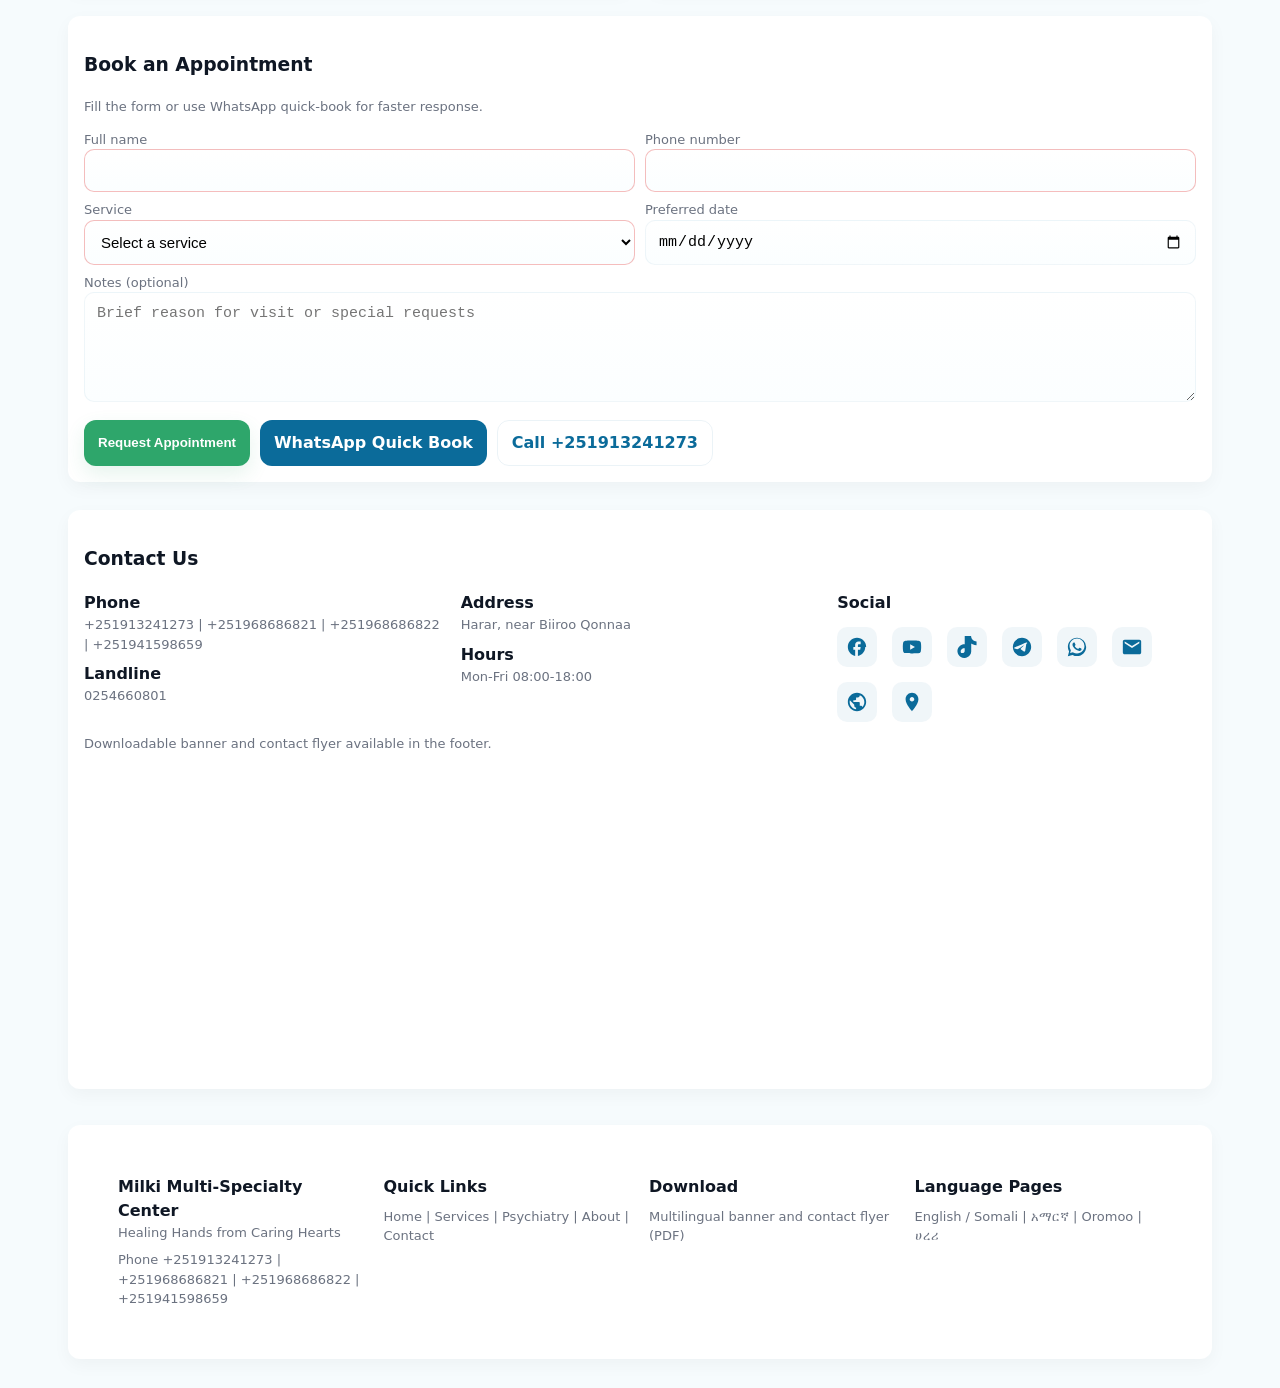
==== commit 1151cdda: "Add files via upload modified" ====
--- a/index.html
+++ b/index.html
@@ -65,7 +65,7 @@
   <main id="home" class="container">
     <section class="hero" aria-labelledby="hero-heading">
       <div class="hero-left">
-        <h2 id="hero-heading" data-key="hero-headline">Your Health, Our Priority in Harar</h2>
+        <h2 id="hero-heading" data-key="hero-headline">Your Health is Our Priority — We are in Harar</h2>
         <p id="hero-sub" data-key="hero-sub">Affordable, high-quality care from trusted specialists. Book appointments
           for pediatrics, surgery, diagnostics, gynecology, psychiatry and more.</p>
 
@@ -368,6 +368,28 @@
                     d="M12.031 2c-5.506 0-9.989 4.478-9.99 9.984a9.96 9.96 0 001.333 4.993L2 22l5.135-1.347a9.946 9.946 0 004.887 1.277h.005c5.505 0 9.989-4.478 9.99-9.984a9.945 9.945 0 00-2.928-7.062 9.932 9.932 0 00-7.058-2.922zM12.03 19.126h-.004a8.139 8.139 0 01-4.148-1.133l-.297-.176-3.086.81.823-3.007-.192-.306a8.142 8.142 0 01-1.247-4.329c0-4.484 3.65-8.128 8.135-8.128a8.107 8.107 0 015.753 2.382 8.114 8.114 0 012.38 5.754c-.001 4.485-3.651 8.126-8.137 8.126zM16.5 13.661c-.244-.122-1.446-.714-1.67-.795-.224-.082-.387-.122-.55.122-.163.245-.632.795-.774.958-.142.163-.285.184-.529.061-.244-.122-1.03-.38-1.961-1.211-.723-.645-1.213-1.442-1.355-1.687-.142-.245-.015-.377.108-.498.11-.11.244-.285.366-.428.122-.143.163-.245.244-.408.082-.163.041-.306-.021-.428-.061-.122-.55-1.326-.754-1.815-.198-.48-.4-.415-.55-.422-.143-.007-.306-.008-.469-.008a.903.903 0 00-.652.306c-.224.245-.856.837-.856 2.04 0 1.203.876 2.366.998 2.53.122.163 1.724 2.633 4.175 3.688.583.25 1.038.4 1.393.513.585.186 1.118.159 1.539.098.469-.069 1.446-.591 1.649-1.163.204-.571.204-1.061.142-1.163-.062-.102-.224-.163-.468-.285z" />
                 </svg>
               </a>
+              <a class="social-icon" href="mailto:milkispeciality@gmail.com" aria-label="Email" target="_blank"
+                rel="noopener">
+                <svg viewBox="0 0 24 24">
+                  <path
+                    d="M20 4H4c-1.1 0-1.99.9-1.99 2L2 18c0 1.1.9 2 2 2h16c1.1 0 2-.9 2-2V6c0-1.1-.9-2-2-2zm0 4l-8 5-8-5V6l8 5 8-5v2z" />
+                </svg>
+              </a>
+              <a class="social-icon" href="https://milkispecialitycenter.netlify.app/#book" aria-label="Website"
+                target="_blank" rel="noopener">
+                <svg viewBox="0 0 24 24">
+                  <path
+                    d="M12 2C6.48 2 2 6.48 2 12s4.48 10 10 10 10-4.48 10-10S17.52 2 12 2zm-1 17.93c-3.95-.49-7-3.85-7-7.93 0-.62.08-1.21.21-1.79L9 15v1c0 1.1.9 2 2 2v1.93zm6.9-2.54c-.26-.81-1-1.39-1.9-1.39h-1v-3c0-.55-.45-1-1-1H8v-2h2c.55 0 1-.45 1-1V7h2c1.1 0 2-.9 2-2v-.41c2.93 1.19 5 4.06 5 7.41 0 2.08-.8 3.97-2.1 5.39z" />
+                </svg>
+              </a>
+              <a class="social-icon"
+                href="https://sites.google.com/milkimulti-specialtycenter.org/milkimulti-specialtycenter?usp=sharing"
+                aria-label="Map" target="_blank" rel="noopener">
+                <svg viewBox="0 0 24 24">
+                  <path
+                    d="M12 2C8.13 2 5 5.13 5 9c0 5.25 7 13 7 13s7-7.75 7-13c0-3.87-3.13-7-7-7zm0 9.5c-1.38 0-2.5-1.12-2.5-2.5s1.12-2.5 2.5-2.5 2.5 1.12 2.5 2.5-1.12 2.5-2.5 2.5z" />
+                </svg>
+              </a>
             </div>
           </div>
         </div>
@@ -408,6 +430,16 @@
           <strong data-key="footer-download">Download</strong>
           <div class="small muted" style="margin-top:8px">Multilingual banner and contact flyer (PDF)</div>
         </div>
+
+        <div>
+          <strong>Language Pages</strong>
+          <div class="small muted" style="margin-top:8px">
+            <a href="index.html" style="color:inherit;text-decoration:none">English / Somali</a> |
+            <a href="index-am.html" style="color:inherit;text-decoration:none">አማርኛ</a> |
+            <a href="index-om.html" style="color:inherit;text-decoration:none">Oromoo</a> |
+            <a href="index-ha.html" style="color:inherit;text-decoration:none">ሀረሪ</a>
+          </div>
+        </div>
       </div>
     </footer>
   </main>
@@ -418,7 +450,7 @@
     const LANG = {
       en: {
         "nav-home": "Home", "nav-services": "Services", "nav-psychiatry": "Psychiatry", "nav-about": "About", "nav-contact": "Contact",
-        "hero-headline": "Your Health, Our Priority in Harar", "hero-sub": "Affordable, high-quality care from trusted specialists. Book appointments for pediatrics, surgery, diagnostics, gynecology, psychiatry and more.",
+        "hero-headline": "Your Health is Our Priority — We are in Harar", "hero-sub": "Affordable, high-quality care from trusted specialists. Book appointments for pediatrics, surgery, diagnostics, gynecology, psychiatry and more.",
         "cta-book": "Book Appointment", "cta-call": "Call +251913241273",
         "open-hours-label": "Open Hours", "walkins": "Walk-ins accepted for urgent care",
         "services-title": "Our Services", "services-sub": "Comprehensive care across specialties",
@@ -441,7 +473,7 @@
       },
       am: {
         "nav-home": "መነሻ", "nav-services": "አገልግሎቶች", "nav-psychiatry": "የአእምሮ ጤና", "nav-about": "ስለ እኛ", "nav-contact": "አድራሻ",
-        "hero-headline": "የእርስዎ ጤና፣ የእኛ ቅድሚያ ጉዳይ በሐረር", "hero-sub": "ከታመኑ ስፔሻሊስቶች ተደራሽ እና ከፍተኛ ጥራት ያለው እንክብካቤ። ለህጻናት፣ ለቀዶ ጥገና፣ ለምርመራዎች፣ ለማህፀን እና ለአእምሮ ህክምና ቀጠሮ ይያዙ።",
+        "hero-headline": "ጤናዎ ቅድሚያችን ነው — ሐረር ውስጥ እንገኛለን", "hero-sub": "ከታመኑ ስፔሻሊስቶች ተደራሽ እና ከፍተኛ ጥራት ያለው እንክብካቤ። ለህጻናት፣ ለቀዶ ጥገና፣ ለምርመራዎች፣ ለማህፀን እና ለአእምሮ ህክምና ቀጠሮ ይያዙ።",
         "cta-book": "ቀጠሮ ይያዙ", "cta-call": "ይደውሉ +251913241273",
         "open-hours-label": "የስራ ሰዓታት", "walkins": "አስቸኳይ ታካሚዎችን ያለቀጠሮ እንቀበላለን",
         "services-title": "አገልግሎቶቻችን", "services-sub": "ሁለንተናዊ ህክምና በተለያዩ የህክምና ዘርፎች",
@@ -464,10 +496,10 @@
       },
       om: {
         "nav-home": "Mana", "nav-services": "Tajaajiloota", "nav-psychiatry": "Saayikiyatrii", "nav-about": "Waa'ee", "nav-contact": "Quunnamtii",
-        "hero-headline": "Fayyaa Keessan, Itti Fayyadamni Keenya Harar", "hero-sub": "Tajaajila fayyaa qulqullina ol'aanaa, gatii salphaan. Teessoo qabachuu fi tajaajiloota pediyaatiriksii, opeeraashinii, qorannoo, gineekooloojii fi saayikiyatrii argadhu.",
+        "hero-headline": "Fayyaan Keessan Dursa Keenya — Harar Jirra", "hero-sub": "tajaajiloota Yaala Da'immanii, Baqaqsani Yaluu gurgudda fi xixiqqaa, qorannoo dhiiga guutuu , Gadameessaa fi  Hordoffi Ulfa  Dessisuu fi Tajajila Yaala  dhibe sammuu  akkasumas Tajaajila ciibsanii yaaluu  Qoricha gahaa waliin ni argattu",
         "cta-book": "Teessoo Qabachuu", "cta-call": "Amma Bilbilaa +251913241273",
         "open-hours-label": "Sa'aatii Banamaa", "walkins": "Namoonni ariifachiisaa dhufan ni simatamu",
-        "services-title": "Tajaajiloota Keenya", "services-sub": "Tajaajila guutuu dameewwan adda addaa keessatti",
+        "services-title": "Tajaajiloota Keenya", "services-sub": "tajaajiloota Yaala Da'immanii, Baqaqsani Yaluu gurgudda fi xixiqqaa, qorannoo dhiiga guutuu , Gadameessaa fi  Hordoffi Ulfa  Dessisuu fi Tajajila Yaala  dhibe sammuu  akkasumas Tajaajila ciibsanii yaaluu  Qoricha gahaa waliin ni argattu",
         "svc-pediatrics-title": "Pediatrics", "svc-pediatrics-desc": "Tajaajila guutuu daa'immanii fi dargaggootaaf, talaallii fi hordoffii guddina dabalata.", "svc-pediatrics-cta": "Teessoo Daa'imaa Qabachuu",
         "svc-internal-title": "Internal Medicine", "svc-internal-desc": "Tajaajila itti fufiinsa qabu dhukkuboota dheeraa fi ariifachiisaa irratti.", "svc-internal-cta": "Gaaffii Manni Yaalaa",
         "svc-gyn-title": "Gynecology", "svc-gyn-desc": "Tajaajila kabajaa qabu dubartootaa; kunuunsa ulfaa fi karoora maatii dabalata.", "svc-gyn-cta": "Teessoo Fayyaa Dubartootaa",
@@ -478,7 +510,7 @@
         "psy-title": "Tajaajiloota Saayikiyatrii fi Fayyaa Sammuu", "psy-desc": "Tajaajila iccitii fi kabajaa qabu kennina; qorannoo, to'annoo qorichaa, yaala, deeggarsa ariifachiisaa fi walitti dhufeenya tajaajiloota biroo waliin.", "psy-list-1": "Qorannoo guutuu fi madaallii balaa", "psy-list-2": "To'annoo qorichaa fi hordoffii", "psy-list-3": "Yaala sammuu (CBT), yaala maatii fi garee", "psy-list-4": "Deeggarsa ariifachiisaa fi gara deeggarsa hawaasaa geessu", "psy-cta": "Teessoo Fayyaa Sammuu Qabachuu",
         "meet-title": "Dr. Milki Founder", "meet-desc": "Ogummaa fi muuxannoo cimaa qabu; garee fayyaa hooggana.", "meet-cta": "Dr. Milki waliin Teessoo Qabachuu",
         "test-title": "Maaltu Namoota Gammachiise",
-        "test-1": "\"Intalli koo baay'ee dhukkubsattee turte, gareen pediyaatiriksii Milki keessatti argamu baay'ee nama gammachiisa. Obsa qabu, gaarii dha, hunda isaa ifatti nuuf ibsaniiru.\"",
+        "test-1": "\"Intalli koo baay'ee dhukkubsattee turte, gareen Yaala Daa'immanii Milki keessatti argamu baay'ee nama gammachiisa. Obsa qabu, gaarii dha, hunda isaa ifatti nuuf ibsaniiru.\"",
         "test-2": "\"Dhibee dhiibbaa dhiigaa koo ji'ootaaf asitti hordofaa jiru. Ispeeshaalistoonni keessoo sadarkaa olaanaa qabu. Qorannoo ariifachiisaa fi hojjettoonni ogummaa qaban daawwannaa hunda salphaa taasisu.\"",
         "updates-title": "Odeeffannoo Haaraa", "update-1-title": "Kampanii Beeksisa Fayyaa", "update-1-desc": "Guyyaa qorannoo sukkaaraa bilisaa ji'a dhufu. Galmaa'aa.", "update-2-title": "Ogummaa Haaraa", "update-2-desc": "Pediyaatiristii haaraa garee keenya keessatti simanna.",
         "book-title": "Teessoo Qabachuu", "book-sub": "Furmaata guutuu guutuu ykn WhatsApp fayyadamuun teessoo ariifachiisaa argadhu.", "label-name": "Maqaa guutuu", "label-phone": "Lakkoofsa bilbilaa", "label-service": "Tajaajila", "label-date": "Guyyaa filatame", "label-notes": "Yaadannoo (filatama)", "btn-request": "Gaaffii Teessoo", "btn-whatsapp": "WhatsApp Teessoo", "btn-call": "Amma Bilbilaa +251913241273",
@@ -487,7 +519,7 @@
       },
       so: {
         "nav-home": "Guriga", "nav-services": "Adeegyada", "nav-psychiatry": "Dhimirka", "nav-about": "Nagu saabsan", "nav-contact": "Xiriirka",
-        "hero-headline": "Caafimaadkaaga, Mudnaantayada Harar", "hero-sub": "Daryeel la awoodi karo, tayo sare leh oo ay bixiyaan khubaro la aamini karo. Ballamaha u qabso carruurta, qalliinka, baaritaanka, cudurrada haweenka, dhimirka iyo in ka badan.",
+        "hero-headline": "Caafimaadkaaga Waa Mudnaantayada — Waxaan Joognaa Harar", "hero-sub": "Daryeel la awoodi karo, tayo sare leh oo ay bixiyaan khubaro la aamini karo. Ballamaha u qabso carruurta, qalliinka, baaritaanka, cudurrada haweenka, dhimirka iyo in ka badan.",
         "cta-book": "Ballan Qabso", "cta-call": "Wac +251913241273",
         "open-hours-label": "Saacadaha Furan", "walkins": "Dadka degdega ah waa la ogolyahay",
         "services-title": "Adeegyadeena", "services-sub": "Daryeel dhameystiran ee takhasusyada",
@@ -505,6 +537,27 @@
         "book-title": "Ballan Qabso", "book-sub": "Buuxi foomka ama isticmaal WhatsApp ballan degdeg ah.", "label-name": "Magaca oo buuxa", "label-phone": "Telefoonka", "label-service": "Adeeg", "label-date": "Taariikhda la doorbido", "label-notes": "Xusuusin (ikhtiyaari)", "btn-request": "Codso Ballan", "btn-whatsapp": "WhatsApp Ballan", "btn-call": "Wac +251913241273",
         "contact-title": "Nala Soo Xiriir", "contact-phone": "Telefoonka", "contact-landline": "Khadka Dhulka", "contact-address": "Cinwaanka", "contact-hours": "Saacadaha", "contact-social": "Baraha Bulshada", "contact-download": "Boodhadh iyo faylal hoosta kala deg",
         "footer-links": "Kuwa Dag Dag ah", "footer-download": "Kala Deg"
+      },
+      ha: {
+        "nav-home": "ጌይ", "nav-services": "ኺድማታች", "nav-psychiatry": "ሩሒ አፌት", "nav-about": "ዚናት", "nav-contact": "ቁናምቲ",
+        "hero-headline": "አፌትካ ተቅዲም-ዚንያ-ኢንታ — ጌይ-ቤ ኀለነ", "hero-sub": "አፌት-ኩ ኺድማታች ቁልቁሊና-ቤ፣ ሩኽሳ-ቤ። ኡሹል፣ አማሊያ፣ ቁርአኖ፣ ኢንዲያች አፌት፣ ሩሒ አፌት መውኢድ ቂባትቹ።",
+        "cta-book": "መውኢድ ቀባቹ", "cta-call": "ይደውሉ +251913241273",
+        "open-hours-label": "ሳአ በናማ", "walkins": "አስቸኳይ ታካሚዎችን ያለቀጠሮ እንቀበላለን",
+        "services-title": "ኺድማታች-ዚንያ", "services-sub": "ኩሉ አማን-ቤ አፌት ሆርዶፊ",
+        "svc-pediatrics-title": "ኡሹል አፌት", "svc-pediatrics-desc": "ኡሹላች ኩሉ አፌት ሆርዶፊ፣ ታላሊ-ማ ጉዲና ሆርዶፊ ደባላተ።", "svc-pediatrics-cta": "ኡሹል መውኢድ",
+        "svc-internal-title": "ኢ-ቤ-ቤ አፌት", "svc-internal-desc": "ጌስያች-ሌ ኩሉ አፌት ሆርዶፊ፣ ሱካር-ማ ዲግ ጋሽ ሆርዶፊ ደባላተ።", "svc-internal-cta": "ኺድማታች ጋፋዱ",
+        "svc-gyn-title": "ኢንዲያች አፌት", "svc-gyn-desc": "ኢንዲያች-ሌ አፌት ሆርዶፊ፣ ኡልፋ ሆርዶፊ-ማ ማቲ ሆርዶፊ ደባላተ።", "svc-gyn-cta": "ኢንዲያች መውኢድ",
+        "svc-diag-title": "ቁርአኖ", "svc-diag-desc": "ላብ-ማ ኢሜጅ-ቤ አሪፋቺሳ-ማ ሲሪ ቡአ አርጋቹ-ሌ።", "svc-diag-cta": "ቁርአኖ መውኢድ",
+        "svc-surg-title": "አማሊያ", "svc-surg-desc": "ነጌኛ-ማ አማያ አማሊያ ሆርዶፊ።", "svc-surg-cta": "አማሊያ ጋፋዱ",
+        "svc-psych-title": "ሩሒ አፌት", "svc-psych-desc": "ኢሲቲ-ማ ኣዳ ሆርዶፊ-ቤ ሩሒ አፌት ሆርዶፊ፤ ቁርአኖ፣ ያላ፣ ቆሪቻ-ማ ዴጋርሳ ደባላተ።", "svc-psych-cta": "ሩሒ አፌት መውኢድ",
+        "surgery-title": "አማሊያ አማናማ", "surgery-desc": "ጋሬ ኬኛ ሴሮታ ነጌኛ ጪማ ሆርዶፋ፤ መሻሌ አማሊያ አማያ ፋያዳማ።", "surgery-cta": "አማሊያ ጋፋዱ",
+        "psy-title": "ኺድማታች ሩሒ አፌት", "psy-desc": "ኢሲቲ-ማ ካባጃ ሆርዶፊ-ቤ ኺድማታች ኬኒና፤ ቁርአኖ፣ ቆሪቻ ሆርዶፊ፣ ያላ፣ ዴጋርሳ አሪፋቺሳ።", "psy-list-1": "ቁርአኖ ጉቱ-ማ መዳሊ", "psy-list-2": "ቆሪቻ ሆርዶፊ-ማ ሆርዶፊ", "psy-list-3": "ያላ ሳሙ (CBT)፣ ያላ ማቲ-ማ ጋሬ", "psy-list-4": "ዴጋርሳ አሪፋቺሳ-ማ ዴጋርሳ ሀዋሳ", "psy-cta": "ሩሒ አፌት መውኢድ",
+        "meet-title": "ዶ/ር ሚልኪ", "meet-desc": "ኦጉማ-ማ ሙክያኖ ጪማ ቀቡ፤ ጋሬ አፌት ሆጋኑ።", "meet-cta": "ዶ/ር ሚልኪ ወሊን መውኢድ",
+        "test-title": "ቡካናች ዛይሉ-ዞ", "test-1": "\"ኢንታላ-ዚንያ ባይኤ ዱኩብሳቴ ቱርቴ፣ ጋሬ ኡሹል ሚልኪ-ቤ አርጋሙ ባይኤ ናማ ጋማቺሳ። ኦብሳ ቀቡ፣ ጋሪ ዳ።\"", "test-2": "\"ዲግ ጋሽ ኮ ጂኦታፍ አሲቲ ሆርዶፋ ጂሩ። ኢስፔሻሊስቶኒ ኢ-ቤ-ቤ ሰዳርካ ኦላና ቀቡ።\"",
+        "updates-title": "ዚናት ሀራ", "update-1-title": "ቤክሲሳ አፌት", "update-1-desc": "ጉያ ቁርአኖ ሱካራ ቢሊሳ ጂአ ዱፉ። ጋልማአ።", "update-2-title": "ኦጉማ ሀራ", "update-2-desc": "ኡሹል አፌት ሀራ ሲማና።",
+        "book-title": "መውኢድ ቀባቹ", "book-sub": "ፎምካ ጉቱ ይክን WhatsApp-ቤ መውኢድ ቀባትቹ ዳንዴሱ።", "label-name": "ማቃ ጉቱ", "label-phone": "ላቆፍሳ ቢልቢላ", "label-service": "ኺድማታች", "label-date": "ጉያ ፊላታሜ", "label-notes": "ያዳኖ", "btn-request": "መውኢድ ጋፋዱ", "btn-whatsapp": "WhatsApp መውኢድ", "btn-call": "ይደውሉ +251913241273",
+        "contact-title": "ኑ ቁናማ", "contact-phone": "ቢልቢላ", "contact-landline": "Landline", "contact-address": "ቴሶ", "contact-hours": "ሳአ", "contact-social": "ሀዋሳ", "contact-download": "ባነር-ማ ፍላየር ፉተር-ቤ ቡፋዱ",
+        "footer-links": "ሊንኪ አሪፋቺሳ", "footer-download": "ቡፋዱ"
       }
     };
 
@@ -534,7 +587,8 @@
       if (lang === 'en') toggle.textContent = 'EN ➜ AM';
       else if (lang === 'am') toggle.textContent = 'AM ➜ OM';
       else if (lang === 'om') toggle.textContent = 'OM ➜ SO';
-      else toggle.textContent = 'SO ➜ EN';
+      else if (lang === 'so') toggle.textContent = 'SO ➜ HA';
+      else toggle.textContent = 'HA ➜ EN';
       currentLang = lang;
     }
 
@@ -546,6 +600,7 @@
         if (currentLang === 'en') next = 'am';
         else if (currentLang === 'am') next = 'om';
         else if (currentLang === 'om') next = 'so';
+        else if (currentLang === 'so') next = 'ha';
         applyLanguage(next);
       });
     });
@@ -622,6 +677,11 @@
         if (defaultText.includes('Hello')) return 'Wa salaaman tahay, ballan ayaan rabaa.';
         if (defaultText.includes('Your booking request was sent')) return 'Codsigaaga ballanta waxaa loo diray diiwaanka isbitaalka!';
         if (defaultText.includes('We opened WhatsApp')) return 'WhatsApp ayaa la furay si loo diro codsiga. Haddii aysan shaqayn wac +251968686821.';
+      } else if (currentLang === 'ha') {
+        if (defaultText.includes('Please fill')) return 'ማቃ፣ ቢልቢላ ፊ ኺድማታች ፊላዱ ጉቱ ቀብዳ።';
+        if (defaultText.includes('Hello')) return 'አካም፣ መውኢድ ቀባቹ ባርባዳ።';
+        if (defaultText.includes('Your booking request was sent')) return 'ጋፊን ኬ ጋራ ዳታቤሲ ኬኛ ኤርጋሜራ!';
+        if (defaultText.includes('We opened WhatsApp')) return 'WhatsApp ባኔ ጂራ፤ ዮ ሂን ጂሬ +251968686821 ቢልቢላ።';
       }
       return defaultText;
     }
--- a/style.css
+++ b/style.css
@@ -1,172 +1,169 @@
-/* Milki Multi-Specialty Center - Modern UI Stylesheet */
-:root{
-  --primary: #0b6b9a;
-  --accent:  #2ea66b;
-  --accent-2:#f6a24b;
-  --muted:   #6b7280;
-  --bg:      #f6fbfd;
-  --card:    #ffffff;
-  --glass:   rgba(255,255,255,0.72);
-  --radius:  14px;
-  --gap:     20px;
-  --max-w:   1200px;
-  --shadow:  0 10px 30px rgba(11,107,154,0.06);
-  --shadow-soft: 0 6px 18px rgba(12,18,30,0.04);
-  font-family: Inter, system-ui, -apple-system, "Segoe UI", Roboto, "Helvetica Neue", Arial;
-  color-scheme: light;
-}
-*{box-sizing:border-box}
-html,body{height:100%}
-body{
-  margin:0;
-  background:var(--bg);
-  color:#0f1724;
-  -webkit-font-smoothing:antialiased;
-  -moz-osx-font-smoothing:grayscale;
-  line-height:1.5;
-  font-size:16px;
-}
-.container{max-width:var(--max-w);margin:0 auto;padding:28px}
-
-/* Header */
-header{
-  position:sticky;top:0;z-index:60;
-  backdrop-filter: blur(6px);
-  background:linear-gradient(180deg, rgba(255,255,255,0.9), rgba(255,255,255,0.85));
-  border-bottom:1px solid rgba(11,107,154,0.04);
-}
-.nav{display:flex;align-items:center;justify-content:space-between;gap:16px;padding:14px 0}
-.brand{display:flex;align-items:center;gap:14px}
-.logo{
-  width:56px;height:56px;border-radius:12px;
-  background:linear-gradient(180deg,var(--primary),#2b9bd6);
-  display:flex;align-items:center;justify-content:center;color:#fff;font-weight:800;font-size:20px;
-  box-shadow:var(--shadow-soft);
-}
-.brand h1{margin:0;font-size:16px;color:var(--primary);letter-spacing:0.4px}
-.brand .tag{font-size:13px;color:var(--muted);margin-top:2px}
-
-/* Navigation */
-nav ul{display:flex;gap:18px;list-style:none;margin:0;padding:0;align-items:center}
-nav a{color:#0f1724;text-decoration:none;font-weight:600;padding:8px 10px;border-radius:8px;transition:background .18s, color .18s}
-nav a:hover{background:rgba(11,107,154,0.06);color:var(--primary)}
-.cta{display:flex;gap:10px;align-items:center}
-.lang-toggle{background:transparent;border:1px solid rgba(11,107,154,0.08);padding:8px 10px;border-radius:10px;color:var(--muted);font-weight:700;cursor:pointer}
-
-/* Buttons */
-.btn{display:inline-flex;align-items:center;gap:8px;padding:10px 14px;border-radius:12px;border:0;cursor:pointer;font-weight:700;text-decoration:none;justify-content:center}
-.btn-primary{background:var(--accent);color:#fff;box-shadow:0 8px 20px rgba(46,166,107,0.12)}
-.btn-secondary{background:var(--primary);color:#fff}
-.btn-ghost{background:transparent;border:1px solid rgba(11,107,154,0.08);color:var(--primary)}
-
-/* Hero */
-.hero{display:grid;grid-template-columns:1fr 420px;gap:28px;align-items:center;padding:36px 0}
-.hero-left h2{font-size:32px;margin:0 0 10px;color:var(--primary);line-height:1.05}
-.hero-left p{margin:0 0 18px;color:var(--muted);font-size:16px}
-.hero-ctas{display:flex;gap:12px;flex-wrap:wrap}
-.hero-card{background:var(--card);border-radius:12px;padding:16px;box-shadow:var(--shadow-soft)}
-
-/* Portrait */
-.hero-right{display:flex;flex-direction:column;gap:12px;align-items:center}
-.portrait{width:100%;border-radius:12px;overflow:hidden;background:linear-gradient(180deg,#e9f6fb,#f3fbff);box-shadow:var(--shadow)}
-.portrait img{width:100%;height:auto;display:block;object-fit:cover;transition:transform .4s}
-.portrait img:hover{transform:scale(1.02)}
-
-/* Services grid */
-.services{display:grid;grid-template-columns:repeat(3,1fr);gap:var(--gap);margin-top:28px}
-.card{background:var(--card);border-radius:12px;padding:18px;box-shadow:var(--shadow-soft);display:flex;flex-direction:column;gap:12px;min-height:150px}
-.card h3{margin:0;color:var(--primary);font-size:18px}
-.card p{margin:0;color:var(--muted);font-size:14px}
-.card .card-cta{margin-top:auto}
-
-/* Spotlight */
-.spotlight{display:grid;grid-template-columns:1fr 420px;gap:18px;margin-top:28px;align-items:center}
-.spotlight img{width:100%;border-radius:12px;display:block;object-fit:cover;box-shadow:var(--shadow)}
-.spotlight .text h3{margin:0 0 8px;color:var(--primary)}
-.spotlight .text p{margin:0;color:var(--muted)}
-
-/* Meet the specialist */
-.meet{display:flex;gap:18px;align-items:center;margin-top:28px;flex-wrap:wrap}
-.meet img{width:140px;height:140px;border-radius:12px;object-fit:cover;box-shadow:var(--shadow)}
-.meet h3{margin:0}
-.meet p{margin:6px 0 0;color:var(--muted)}
-
-/* Testimonials and updates */
-.row{display:flex;gap:18px;margin-top:28px}
-.testimonials,.updates{flex:1;background:var(--card);border-radius:12px;padding:18px;box-shadow:var(--shadow-soft)}
-blockquote{margin:12px 0;padding-left:12px;border-left:4px solid rgba(11,107,154,0.06);color:var(--muted)}
-
-/* Booking form */
-form{margin-top:12px}
-.form-grid{display:grid;grid-template-columns:1fr 1fr;gap:10px}
-label{display:block;font-size:13px;color:var(--muted)}
-input,select,textarea{width:100%;padding:12px;border-radius:10px;border:1px solid rgba(11,107,154,0.06);background:linear-gradient(180deg,#fff,#fbfeff);font-size:15px}
-input:invalid,select:invalid,textarea:invalid{border-color:rgba(220,38,38,0.3)}
-textarea{min-height:110px;resize:vertical}
-.form-actions{display:flex;gap:10px;flex-wrap:wrap;margin-top:12px}
-
-/* Contact and footer */
-footer{margin-top:36px;background:var(--card);padding:22px;border-radius:12px;box-shadow:var(--shadow-soft)}
-.footer-grid{display:flex;gap:18px;flex-wrap:wrap;align-items:flex-start}
-.footer-grid div{flex:1;min-width:220px}
-<<<<<<< HEAD
-.socials{display:flex;gap:15px;margin-top:12px;align-items:center}
-.social-icon{
-  width:32px;height:32px;display:flex;align-items:center;justify-content:center;
-  border-radius:50%;background:rgba(11,107,154,0.06);color:var(--primary);
-  transition:all .3s ease;text-decoration:none;
-}
-.social-icon:hover{
-  background:var(--primary);color:#fff;transform:translateY(-3px);box-shadow:0 5px 15px rgba(11,107,154,0.2);
-}
-.social-icon svg{width:18px;height:18px;fill:currentColor}
-
-/* Testimonials */
-.testimonial-card{
-  background:var(--bg);padding:20px;border-radius:12px;margin-bottom:15px;
-  border:1px solid rgba(11,107,154,0.04);transition:all .3s ease;
-}
-.testimonial-card:hover{transform:translateY(-2px);box-shadow:var(--shadow-soft)}
-.testimonial-text{font-style:italic;color:#333;margin-bottom:10px;font-size:15px}
-.testimonial-author{font-weight:700;color:var(--primary);font-size:14px;display:flex;align-items:center;justify-content:space-between}
-.stars{color:var(--accent-2);font-size:12px;margin-bottom:5px}
-=======
-.socials{display:flex;gap:10px;margin-top:8px}
->>>>>>> cc6696c77bf6ffe52b64520959d8ab541cff50b3
-
-/* Small utilities */
-.small{font-size:13px;color:var(--muted)}
-.center{text-align:center}
-.muted{color:var(--muted)}
-
-/* Responsive */
-@media (max-width:1100px){
-  .hero{grid-template-columns:1fr 360px}
-  .spotlight{grid-template-columns:1fr 360px}
-}
-@media (max-width:900px){
-  nav ul{display:none}
-  .hero{grid-template-columns:1fr;gap:18px;padding:20px 0}
-  .spotlight{grid-template-columns:1fr}
-  .services{grid-template-columns:repeat(2,1fr)}
-  .row{flex-direction:column}
-}
-@media (max-width:640px){
-  .portrait{height:260px}
-  .services{grid-template-columns:1fr}
-  .brand h1{font-size:14px}
-  .meet img{width:120px;height:120px}
-  .container{padding:18px}
-  .form-grid{grid-template-columns:1fr}
-}
-
-/* Accessibility focus states */
-a:focus,button:focus,input:focus,select:focus,textarea:focus{
-  outline:3px solid rgba(11,107,154,0.12);
-  outline-offset:3px;
-  box-shadow:0 6px 20px rgba(11,107,154,0.06);
-}
-
-/* Micro-interactions */
-.card:hover{transform:translateY(-6px);transition:transform .28s}
-.btn-primary:hover{transform:translateY(-3px);transition:transform .18s}
+/* Milki Multi-Specialty Center - Modern UI Stylesheet */
+:root{
+  --primary: #0b6b9a;
+  --accent:  #2ea66b;
+  --accent-2:#f6a24b;
+  --muted:   #6b7280;
+  --bg:      #f6fbfd;
+  --card:    #ffffff;
+  --glass:   rgba(255,255,255,0.72);
+  --radius:  14px;
+  --gap:     20px;
+  --max-w:   1200px;
+  --shadow:  0 10px 30px rgba(11,107,154,0.06);
+  --shadow-soft: 0 6px 18px rgba(12,18,30,0.04);
+  font-family: Inter, system-ui, -apple-system, "Segoe UI", Roboto, "Helvetica Neue", Arial;
+  color-scheme: light;
+}
+*{box-sizing:border-box}
+html,body{height:100%}
+body{
+  margin:0;
+  background:var(--bg);
+  color:#0f1724;
+  -webkit-font-smoothing:antialiased;
+  -moz-osx-font-smoothing:grayscale;
+  line-height:1.5;
+  font-size:16px;
+}
+.container{max-width:var(--max-w);margin:0 auto;padding:28px}
+
+/* Header */
+header{
+  position:sticky;top:0;z-index:60;
+  backdrop-filter: blur(6px);
+  background:linear-gradient(180deg, rgba(255,255,255,0.9), rgba(255,255,255,0.85));
+  border-bottom:1px solid rgba(11,107,154,0.04);
+}
+.nav{display:flex;align-items:center;justify-content:space-between;gap:16px;padding:14px 0}
+.brand{display:flex;align-items:center;gap:14px}
+.logo{
+  width:56px;height:56px;border-radius:12px;
+  background:linear-gradient(180deg,var(--primary),#2b9bd6);
+  display:flex;align-items:center;justify-content:center;color:#fff;font-weight:800;font-size:20px;
+  box-shadow:var(--shadow-soft);
+}
+.brand h1{margin:0;font-size:16px;color:var(--primary);letter-spacing:0.4px}
+.brand .tag{font-size:13px;color:var(--muted);margin-top:2px}
+
+/* Navigation */
+nav ul{display:flex;gap:18px;list-style:none;margin:0;padding:0;align-items:center}
+nav a{color:#0f1724;text-decoration:none;font-weight:600;padding:8px 10px;border-radius:8px;transition:background .18s, color .18s}
+nav a:hover{background:rgba(11,107,154,0.06);color:var(--primary)}
+.cta{display:flex;gap:10px;align-items:center}
+.lang-toggle{background:transparent;border:1px solid rgba(11,107,154,0.08);padding:8px 10px;border-radius:10px;color:var(--muted);font-weight:700;cursor:pointer}
+
+/* Buttons */
+.btn{display:inline-flex;align-items:center;gap:8px;padding:10px 14px;border-radius:12px;border:0;cursor:pointer;font-weight:700;text-decoration:none;justify-content:center}
+.btn-primary{background:var(--accent);color:#fff;box-shadow:0 8px 20px rgba(46,166,107,0.12)}
+.btn-secondary{background:var(--primary);color:#fff}
+.btn-ghost{background:transparent;border:1px solid rgba(11,107,154,0.08);color:var(--primary)}
+
+/* Hero */
+.hero{display:grid;grid-template-columns:1fr 420px;gap:28px;align-items:center;padding:36px 0}
+.hero-left h2{font-size:32px;margin:0 0 10px;color:var(--primary);line-height:1.05}
+.hero-left p{margin:0 0 18px;color:var(--muted);font-size:16px}
+.hero-ctas{display:flex;gap:12px;flex-wrap:wrap}
+.hero-card{background:var(--card);border-radius:12px;padding:16px;box-shadow:var(--shadow-soft)}
+
+/* Portrait */
+.hero-right{display:flex;flex-direction:column;gap:12px;align-items:center}
+.portrait{width:100%;border-radius:12px;overflow:hidden;background:linear-gradient(180deg,#e9f6fb,#f3fbff);box-shadow:var(--shadow)}
+.portrait img{width:100%;height:auto;display:block;object-fit:cover;transition:transform .4s}
+.portrait img:hover{transform:scale(1.02)}
+
+/* Services grid */
+.services{display:grid;grid-template-columns:repeat(3,1fr);gap:var(--gap);margin-top:28px}
+.card{background:var(--card);border-radius:12px;padding:18px;box-shadow:var(--shadow-soft);display:flex;flex-direction:column;gap:12px;min-height:150px}
+.card h3{margin:0;color:var(--primary);font-size:18px}
+.card p{margin:0;color:var(--muted);font-size:14px}
+.card .card-cta{margin-top:auto}
+
+/* Spotlight */
+.spotlight{display:grid;grid-template-columns:1fr 420px;gap:18px;margin-top:28px;align-items:center}
+.spotlight img{width:100%;border-radius:12px;display:block;object-fit:cover;box-shadow:var(--shadow)}
+.spotlight .text h3{margin:0 0 8px;color:var(--primary)}
+.spotlight .text p{margin:0;color:var(--muted)}
+
+/* Meet the specialist */
+.meet{display:flex;gap:18px;align-items:center;margin-top:28px;flex-wrap:wrap}
+.meet img{width:140px;height:140px;border-radius:12px;object-fit:cover;box-shadow:var(--shadow)}
+.meet h3{margin:0}
+.meet p{margin:6px 0 0;color:var(--muted)}
+
+/* Testimonials and updates */
+.row{display:flex;gap:18px;margin-top:28px}
+.testimonials,.updates{flex:1;background:var(--card);border-radius:12px;padding:18px;box-shadow:var(--shadow-soft)}
+blockquote{margin:12px 0;padding-left:12px;border-left:4px solid rgba(11,107,154,0.06);color:var(--muted)}
+
+/* Booking form */
+form{margin-top:12px}
+.form-grid{display:grid;grid-template-columns:1fr 1fr;gap:10px}
+label{display:block;font-size:13px;color:var(--muted)}
+input,select,textarea{width:100%;padding:12px;border-radius:10px;border:1px solid rgba(11,107,154,0.06);background:linear-gradient(180deg,#fff,#fbfeff);font-size:15px}
+input:invalid,select:invalid,textarea:invalid{border-color:rgba(220,38,38,0.3)}
+textarea{min-height:110px;resize:vertical}
+.form-actions{display:flex;gap:10px;flex-wrap:wrap;margin-top:12px}
+
+/* Contact and footer */
+footer{margin-top:36px;background:var(--card);padding:22px;border-radius:12px;box-shadow:var(--shadow-soft)}
+.footer-grid{display:flex;gap:18px;flex-wrap:wrap;align-items:flex-start}
+.footer-grid div{flex:1;min-width:220px}
+
+.socials{display:flex;gap:15px;margin-top:12px;align-items:center;flex-wrap:wrap;}
+.social-icon{
+  width:40px;height:40px;display:flex;align-items:center;justify-content:center;
+  border-radius:10px;background:rgba(11,107,154,0.06);color:var(--primary);
+  transition:all .3s ease;text-decoration:none;
+}
+.social-icon:hover{
+  background:var(--primary);color:#fff;transform:translateY(-3px);box-shadow:0 5px 15px rgba(11,107,154,0.2);
+}
+.social-icon svg{width:22px;height:22px;fill:currentColor}
+
+/* Testimonials */
+.testimonial-card{
+  background:var(--bg);padding:20px;border-radius:12px;margin-bottom:15px;
+  border:1px solid rgba(11,107,154,0.04);transition:all .3s ease;
+}
+.testimonial-card:hover{transform:translateY(-2px);box-shadow:var(--shadow-soft)}
+.testimonial-text{font-style:italic;color:#333;margin-bottom:10px;font-size:15px}
+.testimonial-author{font-weight:700;color:var(--primary);font-size:14px;display:flex;align-items:center;justify-content:space-between}
+.stars{color:var(--accent-2);font-size:12px;margin-bottom:5px}
+
+/* Small utilities */
+.small{font-size:13px;color:var(--muted)}
+.center{text-align:center}
+.muted{color:var(--muted)}
+
+/* Responsive */
+@media (max-width:1100px){
+  .hero{grid-template-columns:1fr 360px}
+  .spotlight{grid-template-columns:1fr 360px}
+}
+@media (max-width:900px){
+  nav ul{display:none}
+  .hero{grid-template-columns:1fr;gap:18px;padding:20px 0}
+  .spotlight{grid-template-columns:1fr}
+  .services{grid-template-columns:repeat(2,1fr)}
+  .row{flex-direction:column}
+}
+@media (max-width:640px){
+  .portrait{height:auto}
+  .services{grid-template-columns:1fr}
+  .brand h1{font-size:14px}
+  .meet img{width:120px;height:120px}
+  .container{padding:18px}
+  .form-grid{grid-template-columns:1fr}
+}
+
+/* Accessibility focus states */
+a:focus,button:focus,input:focus,select:focus,textarea:focus{
+  outline:3px solid rgba(11,107,154,0.12);
+  outline-offset:3px;
+  box-shadow:0 6px 20px rgba(11,107,154,0.06);
+}
+
+/* Micro-interactions */
+.card:hover{transform:translateY(-6px);transition:transform .28s}
+.btn-primary:hover{transform:translateY(-3px);transition:transform .18s}
